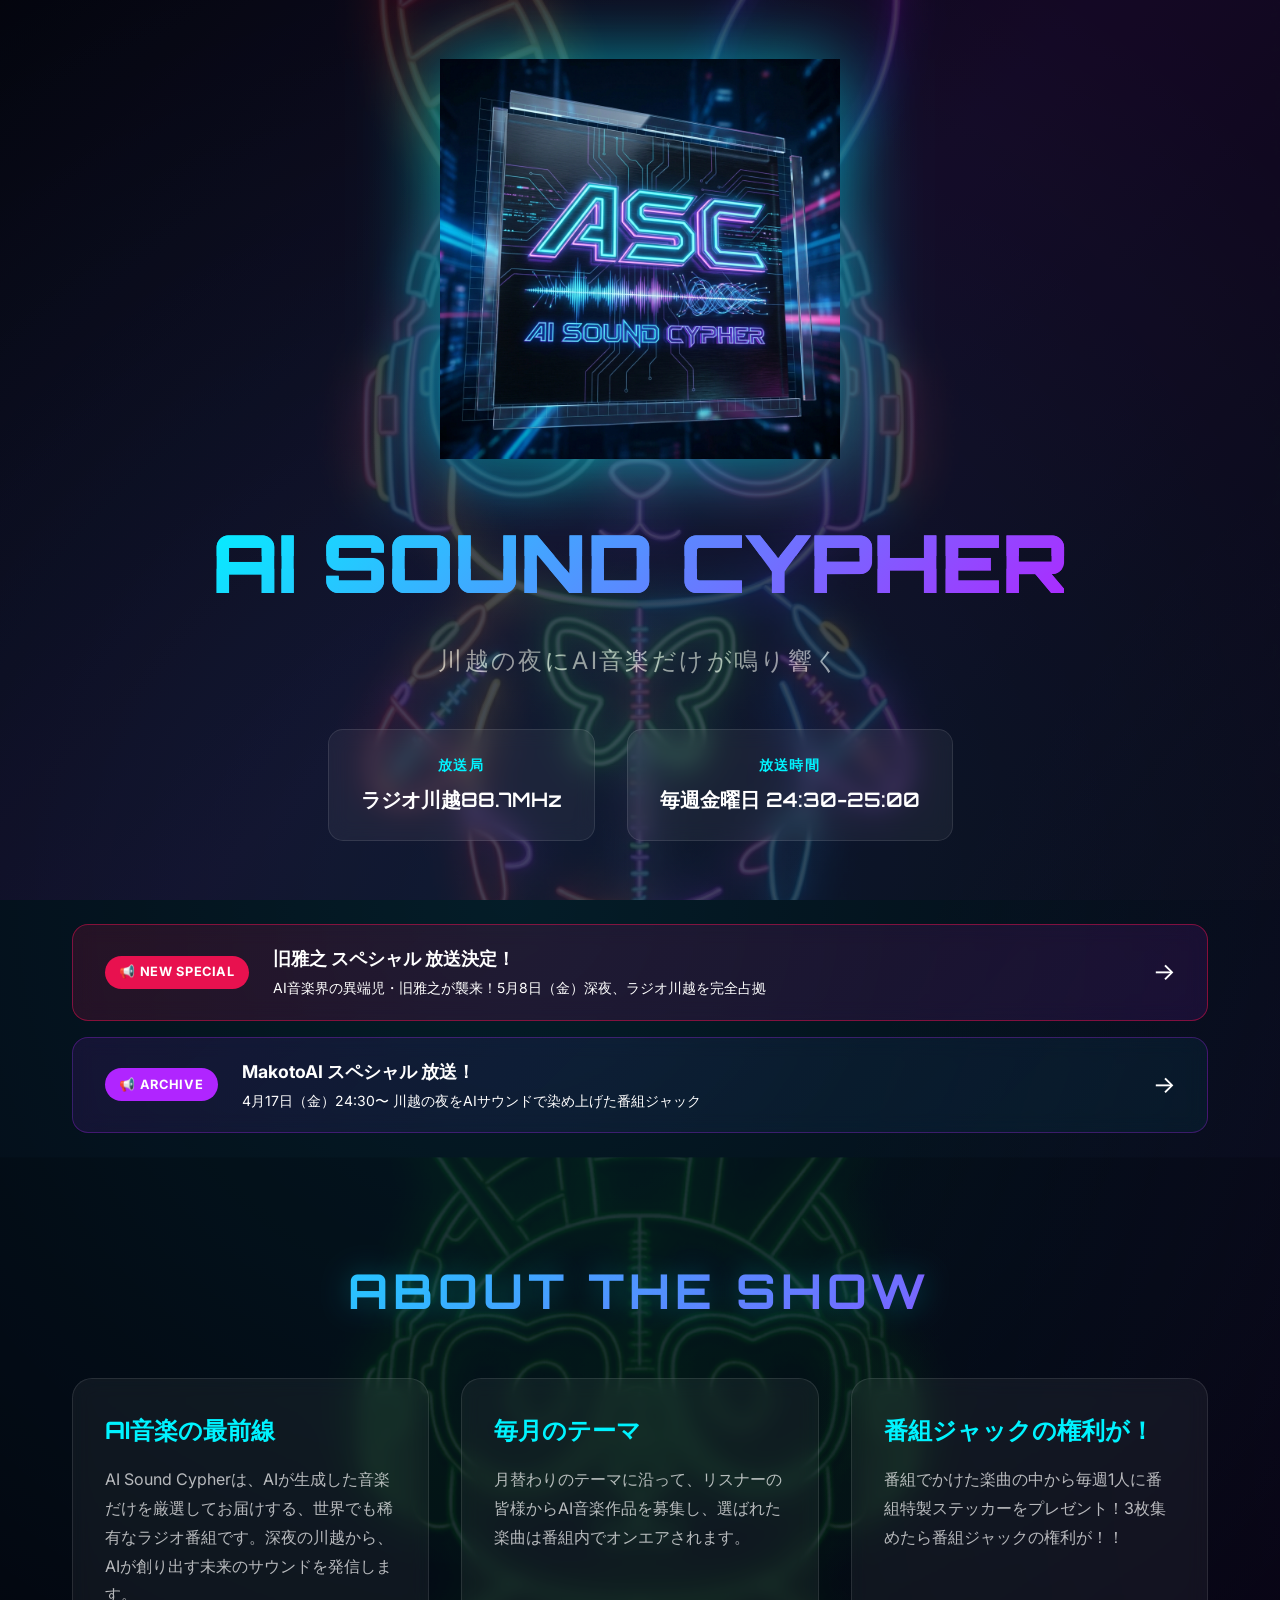
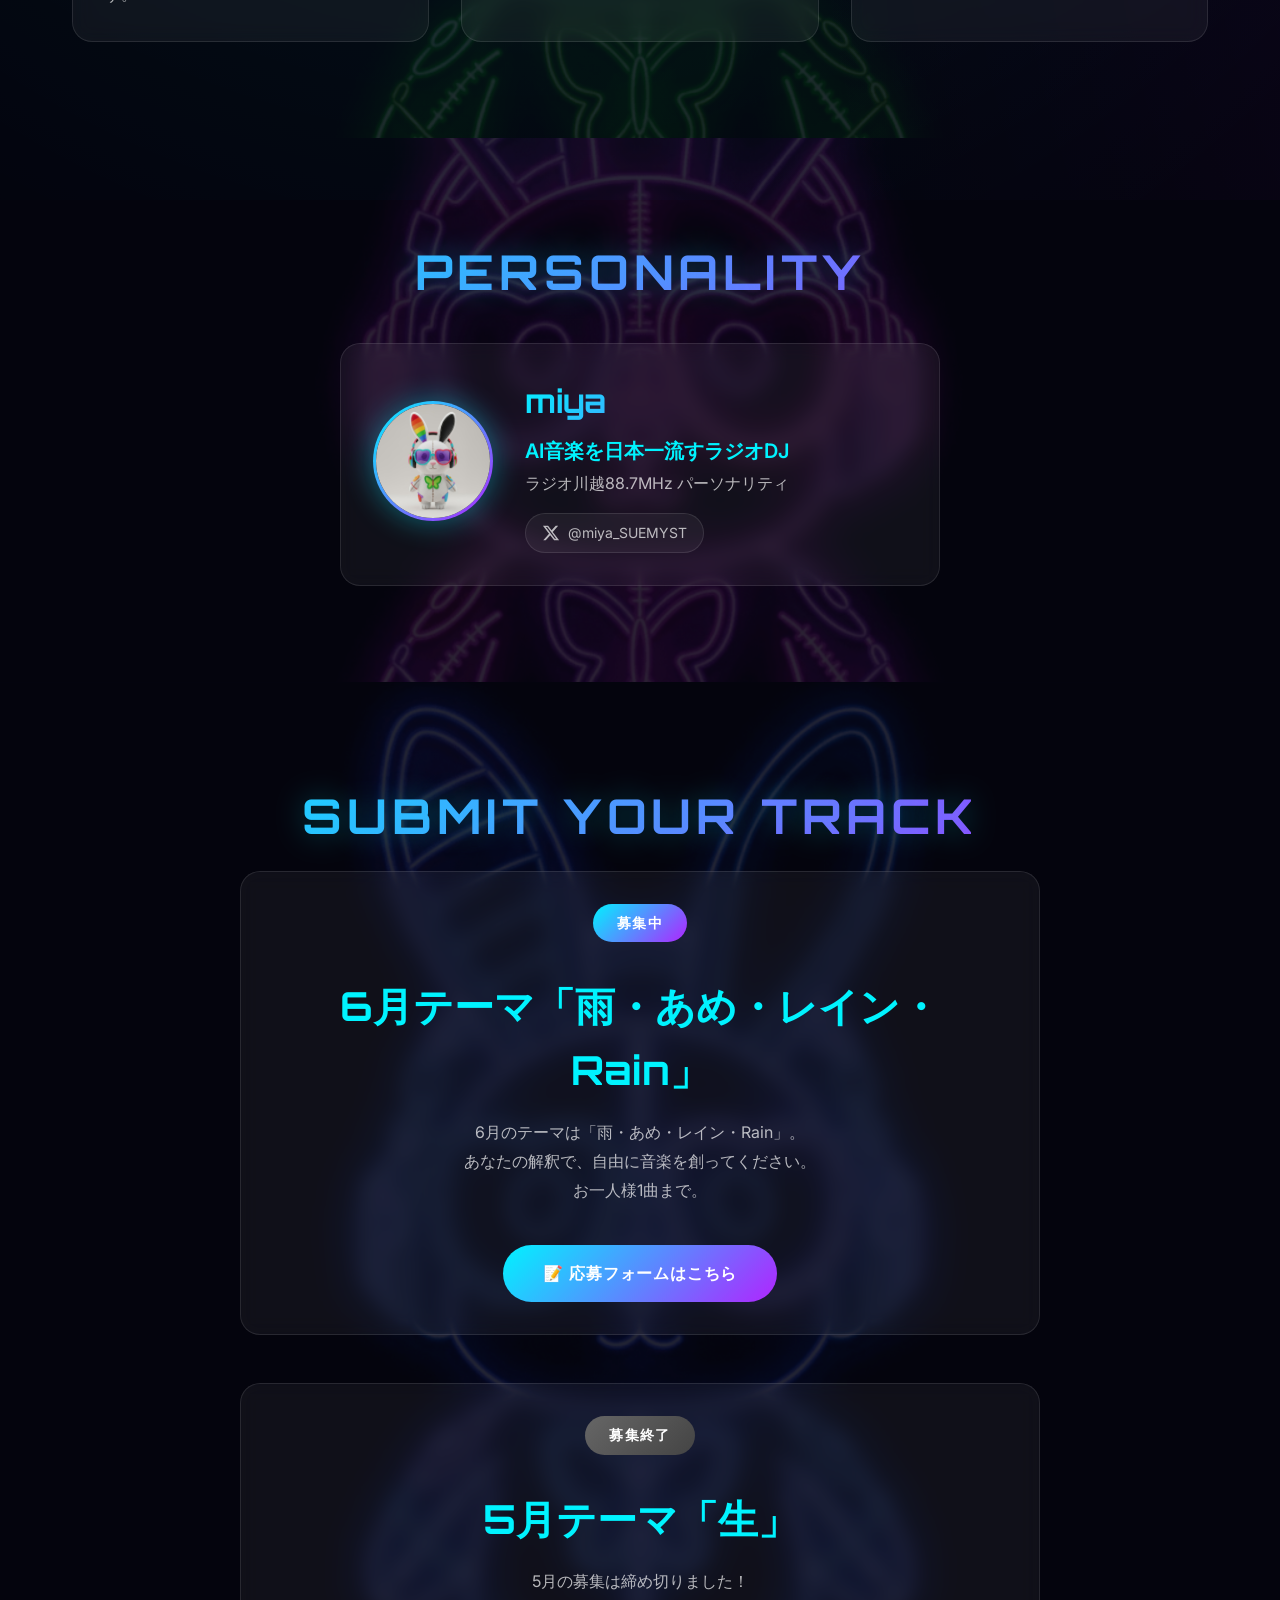
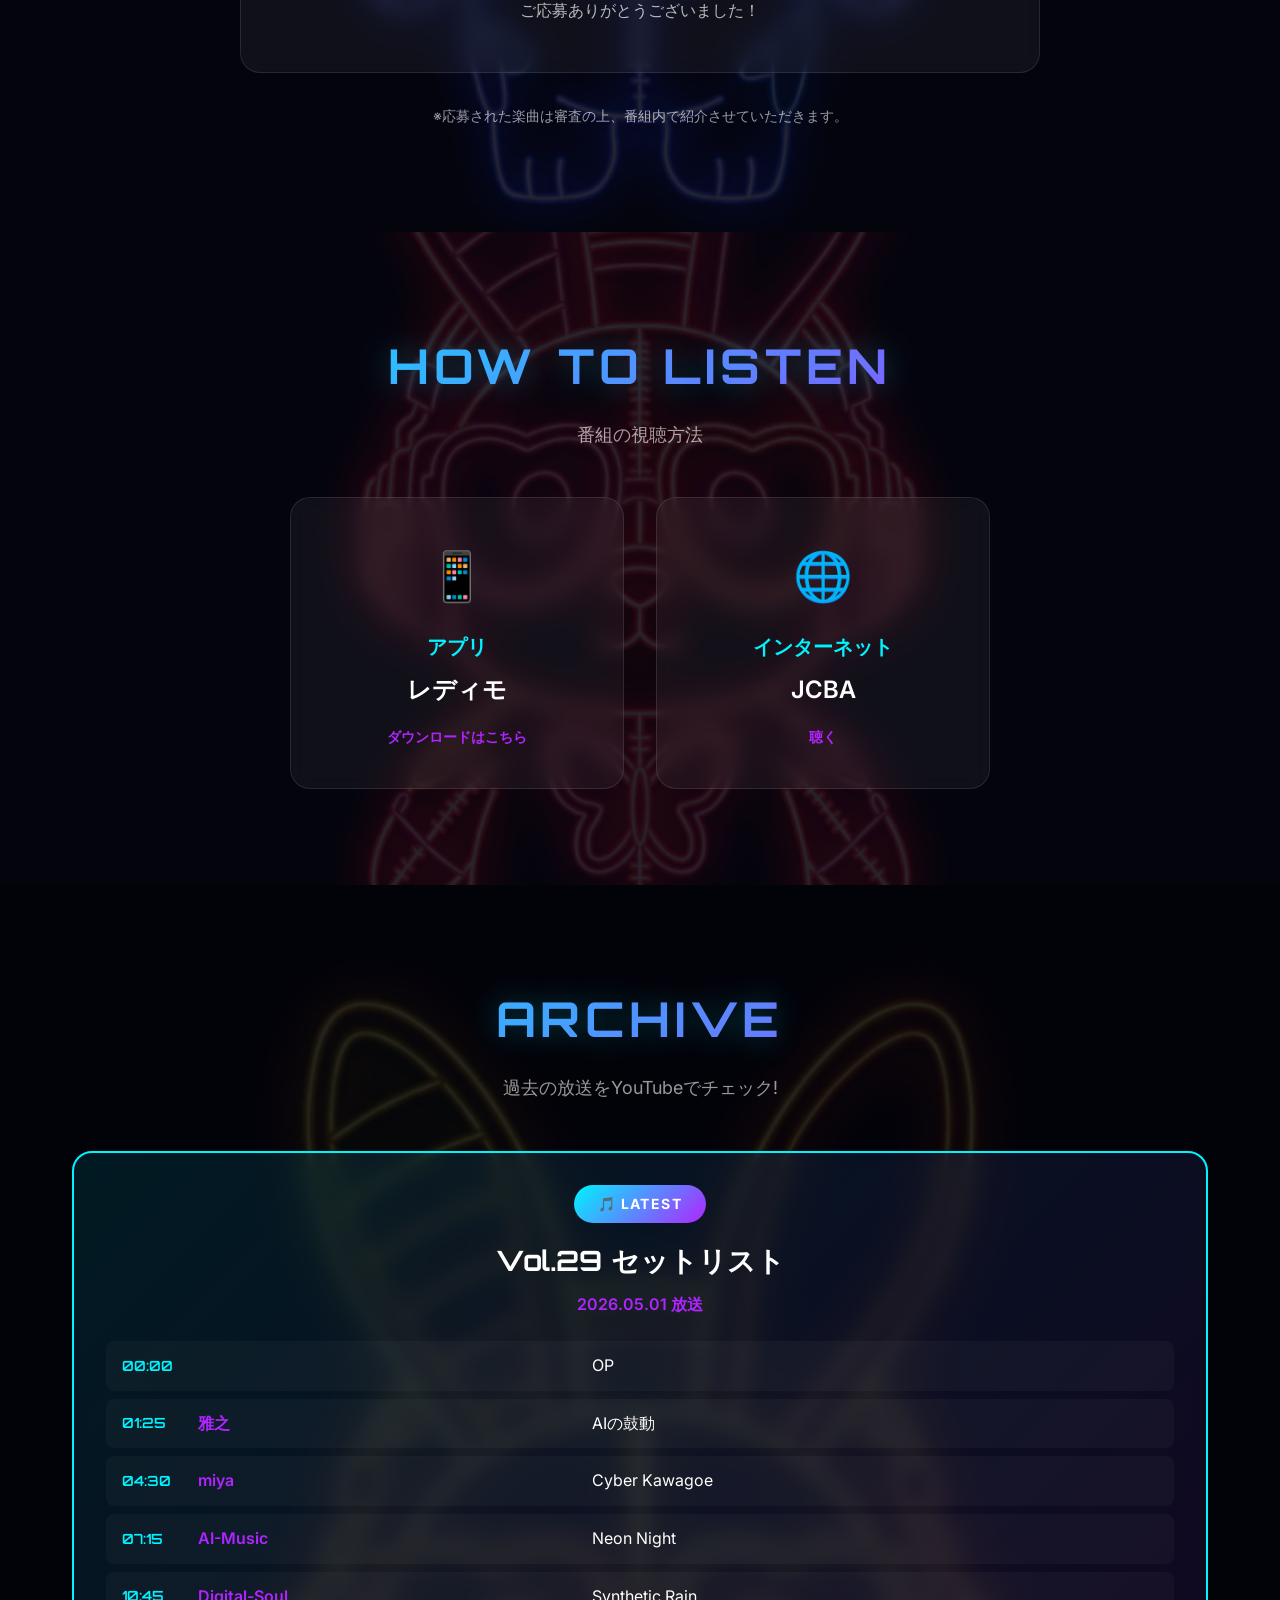
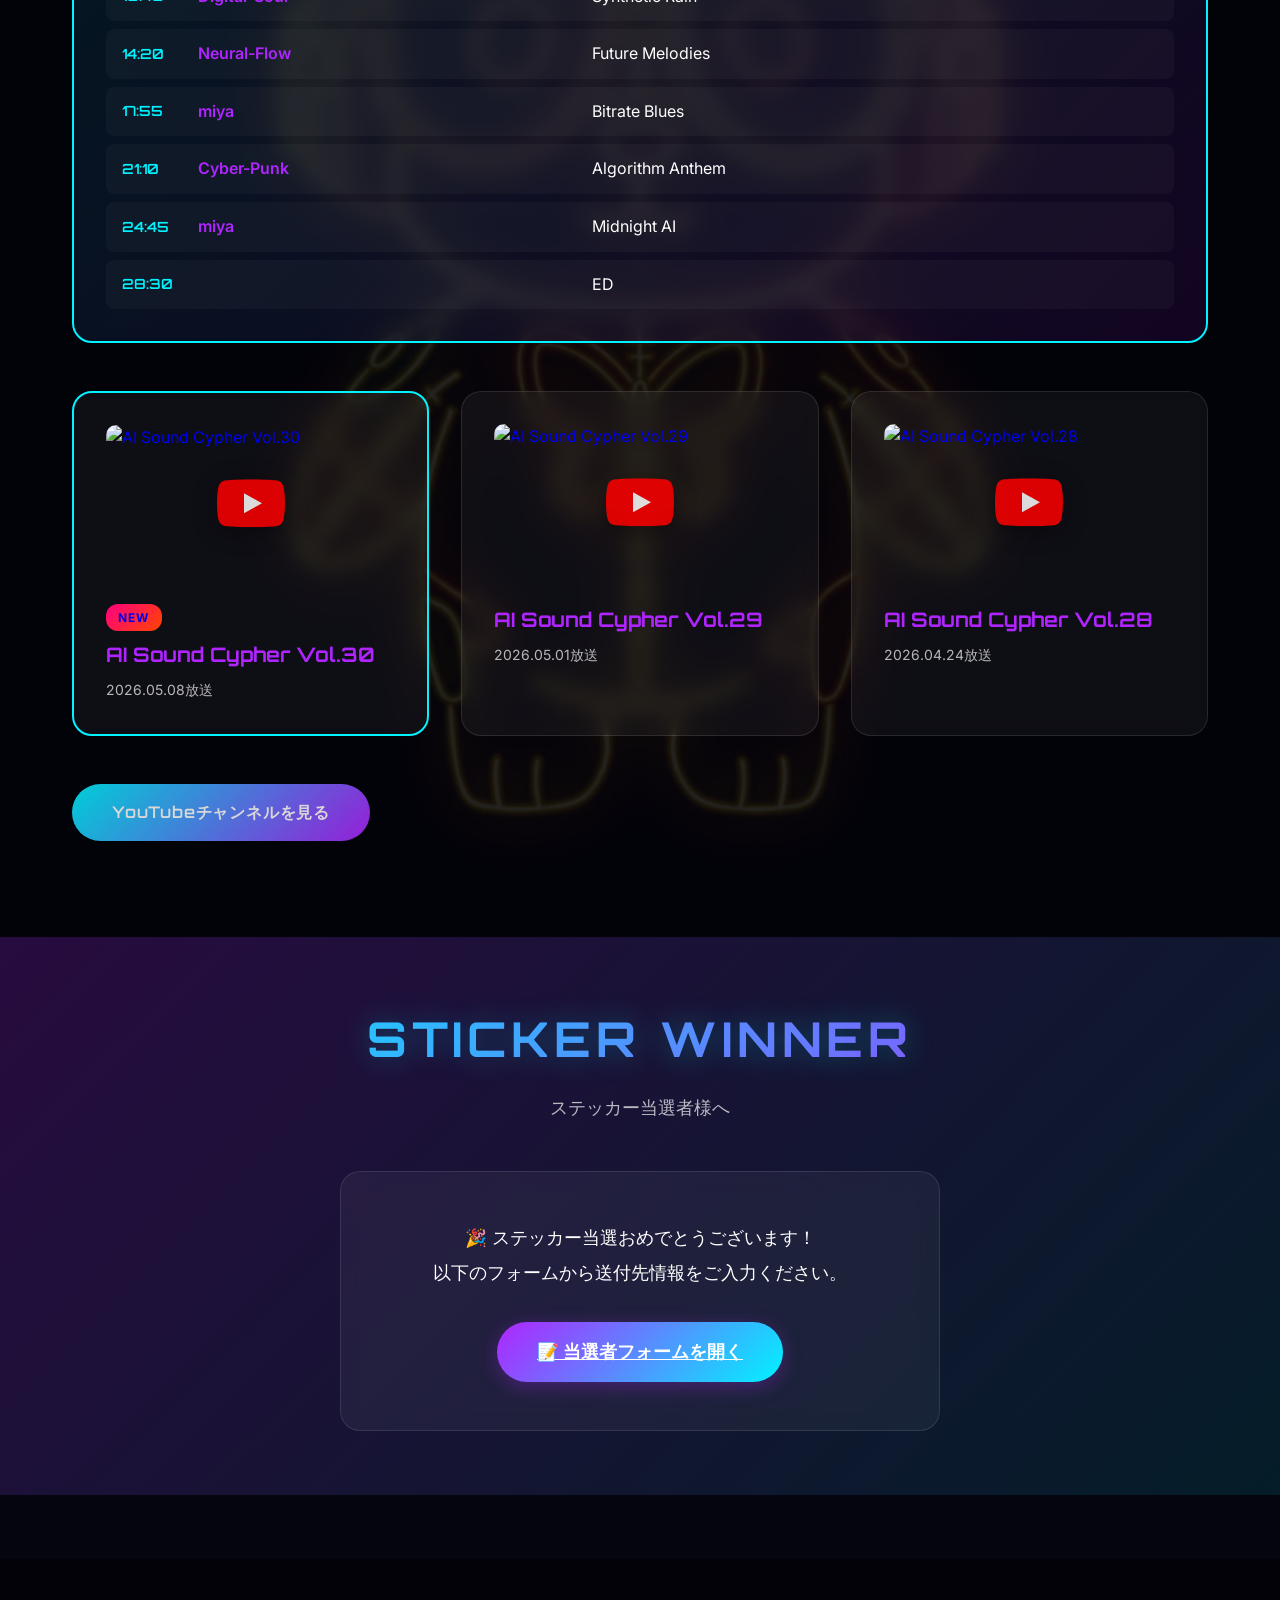
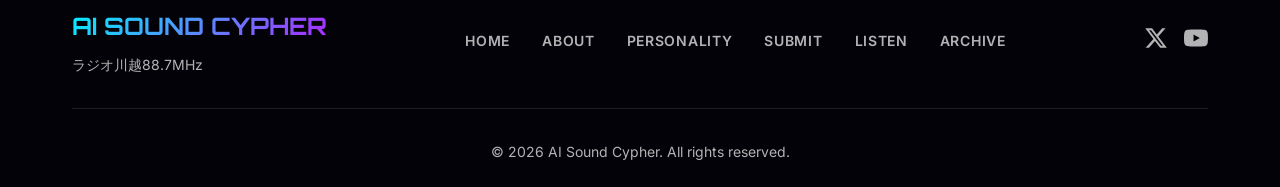
==== index.html @ ff62f912 "Update index.html to Vol.30 (YouTube: tSV4yV5laT0)" ====
<!DOCTYPE html>
<html lang="ja">

<head>
    <meta charset="UTF-8">
    <meta name="viewport" content="width=device-width, initial-scale=1.0">
    <meta name="description" content="AI Sound Cypher - 川越の夜にAI音楽だけが鳴り響く|ラジオ川越88.7MHz 毎週金曜日24:30-25:00">
    <title>AI Sound Cypher | ラジオ川越88.7MHz</title>
    <link rel="icon" type="image/png" href="asc-logo.png">
    <link rel="apple-touch-icon" href="asc-logo.png">
    <link rel="stylesheet" href="style.css">
    <link rel="stylesheet" href="vote.css">
    <link rel="preconnect" href="https://fonts.googleapis.com">
    <link rel="preconnect" href="https://fonts.gstatic.com" crossorigin>
    <link
        href="https://fonts.googleapis.com/css2?family=Orbitron:wght@400;700;900&family=Inter:wght@300;400;600&display=swap"
        rel="stylesheet">
</head>

<body>
    <!-- Animated Background -->
    <div class="bg-animation"></div>

    <!-- Hero Section -->
    <section class="hero" id="home">
        <div class="container">
            <div class="hero-content">
                <img src="asc-logo.png" alt="AI Sound Cypher Logo" class="logo">
                <h1 class="glitch" data-text="AI SOUND CYPHER">AI SOUND CYPHER</h1>
                <p class="tagline">川越の夜にAI音楽だけが鳴り響く</p>
                <div class="broadcast-info">
                    <div class="info-card">
                        <span class="label">放送局</span>
                        <span class="value">ラジオ川越88.7MHz</span>
                    </div>
                    <div class="info-card">
                        <span class="label">放送時間</span>
                        <span class="value">毎週金曜日 24:30-25:00</span>
                    </div>
                </div>
            </div>
        </div>

    </section>

    <!-- Special Announcement Banner -->
    <section class="special-announcement">
        <div class="container">
            <!-- Latest: Kyu Masayuki -->
            <a href="/pr/vol2.html" class="announcement-banner glass latest">
                <div class="announcement-badge">📢 NEW SPECIAL</div>
                <div class="announcement-text">
                    <span class="announcement-title">旧雅之 スペシャル 放送決定！</span>
                    <span class="announcement-sub">AI音楽界の異端児・旧雅之が襲来！5月8日（金）深夜、ラジオ川越を完全占拠</span>
                </div>
                <div class="announcement-arrow">→</div>
            </a>
            
            <!-- Previous: MakotoAI -->
            <a href="/pr/vol1.html" class="announcement-banner glass secondary-announcement">
                <div class="announcement-badge">📢 ARCHIVE</div>
                <div class="announcement-text">
                    <span class="announcement-title">MakotoAI スペシャル 放送！</span>
                    <span class="announcement-sub">4月17日（金）24:30〜 川越の夜をAIサウンドで染め上げた番組ジャック</span>
                </div>
                <div class="announcement-arrow">→</div>
            </a>
        </div>
    </section>

    <!-- About Section -->
    <section class="about" id="about">
        <div class="container">
            <h2 class="section-title">ABOUT THE SHOW</h2>
            <div class="about-content">
                <div class="about-card glass">
                    <h3>AI音楽の最前線</h3>
                    <p>AI Sound Cypherは、AIが生成した音楽だけを厳選してお届けする、世界でも稀有なラジオ番組です。深夜の川越から、AIが創り出す未来のサウンドを発信します。</p>
                </div>
                <div class="about-card glass">
                    <h3>毎月のテーマ</h3>
                    <p>月替わりのテーマに沿って、リスナーの皆様からAI音楽作品を募集し、選ばれた楽曲は番組内でオンエアされます。</p>
                </div>
                <div class="about-card glass">
                    <h3>番組ジャックの権利が！</h3>
                    <p>番組でかけた楽曲の中から毎週1人に番組特製ステッカーをプレゼント！3枚集めたら番組ジャックの権利が！！</p>
                </div>
            </div>
        </div>
    </section>

    <!-- Personality Section -->
    <section class="personality" id="personality">
        <div class="container">
            <h2 class="section-title">PERSONALITY</h2>
            <div class="personality-card glass">
                <div class="personality-avatar">
                    <img src="miya-profile.jpg" alt="miya" class="avatar-image">
                </div>
                <div class="personality-info">
                    <h3 class="personality-name">miya</h3>
                    <p class="personality-title">AI音楽を日本一流すラジオDJ</p>
                    <p class="personality-desc">ラジオ川越88.7MHz パーソナリティ</p>
                    <div class="personality-social">
                        <a href="https://x.com/miya_SUEMYST" target="_blank" class="social-link">
                            <svg width="24" height="24" viewBox="0 0 24 24" fill="currentColor">
                                <path
                                    d="M18.244 2.25h3.308l-7.227 8.26 8.502 11.24H16.17l-5.214-6.817L4.99 21.75H1.68l7.73-8.835L1.254 2.25H8.08l4.713 6.231zm-1.161 17.52h1.833L7.084 4.126H5.117z" />
                            </svg>
                            <span>@miya_SUEMYST</span>
                        </a>
                    </div>
                </div>
            </div>
        </div>
    </section>

    <!-- Submission Section -->
    <section class="submission" id="submit">
        <div class="container">
            <h2 class="section-title">SUBMIT YOUR TRACK</h2>



            <!-- 6月テーマ（募集中） -->
            <div class="theme-announcement glass">
                <span class="theme-label">募集中</span>
                <h3 class="current-theme">6月テーマ「雨・あめ・レイン・Rain」</h3>
                <p class="theme-description">
                    6月のテーマは「雨・あめ・レイン・Rain」。<br>
                    あなたの解釈で、自由に音楽を創ってください。<br>
                    お一人様1曲まで。
                </p>
                <a href="https://forms.gle/AHRucPwvqUr9FjeU6" target="_blank" class="btn-submit-theme">
                    📝 応募フォームはこちら
                </a>
            </div>

            <!-- 5月テーマ（募集終了） -->
            <div class="theme-announcement glass theme-closed">
                <span class="theme-label closed">募集終了</span>
                <h3 class="current-theme">5月テーマ「生」</h3>
                <p class="theme-description">5月の募集は締め切りました！<br>ご応募ありがとうございました！</p>
            </div>

            <div class="submission-note">
                <p>※応募された楽曲は審査の上、番組内で紹介させていただきます。</p>
            </div>
        </div>
    </section>

    <!-- How to Listen Section -->
    <section class="listen" id="listen">
        <div class="container">
            <h2 class="section-title">HOW TO LISTEN</h2>
            <p class="section-subtitle">番組の視聴方法</p>
            <div class="listen-grid">
                <a href="https://musicbird.jp/cfm/radimo/" target="_blank" class="listen-card glass">
                    <div class="listen-icon">📱</div>
                    <h3>アプリ</h3>
                    <p class="listen-name">レディモ</p>
                    <span class="listen-link">ダウンロードはこちら</span>
                </a>
                <a href="https://www.jcbasimul.com/radiokawagoe" target="_blank" class="listen-card glass">
                    <div class="listen-icon">🌐</div>
                    <h3>インターネット</h3>
                    <p class="listen-name">JCBA</p>
                    <span class="listen-link">聴く</span>
                </a>
            </div>
        </div>
    </section>

    <!-- Archive Section -->
    <section class="archive" id="archive">
        <div class="container">
            <h2 class="section-title">ARCHIVE</h2>
            <p class="section-subtitle">過去の放送をYouTubeでチェック!</p>

            <!-- 最新放送セットリスト (Vol.29維持) -->
            <div class="setlist-highlight glass">
                <div class="setlist-header">
                    <span class="setlist-badge">🎵 LATEST</span>
                    <h3>Vol.29 セットリスト</h3>
                    <p class="setlist-date">2026.05.01 放送</p>
                </div>
                <div class="setlist-content">
                    <div class="setlist-item"><span class="time">00:00</span><span class="artist"></span><span class="title">OP</span></div>
                    <div class="setlist-item"><span class="time">01:25</span><span class="artist">雅之</span><span class="title">AIの鼓動</span></div>
                    <div class="setlist-item"><span class="time">04:30</span><span class="artist">miya</span><span class="title">Cyber Kawagoe</span></div>
                    <div class="setlist-item"><span class="time">07:15</span><span class="artist">AI-Music</span><span class="title">Neon Night</span></div>
                    <div class="setlist-item"><span class="time">10:45</span><span class="artist">Digital-Soul</span><span class="title">Synthetic Rain</span></div>
                    <div class="setlist-item"><span class="time">14:20</span><span class="artist">Neural-Flow</span><span class="title">Future Melodies</span></div>
                    <div class="setlist-item"><span class="time">17:55</span><span class="artist">miya</span><span class="title">Bitrate Blues</span></div>
                    <div class="setlist-item"><span class="time">21:10</span><span class="artist">Cyber-Punk</span><span class="title">Algorithm Anthem</span></div>
                    <div class="setlist-item"><span class="time">24:45</span><span class="artist">miya</span><span class="title">Midnight AI</span></div>
                    <div class="setlist-item"><span class="time">28:30</span><span class="artist"></span><span class="title">ED</span></div>
                </div>
            </div>

            <div class="archive-grid">
                <!-- YouTube Video 1 - Vol.30 最新 -->
                <a href="https://youtu.be/tSV4yV5laT0" target="_blank" class="video-card glass featured">
                    <div class="video-wrapper thumbnail-wrapper">
                        <img src="https://img.youtube.com/vi/tSV4yV5laT0/maxresdefault.jpg" alt="AI Sound Cypher Vol.30"
                            class="video-thumbnail">
                        <div class="play-button">
                            <svg viewBox="0 0 68 48" width="68" height="48">
                                <path
                                    d="M66.52,7.74c-0.78-2.93-2.49-5.41-5.42-6.19C55.79,.13,34,0,34,0S12.21,.13,6.9,1.55 C3.97,2.33,2.27,4.81,1.48,7.74C0.06,13.05,0,24,0,24s0.06,10.95,1.48,16.26c0.78,2.93,2.49,5.41,5.42,6.19 C12.21,47.87,34,48,34,48s21.79-0.13,27.1-1.55c2.93-0.78,4.64-3.26,5.42-6.19C67.94,34.95,68,24,68,24S67.94,13.05,66.52,7.74z"
                                    fill="#f00"></path>
                                <path d="M 45,24 27,14 27,34" fill="#fff"></path>
                            </svg>
                        </div>
                    </div>
                    <div class="video-info">
                        <span class="new-badge">NEW</span>
                        <h3>AI Sound Cypher Vol.30</h3>
                        <p>2026.05.08放送</p>
                    </div>
                </a>

                <!-- YouTube Video 2 - Vol.29 -->
                <a href="https://youtu.be/z6FieE5IatY" target="_blank" class="video-card glass">
                    <div class="video-wrapper thumbnail-wrapper">
                        <img src="https://img.youtube.com/vi/z6FieE5IatY/maxresdefault.jpg" alt="AI Sound Cypher Vol.29"
                            class="video-thumbnail">
                        <div class="play-button">
                            <svg viewBox="0 0 68 48" width="68" height="48">
                                <path
                                    d="M66.52,7.74c-0.78-2.93-2.49-5.41-5.42-6.19C55.79,.13,34,0,34,0S12.21,.13,6.9,1.55 C3.97,2.33,2.27,4.81,1.48,7.74C0.06,13.05,0,24,0,24s0.06,10.95,1.48,16.26c0.78,2.93,2.49,5.41,5.42,6.19 C12.21,47.87,34,48,34,48s21.79-0.13,27.1-1.55c2.93-0.78,4.64-3.26,5.42-6.19C67.94,34.95,68,24,68,24S67.94,13.05,66.52,7.74z"
                                    fill="#f00"></path>
                                <path d="M 45,24 27,14 27,34" fill="#fff"></path>
                            </svg>
                        </div>
                    </div>
                    <div class="video-info">
                        <h3>AI Sound Cypher Vol.29</h3>
                        <p>2026.05.01放送</p>
                    </div>
                </a>

                <!-- YouTube Video 3 - Vol.28 -->
                <a href="https://youtu.be/M1-YPLwwwJ4" target="_blank" class="video-card glass">
                    <div class="video-wrapper thumbnail-wrapper">
                        <img src="https://img.youtube.com/vi/M1-YPLwwwJ4/maxresdefault.jpg" alt="AI Sound Cypher Vol.28"
                            class="video-thumbnail">
                        <div class="play-button">
                            <svg viewBox="0 0 68 48" width="68" height="48">
                                <path
                                    d="M66.52,7.74c-0.78-2.93-2.49-5.41-5.42-6.19C55.79,.13,34,0,34,0S12.21,.13,6.9,1.55 C3.97,2.33,2.27,4.81,1.48,7.74C0.06,13.05,0,24,0,24s0.06,10.95,1.48,16.26c0.78,2.93,2.49,5.41,5.42,6.19 C12.21,47.87,34,48,34,48s21.79-0.13,27.1-1.55c2.93-0.78,4.64-3.26,5.42-6.19C67.94,34.95,68,24,68,24S67.94,13.05,66.52,7.74z"
                                    fill="#f00"></path>
                                <path d="M 45,24 27,14 27,34" fill="#fff"></path>
                            </svg>
                        </div>
                    </div>
                    <div class="video-info">
                        <h3>AI Sound Cypher Vol.28</h3>
                        <p>2026.04.24放送</p>
                    </div>
                </a>
            </div>
            <a href="https://www.youtube.com/playlist?list=PLr6rVhgakBEN0j_TOFw_qQPwcyco1kFF_" target="_blank"
                class="btn-primary">
                YouTubeチャンネルを見る
            </a>
        </div>
    </section>

    <!-- Sticker Winner Section -->
    <section class="sticker-winner" id="sticker">
        <div class="container">
            <h2 class="section-title">STICKER WINNER</h2>
            <p class="section-subtitle">ステッカー当選者様へ</p>
            <div class="sticker-content glass">
                <p class="sticker-description">
                    🎉 ステッカー当選おめでとうございます！<br>
                    以下のフォームから送付先情報をご入力ください。
                </p>
                <a href="https://forms.gle/a3FjCd6CEHZaXnNq6" target="_blank" class="btn-sticker">
                    📝 当選者フォームを開く
                </a>
            </div>
        </div>
    </section>

    <!-- Footer -->
    <footer class="footer">
        <div class="container">
            <div class="footer-content">
                <div class="footer-logo">
                    <h3>AI SOUND CYPHER</h3>
                    <p>ラジオ川越88.7MHz</p>
                </div>
                <div class="footer-links">
                    <a href="#home">HOME</a>
                    <a href="#about">ABOUT</a>
                    <a href="#personality">PERSONALITY</a>
                    <a href="#submit">SUBMIT</a>
                    <a href="#listen">LISTEN</a>
                    <a href="#archive">ARCHIVE</a>
                </div>
                <div class="footer-social">
                    <a href="https://x.com/radiokawagoe" target="_blank" aria-label="X (Radio Kawagoe)">
                        <svg width="24" height="24" viewBox="0 0 24 24" fill="currentColor">
                            <path
                                d="M18.244 2.25h3.308l-7.227 8.26 8.502 11.24H16.17l-5.214-6.817L4.99 21.75H1.68l7.73-8.835L1.254 2.25H8.08l4.713 6.231zm-1.161 17.52h1.833L7.084 4.126H5.117z" />
                        </svg>
                    </a>
                    <a href="https://www.youtube.com/channel/UCAyp331z0mP0K4hoxOOrUeQ" target="_blank"
                        aria-label="YouTube (Radio Kawagoe)">
                        <svg width="24" height="24" viewBox="0 0 24 24" fill="currentColor">
                            <path
                                d="M23.498 6.186a3.016 3.016 0 0 0-2.122-2.136C19.505 3.545 12 3.545 12 3.545s-7.505 0-9.377.505A3.017 3.017 0 0 0 .502 6.186C0 8.07 0 12 0 12s0 3.93.502 5.814a3.016 3.016 0 0 0 2.122 2.136c1.871.505 9.376.505 9.376.505s7.505 0 9.377-.505a3.015 3.015 0 0 0 2.122-2.136C24 15.93 24 12 24 12s0-3.93-.502-5.814zM9.545 15.568V8.432L15.818 12l-6.273 3.568z" />
                        </svg>
                    </a>
                </div>
            </div>
            <div class="footer-bottom">
                <p>&copy; 2026 AI Sound Cypher. All rights reserved.</p>
            </div>
        </div>
    </footer>

    <script src="script.js"></script>
</body>

</html>
---- style.css ----
* {
    margin: 0;
    padding: 0;
    box-sizing: border-box;
}

:root {
    --bg-dark: #0a0a1a;
    --bg-darker: #050510;
    --accent-cyan: #00f3ff;
    --accent-purple: #b025ff;
    --accent-pink: #ff00ff;
    --text-primary: #ffffff;
    --text-secondary: rgba(255, 255, 255, 0.7);
    --glass-bg: rgba(255, 255, 255, 0.05);
    --glass-border: rgba(255, 255, 255, 0.1);
}

html {
    scroll-behavior: smooth;
}

body {
    font-family: 'Inter', sans-serif;
    background-color: var(--bg-darker);
    color: var(--text-primary);
    line-height: 1.6;
    overflow-x: hidden;
}

/* Animated Background */
.bg-animation {
    position: fixed;
    top: 0;
    left: 0;
    width: 100%;
    height: 100%;
    z-index: -1;
    background: linear-gradient(135deg, var(--bg-darker) 0%, #1a0a2e 50%, var(--bg-dark) 100%);
    animation: gradientShift 15s ease infinite;
}

.bg-animation::before {
    content: '';
    position: absolute;
    width: 200%;
    height: 200%;
    background-image:
        radial-gradient(circle at 20% 50%, rgba(0, 243, 255, 0.1) 0%, transparent 50%),
        radial-gradient(circle at 80% 80%, rgba(176, 37, 255, 0.1) 0%, transparent 50%);
    animation: float 20s ease-in-out infinite;
}

@keyframes gradientShift {

    0%,
    100% {
        filter: hue-rotate(0deg);
    }

    50% {
        filter: hue-rotate(20deg);
    }
}

@keyframes float {

    0%,
    100% {
        transform: translate(0, 0);
    }

    50% {
        transform: translate(-50px, -50px);
    }
}

/* Container */
.container {
    max-width: 1200px;
    margin: 0 auto;
    padding: 0 2rem;
}

/* Hero Section */
.hero {
    min-height: 100vh;
    display: flex;
    flex-direction: column;
    justify-content: center;
    align-items: center;
    text-align: center;
    position: relative;
    padding: 2rem 0;
    overflow: hidden;
}

.hero::before {
    content: '';
    position: absolute;
    left: 50%;
    top: 50%;
    transform: translate(-50%, -50%);
    width: 100%;
    height: 100%;
    background: url('neon-rainbow.jpg') center center / cover no-repeat;
    opacity: 0.2;
    pointer-events: none;
}

.hero-content {
    animation: fadeInUp 1s ease-out;
}

.logo {
    width: 400px;
    max-width: 90%;
    height: auto;
    margin-bottom: 2rem;
    filter: drop-shadow(0 0 40px rgba(0, 243, 255, 0.6));
    animation: logoPulse 4s ease-in-out infinite;
}

@keyframes logoPulse {

    0%,
    100% {
        transform: scale(1);
        filter: drop-shadow(0 0 40px rgba(0, 243, 255, 0.6));
    }

    50% {
        transform: scale(1.02);
        filter: drop-shadow(0 0 60px rgba(176, 37, 255, 0.8));
    }
}

@keyframes pulse {

    0%,
    100% {
        transform: scale(1);
        filter: drop-shadow(0 0 30px rgba(0, 243, 255, 0.5));
    }

    50% {
        transform: scale(1.05);
        filter: drop-shadow(0 0 50px rgba(176, 37, 255, 0.7));
    }
}

.hero h1 {
    font-family: 'Orbitron', sans-serif;
    font-size: clamp(2.5rem, 8vw, 5rem);
    font-weight: 900;
    margin-bottom: 1rem;
    background: linear-gradient(135deg, var(--accent-cyan), var(--accent-purple));
    -webkit-background-clip: text;
    -webkit-text-fill-color: transparent;
    background-clip: text;
    position: relative;
}

.glitch {
    position: relative;
}

.glitch::before,
.glitch::after {
    content: attr(data-text);
    position: absolute;
    top: 0;
    left: 0;
    width: 100%;
    height: 100%;
    background: linear-gradient(135deg, var(--accent-cyan), var(--accent-purple));
    -webkit-background-clip: text;
    -webkit-text-fill-color: transparent;
    background-clip: text;
}

.glitch::before {
    animation: glitch 3s infinite;
    clip-path: polygon(0 0, 100% 0, 100% 45%, 0 45%);
}

.glitch::after {
    animation: glitch 2s infinite reverse;
    clip-path: polygon(0 55%, 100% 55%, 100% 100%, 0 100%);
}

@keyframes glitch {

    0%,
    100% {
        transform: translate(0);
    }

    20% {
        transform: translate(-2px, 2px);
    }

    40% {
        transform: translate(-2px, -2px);
    }

    60% {
        transform: translate(2px, 2px);
    }

    80% {
        transform: translate(2px, -2px);
    }
}

.tagline {
    font-size: clamp(1rem, 3vw, 1.5rem);
    color: var(--text-secondary);
    margin-bottom: 3rem;
    letter-spacing: 0.1em;
}

.broadcast-info {
    display: flex;
    gap: 2rem;
    justify-content: center;
    flex-wrap: wrap;
}

.info-card {
    background: var(--glass-bg);
    backdrop-filter: blur(10px);
    border: 1px solid var(--glass-border);
    border-radius: 15px;
    padding: 1.5rem 2rem;
    display: flex;
    flex-direction: column;
    gap: 0.5rem;
    transition: all 0.3s ease;
}

.info-card:hover {
    transform: translateY(-5px);
    border-color: var(--accent-cyan);
    box-shadow: 0 10px 30px rgba(0, 243, 255, 0.2);
}

.info-card .label {
    font-size: 0.875rem;
    color: var(--accent-cyan);
    text-transform: uppercase;
    letter-spacing: 0.1em;
    font-weight: 600;
}

.info-card .value {
    font-size: 1.25rem;
    font-weight: 600;
    font-family: 'Orbitron', sans-serif;
}

.scroll-indicator {
    position: absolute;
    bottom: 2rem;
    left: 50%;
    transform: translateX(-50%);
    display: flex;
    flex-direction: column;
    align-items: center;
    gap: 0.5rem;
    color: var(--text-secondary);
    font-size: 0.75rem;
    letter-spacing: 0.2em;
    animation: bounce 2s infinite;
}

.arrow {
    width: 2px;
    height: 30px;
    background: linear-gradient(180deg, var(--accent-cyan), transparent);
}

@keyframes bounce {

    0%,
    100% {
        transform: translateX(-50%) translateY(0);
    }

    50% {
        transform: translateX(-50%) translateY(10px);
    }
}

@keyframes fadeInUp {
    from {
        opacity: 0;
        transform: translateY(30px);
    }

    to {
        opacity: 1;
        transform: translateY(0);
    }
}

.section-title {
    font-family: 'Orbitron', sans-serif;
    font-size: clamp(2rem, 5vw, 3rem);
    text-align: center;
    margin-bottom: 1rem;
    background: linear-gradient(135deg, var(--accent-cyan), var(--accent-purple), var(--accent-cyan));
    background-size: 200% 200%;
    -webkit-background-clip: text;
    -webkit-text-fill-color: transparent;
    background-clip: text;
    letter-spacing: 0.1em;
    text-transform: uppercase;
    position: relative;
    animation: titleGradient 4s ease infinite;
    text-shadow: 0 0 30px rgba(0, 243, 255, 0.3);
}

@keyframes titleGradient {

    0%,
    100% {
        background-position: 0% 50%;
    }

    50% {
        background-position: 100% 50%;
    }
}

.section-title::before {
    content: '';
    position: absolute;
    top: 50%;
    left: 50%;
    transform: translate(-50%, -50%);
    width: 120%;
    height: 2px;
    background: linear-gradient(90deg, transparent, var(--accent-cyan), transparent);
    opacity: 0;
    animation: titleScan 3s ease-in-out infinite;
}

@keyframes titleScan {

    0%,
    100% {
        opacity: 0;
        top: 0%;
    }

    50% {
        opacity: 0.7;
        top: 100%;
    }
}

/* Scroll Animation for Sections */
section {
    padding: 6rem 0;
}

.section-subtitle {
    text-align: center;
    color: var(--text-secondary);
    margin-bottom: 3rem;
    font-size: 1.125rem;
}

/* Glass Effect */
.glass {
    background: var(--glass-bg);
    backdrop-filter: blur(10px);
    border: 1px solid var(--glass-border);
    border-radius: 20px;
    padding: 2rem;
    transition: all 0.3s ease;
}

.glass:hover {
    border-color: rgba(0, 243, 255, 0.3);
    box-shadow: 0 8px 32px rgba(0, 243, 255, 0.1);
    transform: translateY(-5px);
}

/* How to Listen Section */
.listen {
    position: relative;
    overflow: hidden;
}

.listen::before {
    content: '';
    position: absolute;
    left: 50%;
    top: 50%;
    transform: translate(-50%, -50%);
    width: 100%;
    height: 100%;
    background: url('neon-bunny.jpg') center center / cover no-repeat;
    opacity: 0.15;
    pointer-events: none;
    filter: hue-rotate(60deg);
    /* イエロー/ゴールド */
}

.listen-grid {
    display: grid;
    grid-template-columns: repeat(auto-fit, minmax(280px, 1fr));
    gap: 2rem;
    max-width: 700px;
    margin: 0 auto;
}

.listen-card {
    display: flex;
    flex-direction: column;
    align-items: center;
    text-align: center;
    text-decoration: none;
    padding: 2.5rem 2rem;
}

.listen-icon {
    font-size: 3rem;
    margin-bottom: 1rem;
}

.listen-card h3 {
    font-family: 'Orbitron', sans-serif;
    font-size: 1.25rem;
    color: var(--accent-cyan);
    margin-bottom: 0.5rem;
}

.listen-name {
    font-size: 1.5rem;
    font-weight: 600;
    color: var(--text-primary);
    margin-bottom: 1rem;
}

.listen-link {
    color: var(--accent-purple);
    font-size: 0.875rem;
    font-weight: 600;
    transition: color 0.3s ease;
}

.listen-card:hover .listen-link {
    color: var(--accent-cyan);
}

/* Section Backgrounds with Neon Bunny */
.about {
    position: relative;
    overflow: hidden;
}

.about::before {
    content: '';
    position: absolute;
    left: 50%;
    top: 50%;
    transform: translate(-50%, -50%);
    width: 100%;
    height: 100%;
    background: url('neon-bunny.jpg') center center / cover no-repeat;
    opacity: 0.15;
    pointer-events: none;
    filter: hue-rotate(180deg);
    /* シアン */
}

.personality::before {
    content: '';
    position: absolute;
    left: 50%;
    top: 50%;
    transform: translate(-50%, -50%);
    width: 100%;
    height: 100%;
    background: url('neon-bunny.jpg') center center / cover no-repeat;
    opacity: 0.15;
    pointer-events: none;
    filter: hue-rotate(0deg);
    /* パープル（元の色） */
}

.submission {
    position: relative;
    overflow: hidden;
}

.submission::before {
    content: '';
    position: absolute;
    left: 50%;
    top: 50%;
    transform: translate(-50%, -50%);
    width: 100%;
    height: 100%;
    background: url('neon-bunny.jpg') center center / cover no-repeat;
    opacity: 0.15;
    pointer-events: none;
    filter: hue-rotate(-60deg);
    /* オレンジ/ピンク */
}

.archive {
    position: relative;
    overflow: hidden;
}

.archive::before {
    content: '';
    position: absolute;
    left: 50%;
    top: 50%;
    transform: translate(-50%, -50%);
    width: 100%;
    height: 100%;
    background: url('neon-bunny.jpg') center center / cover no-repeat;
    opacity: 0.15;
    pointer-events: none;
    filter: hue-rotate(120deg);
    /* グリーン */
}

/* About Section */
.about-content {
    display: grid;
    grid-template-columns: repeat(auto-fit, minmax(300px, 1fr));
    gap: 2rem;
    margin-top: 3rem;
}

.about-card h3 {
    font-family: 'Orbitron', sans-serif;
    font-size: 1.5rem;
    margin-bottom: 1rem;
    color: var(--accent-cyan);
}

.about-card p {
    color: var(--text-secondary);
    line-height: 1.8;
}

/* Submission Note */
.submission-note .requirement {
    color: var(--accent-yellow);
    font-weight: 600;
    font-size: 1.1rem;
    margin-bottom: 0.5rem;
    padding: 0.75rem;
    background: rgba(255, 204, 0, 0.1);
    border: 1px solid rgba(255, 204, 0, 0.3);
    border-radius: 8px;
}

/* Personality Section */
.personality {
    position: relative;
    overflow: hidden;
}

.personality .section-title {
    margin-bottom: 2rem;
}

.personality-card {
    display: flex;
    align-items: center;
    gap: 2rem;
    max-width: 600px;
    margin: 0 auto;
}

.personality-avatar {
    flex-shrink: 0;
}

.avatar-image {
    width: 120px;
    height: 120px;
    border-radius: 50%;
    object-fit: cover;
    border: 3px solid transparent;
    background: linear-gradient(var(--bg-dark), var(--bg-dark)) padding-box,
        linear-gradient(135deg, var(--accent-cyan), var(--accent-purple)) border-box;
    box-shadow: 0 0 30px rgba(0, 243, 255, 0.4);
    animation: avatarPulse 3s ease-in-out infinite;
}

.avatar-placeholder {
    width: 120px;
    height: 120px;
    border-radius: 50%;
    background: linear-gradient(135deg, var(--accent-cyan), var(--accent-purple));
    display: flex;
    align-items: center;
    justify-content: center;
    font-family: 'Orbitron', sans-serif;
    font-size: 1.5rem;
    font-weight: 700;
    color: var(--text-primary);
    box-shadow: 0 0 30px rgba(0, 243, 255, 0.4);
    animation: avatarPulse 3s ease-in-out infinite;
}

@keyframes avatarPulse {

    0%,
    100% {
        box-shadow: 0 0 30px rgba(0, 243, 255, 0.4);
    }

    50% {
        box-shadow: 0 0 50px rgba(176, 37, 255, 0.6);
    }
}

.personality-info {
    flex: 1;
}

.personality-name {
    font-family: 'Orbitron', sans-serif;
    font-size: 2rem;
    margin-bottom: 0.5rem;
    background: linear-gradient(135deg, var(--accent-cyan), var(--accent-purple));
    -webkit-background-clip: text;
    -webkit-text-fill-color: transparent;
    background-clip: text;
}

.personality-title {
    font-size: 1.25rem;
    color: var(--accent-cyan);
    margin-bottom: 0.25rem;
    font-weight: 600;
}

.personality-desc {
    color: var(--text-secondary);
    margin-bottom: 1rem;
}

.personality-social {
    display: flex;
    gap: 1rem;
}

.social-link {
    display: inline-flex;
    align-items: center;
    gap: 0.5rem;
    padding: 0.5rem 1rem;
    background: rgba(255, 255, 255, 0.05);
    border: 1px solid var(--glass-border);
    border-radius: 25px;
    color: var(--text-secondary);
    text-decoration: none;
    font-size: 0.875rem;
    transition: all 0.3s ease;
}

.social-link:hover {
    border-color: var(--accent-cyan);
    color: var(--accent-cyan);
    background: rgba(0, 243, 255, 0.1);
}

.social-link svg {
    width: 18px;
    height: 18px;
}

/* Archive Section */
.archive {
    background: rgba(0, 0, 0, 0.3);
}

.archive-grid {
    display: grid;
    grid-template-columns: repeat(auto-fit, minmax(350px, 1fr));
    gap: 2rem;
    margin-bottom: 3rem;
}

/* Setlist Highlight Styles */
.setlist-highlight {
    margin-bottom: 3rem;
    padding: 2rem;
    background: linear-gradient(135deg, rgba(0, 243, 255, 0.1), rgba(176, 37, 255, 0.1));
    border: 2px solid var(--accent-cyan);
    animation: setlistGlow 3s ease-in-out infinite;
}

@keyframes setlistGlow {

    0%,
    100% {
        box-shadow: 0 0 20px rgba(0, 243, 255, 0.3);
    }

    50% {
        box-shadow: 0 0 40px rgba(176, 37, 255, 0.5);
    }
}

.setlist-header {
    text-align: center;
    margin-bottom: 1.5rem;
}

.setlist-badge {
    display: inline-block;
    padding: 0.5rem 1.5rem;
    background: linear-gradient(135deg, var(--accent-cyan), var(--accent-purple));
    border-radius: 20px;
    font-size: 0.875rem;
    font-weight: 700;
    letter-spacing: 0.1em;
    margin-bottom: 1rem;
    animation: badgePulse 2s ease-in-out infinite;
}

@keyframes badgePulse {

    0%,
    100% {
        transform: scale(1);
    }

    50% {
        transform: scale(1.05);
    }
}

.setlist-header h3 {
    font-family: 'Orbitron', sans-serif;
    font-size: 1.75rem;
    color: var(--text-primary);
    margin-bottom: 0.5rem;
}

.setlist-date {
    color: var(--accent-purple);
    font-weight: 600;
}

.setlist-content {
    display: flex;
    flex-direction: column;
    gap: 0.5rem;
}

.setlist-item {
    display: grid;
    grid-template-columns: 60px 1fr 1.5fr;
    gap: 1rem;
    padding: 0.75rem 1rem;
    background: rgba(255, 255, 255, 0.03);
    border-radius: 8px;
    transition: all 0.3s ease;
    align-items: center;
}

.setlist-item:hover {
    background: rgba(0, 243, 255, 0.1);
    transform: translateX(5px);
}

.setlist-item .time {
    font-family: 'Orbitron', sans-serif;
    color: var(--accent-cyan);
    font-size: 0.875rem;
    font-weight: 600;
}

.setlist-item .artist {
    color: var(--accent-purple);
    font-weight: 600;
}

.setlist-item .title {
    color: var(--text-primary);
}

.setlist-item.winner {
    background: linear-gradient(90deg, rgba(255, 215, 0, 0.15), rgba(255, 255, 255, 0.03));
    border-left: 3px solid gold;
}

.setlist-item.winner:hover {
    background: linear-gradient(90deg, rgba(255, 215, 0, 0.25), rgba(0, 243, 255, 0.1));
}

.setlist-note {
    text-align: center;
    color: gold;
    font-size: 0.875rem;
    margin-top: 1rem;
    font-weight: 600;
}

/* NEW Badge for Videos */
.new-badge {
    display: inline-block;
    padding: 0.25rem 0.75rem;
    background: linear-gradient(135deg, #ff0080, #ff4500);
    border-radius: 12px;
    font-size: 0.75rem;
    font-weight: 700;
    letter-spacing: 0.1em;
    margin-bottom: 0.5rem;
    animation: newBadgePulse 1.5s ease-in-out infinite;
}

@keyframes newBadgePulse {

    0%,
    100% {
        transform: scale(1);
        box-shadow: 0 0 10px rgba(255, 0, 128, 0.5);
    }

    50% {
        transform: scale(1.05);
        box-shadow: 0 0 20px rgba(255, 69, 0, 0.7);
    }
}

.video-card.featured {
    border: 2px solid var(--accent-cyan);
    animation: featuredGlow 3s ease-in-out infinite;
}

@keyframes featuredGlow {

    0%,
    100% {
        box-shadow: 0 0 15px rgba(0, 243, 255, 0.3);
    }

    50% {
        box-shadow: 0 0 30px rgba(176, 37, 255, 0.5);
    }
}

@media (max-width: 768px) {
    .setlist-item {
        grid-template-columns: 50px 1fr;
        gap: 0.5rem;
    }

    .setlist-item .title {
        grid-column: 1 / -1;
        margin-top: 0.25rem;
    }
}


.video-card {
    overflow: hidden;
    text-decoration: none;
    display: block;
}

.video-wrapper {
    position: relative;
    padding-bottom: 56.25%;
    height: 0;
    overflow: hidden;
    border-radius: 10px;
    margin-bottom: 1rem;
}

.video-wrapper iframe {
    position: absolute;
    top: 0;
    left: 0;
    width: 100%;
    height: 100%;
}

/* Thumbnail Styles */
.thumbnail-wrapper {
    cursor: pointer;
}

.video-thumbnail {
    position: absolute;
    top: 0;
    left: 0;
    width: 100%;
    height: 100%;
    object-fit: cover;
    transition: transform 0.3s ease, filter 0.3s ease;
}

.video-card:hover .video-thumbnail {
    transform: scale(1.05);
    filter: brightness(0.7);
}

.play-button {
    position: absolute;
    top: 50%;
    left: 50%;
    transform: translate(-50%, -50%);
    opacity: 0.85;
    transition: all 0.3s ease;
    z-index: 2;
}

.video-card:hover .play-button {
    opacity: 1;
    transform: translate(-50%, -50%) scale(1.1);
}

.play-button svg {
    filter: drop-shadow(0 4px 12px rgba(0, 0, 0, 0.5));
}

.video-info h3 {
    font-family: 'Orbitron', sans-serif;
    font-size: 1.25rem;
    margin-bottom: 0.5rem;
    color: var(--accent-purple);
}

.video-info p {
    color: var(--text-secondary);
    font-size: 0.875rem;
}

/* Buttons */
.btn-primary {
    display: inline-block;
    padding: 1rem 2.5rem;
    background: linear-gradient(135deg, var(--accent-cyan), var(--accent-purple));
    color: var(--text-primary);
    text-decoration: none;
    border-radius: 50px;
    font-weight: 600;
    font-family: 'Orbitron', sans-serif;
    letter-spacing: 0.05em;
    transition: all 0.3s ease;
    border: none;
    cursor: pointer;
    text-align: center;
}

.btn-primary:hover {
    transform: translateY(-3px);
    box-shadow: 0 10px 30px rgba(0, 243, 255, 0.4);
}

/* Submission Section */
.theme-announcement {
    text-align: center;
    margin-bottom: 3rem;
    max-width: 800px;
    margin-left: auto;
    margin-right: auto;
}

.theme-label {
    display: inline-block;
    padding: 0.5rem 1.5rem;
    background: linear-gradient(135deg, var(--accent-cyan), var(--accent-purple));
    border-radius: 20px;
    font-size: 0.875rem;
    font-weight: 600;
    letter-spacing: 0.1em;
    margin-bottom: 1rem;
}

.current-theme {
    font-family: 'Orbitron', sans-serif;
    font-size: 2.5rem;
    margin: 1rem 0;
    color: var(--accent-cyan);
}

.theme-description {
    color: var(--text-secondary);
    line-height: 1.8;
    margin-bottom: 1rem;
}

.deadline {
    color: var(--accent-purple);
    font-weight: 600;
    font-size: 1.125rem;
}

/* Theme Grid for Multiple Themes */
.theme-grid {
    display: grid;
    grid-template-columns: repeat(auto-fit, minmax(350px, 1fr));
    gap: 2rem;
    margin-bottom: 2rem;
}

.theme-grid .theme-announcement {
    margin-bottom: 0;
}

/* Theme Closed State */
.theme-closed {
    opacity: 0.6;
    margin-bottom: 2rem;
}

.theme-label.closed {
    background: linear-gradient(135deg, #666, #444);
}

/* Submit Theme Button */
.btn-submit-theme {
    display: inline-block;
    margin-top: 1.5rem;
    padding: 1rem 2.5rem;
    background: linear-gradient(135deg, var(--accent-cyan), var(--accent-purple));
    color: var(--text-primary);
    text-decoration: none;
    border-radius: 50px;
    font-weight: 600;
    font-family: 'Orbitron', sans-serif;
    letter-spacing: 0.05em;
    transition: all 0.3s ease;
    cursor: pointer;
}

.btn-submit-theme:hover {
    transform: translateY(-3px);
    box-shadow: 0 10px 30px rgba(0, 243, 255, 0.4);
}

/* Form */
.form-wrapper {
    max-width: 600px;
    margin: 0 auto 2rem;
}

.form-group {
    margin-bottom: 1.5rem;
}

.form-group label {
    display: block;
    margin-bottom: 0.5rem;
    color: var(--accent-cyan);
    font-weight: 600;
    font-size: 0.875rem;
    letter-spacing: 0.05em;
}

.form-group input,
.form-group textarea {
    width: 100%;
    padding: 0.875rem 1.25rem;
    background: rgba(0, 0, 0, 0.3);
    border: 1px solid var(--glass-border);
    border-radius: 10px;
    color: var(--text-primary);
    font-family: 'Inter', sans-serif;
    font-size: 1rem;
    transition: all 0.3s ease;
}

.form-group input:focus,
.form-group textarea:focus {
    outline: none;
    border-color: var(--accent-cyan);
    box-shadow: 0 0 20px rgba(0, 243, 255, 0.2);
}

.form-group textarea {
    resize: vertical;
}

.btn-submit {
    width: 100%;
    padding: 1.25rem;
    background: linear-gradient(135deg, var(--accent-cyan), var(--accent-purple));
    color: var(--text-primary);
    border: none;
    border-radius: 50px;
    font-size: 1.125rem;
    font-weight: 600;
    font-family: 'Orbitron', sans-serif;
    letter-spacing: 0.05em;
    cursor: pointer;
    transition: all 0.3s ease;
}

.btn-submit:hover {
    transform: translateY(-3px);
    box-shadow: 0 10px 30px rgba(0, 243, 255, 0.4);
}

.form-message {
    margin-top: 1rem;
    padding: 1rem;
    border-radius: 10px;
    text-align: center;
    font-weight: 600;
    display: none;
}

.form-message.success {
    background: rgba(0, 255, 0, 0.1);
    border: 1px solid rgba(0, 255, 0, 0.3);
    color: #00ff00;
    display: block;
}

.form-message.error {
    background: rgba(255, 0, 0, 0.1);
    border: 1px solid rgba(255, 0, 0, 0.3);
    color: #ff0000;
    display: block;
}

/* Sticker Winner Section */
.sticker-winner {
    background: linear-gradient(135deg, rgba(176, 37, 255, 0.2) 0%, rgba(0, 243, 255, 0.1) 100%);
    padding: 4rem 0;
}

.sticker-content {
    max-width: 600px;
    margin: 2rem auto 0;
    text-align: center;
    padding: 3rem;
}

.sticker-description {
    font-size: 1.1rem;
    color: var(--text-primary);
    line-height: 2;
    margin-bottom: 2rem;
}

.btn-sticker {
    display: inline-block;
    background: linear-gradient(135deg, var(--accent-purple), var(--accent-cyan));
    color: var(--text-primary);
    font-weight: 700;
    font-size: 1.1rem;
    padding: 1rem 2.5rem;
    border-radius: 50px;
    transition: all 0.3s ease;
    box-shadow: 0 5px 20px rgba(176, 37, 255, 0.3);
}

.btn-sticker:hover {
    transform: translateY(-3px);
    box-shadow: 0 8px 30px rgba(176, 37, 255, 0.5);
}

.submission-note {
    text-align: center;
    color: var(--text-secondary);
    font-size: 0.875rem;
    max-width: 600px;
    margin: 0 auto;
}

.submission-note p {
    margin-bottom: 0.5rem;
}

.link-accent {
    color: var(--accent-cyan);
    text-decoration: none;
    transition: color 0.3s ease;
}

.link-accent:hover {
    color: var(--accent-purple);
}

/* Footer */
.footer {
    background: rgba(0, 0, 0, 0.5);
    padding: 3rem 0 1.5rem;
    margin-top: 4rem;
}

.footer-content {
    display: flex;
    justify-content: space-between;
    align-items: center;
    flex-wrap: wrap;
    gap: 2rem;
    margin-bottom: 2rem;
}

.footer-logo h3 {
    font-family: 'Orbitron', sans-serif;
    font-size: 1.5rem;
    margin-bottom: 0.5rem;
    background: linear-gradient(135deg, var(--accent-cyan), var(--accent-purple));
    -webkit-background-clip: text;
    -webkit-text-fill-color: transparent;
    background-clip: text;
}

.footer-logo p {
    color: var(--text-secondary);
    font-size: 0.875rem;
}

.footer-links {
    display: flex;
    gap: 2rem;
}

.footer-links a {
    color: var(--text-secondary);
    text-decoration: none;
    font-weight: 600;
    transition: color 0.3s ease;
    font-size: 0.875rem;
    letter-spacing: 0.05em;
}

.footer-links a:hover {
    color: var(--accent-cyan);
}

.footer-social {
    display: flex;
    gap: 1rem;
}

.footer-social a {
    color: var(--text-secondary);
    transition: all 0.3s ease;
}

.footer-social a:hover {
    color: var(--accent-cyan);
    transform: translateY(-3px);
}

.footer-bottom {
    text-align: center;
    padding-top: 2rem;
    border-top: 1px solid var(--glass-border);
    color: var(--text-secondary);
    font-size: 0.875rem;
}

/* Responsive Design */
@media (max-width: 768px) {
    section {
        padding: 4rem 0;
    }

    .broadcast-info {
        flex-direction: column;
        gap: 1rem;
    }

    .info-card {
        width: 100%;
    }

    .archive-grid {
        grid-template-columns: 1fr;
    }

    .theme-grid {
        grid-template-columns: 1fr;
    }

    .footer-content {
        flex-direction: column;
        text-align: center;
    }

    .footer-links {
        flex-direction: column;
        gap: 1rem;
    }

    .about-content {
        grid-template-columns: 1fr;
    }

    .personality-card {
        flex-direction: column;
        text-align: center;
    }

    .personality-social {
        justify-content: center;
    }
}

@media (max-width: 480px) {
    .container {
        padding: 0 1rem;
    }

    .logo {
        width: 250px;
    }

    .glass {
        padding: 1.5rem;
    }
}

/* Special Announcement Banner */
.special-announcement {
    padding: 1.5rem 0;
}

.special-announcement .container {
    display: flex;
    flex-direction: column;
    gap: 1rem;
}

.announcement-banner {
    display: flex;
    align-items: center;
    gap: 1.5rem;
    text-decoration: none !important;
    color: #ffffff !important;
    border: 1px solid rgba(232, 17, 79, 0.5);
    background: linear-gradient(135deg, rgba(232, 17, 79, 0.15), rgba(176, 37, 255, 0.1));
    border-radius: 16px;
    padding: 1.25rem 2rem;
    transition: all 0.3s ease;
    animation: announcementGlow 3s ease-in-out infinite;
}

.announcement-banner * {
    color: inherit !important;
    text-decoration: none !important;
}

.announcement-banner:hover {
    border-color: rgba(232, 17, 79, 0.9);
    transform: translateY(-3px);
    box-shadow: 0 10px 40px rgba(232, 17, 79, 0.3);
}

@keyframes announcementGlow {
    0%, 100% { box-shadow: 0 0 15px rgba(232, 17, 79, 0.2); }
    50% { box-shadow: 0 0 30px rgba(232, 17, 79, 0.4); }
}

.announcement-badge {
    background: #e8114f;
    color: #fff;
    font-weight: 700;
    font-size: 0.8rem;
    padding: 0.4rem 0.9rem;
    border-radius: 20px;
    letter-spacing: 0.05em;
    white-space: nowrap;
    flex-shrink: 0;
}

.announcement-text {
    display: flex;
    flex-direction: column;
    gap: 0.25rem;
    flex: 1;
}

.announcement-title {
    font-weight: 700;
    font-size: 1.1rem;
    color: #fff;
}

.announcement-sub {
    font-size: 0.875rem;
    color: var(--text-secondary);
}

.announcement-arrow {
    font-size: 1.5rem;
    color: #e8114f;
    flex-shrink: 0;
    transition: transform 0.3s ease;
}

.announcement-banner:hover .announcement-arrow {
    transform: translateX(5px);
}

.secondary-announcement {
    border-color: rgba(176, 37, 255, 0.3);
    background: linear-gradient(135deg, rgba(176, 37, 255, 0.1), rgba(0, 243, 255, 0.05));
    animation: announcementGlowPurple 4s ease-in-out infinite;
}

.secondary-announcement .announcement-badge {
    background: #b025ff;
}

.secondary-announcement .announcement-arrow {
    color: #b025ff;
}

@keyframes announcementGlowPurple {
    0%, 100% { box-shadow: 0 0 10px rgba(176, 37, 255, 0.1); }
    50% { box-shadow: 0 0 20px rgba(176, 37, 255, 0.2); }
}

@media (max-width: 600px) {
    .announcement-banner {
        flex-wrap: wrap;
        gap: 1rem;
        padding: 1rem 1.25rem;
    }

    .announcement-title {
        font-size: 1rem;
    }
}
---- vote.css ----
/* Listener Vote Section */
.listener-vote-area {
    margin-top: 2.5rem;
    padding: 2rem;
    background: rgba(255, 255, 255, 0.03);
    border: 2px solid var(--accent-cyan);
    border-radius: 20px;
    text-align: center;
    position: relative;
    overflow: hidden;
    animation: votePulse 4s ease-in-out infinite;
    margin-bottom: 2rem;
}

@keyframes votePulse {
    0%, 100% { border-color: var(--accent-cyan); box-shadow: 0 0 15px rgba(0, 243, 255, 0.2); }
    50% { border-color: var(--accent-purple); box-shadow: 0 0 30px rgba(176, 37, 255, 0.4); }
}

.vote-deadline {
    font-family: 'Orbitron', sans-serif;
    font-weight: 700;
    color: var(--text-primary);
    margin-bottom: 1.5rem;
    font-size: 1.25rem;
    letter-spacing: 0.05em;
    text-shadow: 0 0 10px rgba(255, 255, 255, 0.3);
}

.btn-vote {
    display: inline-block;
    padding: 1rem 2.5rem;
    background: linear-gradient(135deg, var(--accent-cyan), var(--accent-purple));
    color: white;
    text-decoration: none;
    border-radius: 50px;
    font-weight: 700;
    font-family: 'Orbitron', sans-serif;
    transition: all 0.3s cubic-bezier(0.4, 0, 0.2, 1);
    text-transform: uppercase;
    letter-spacing: 0.1em;
    border: none;
    cursor: pointer;
}

.btn-vote:hover {
    transform: translateY(-3px) scale(1.05);
    box-shadow: 0 0 40px rgba(0, 243, 255, 0.7);
    filter: brightness(1.1);
}
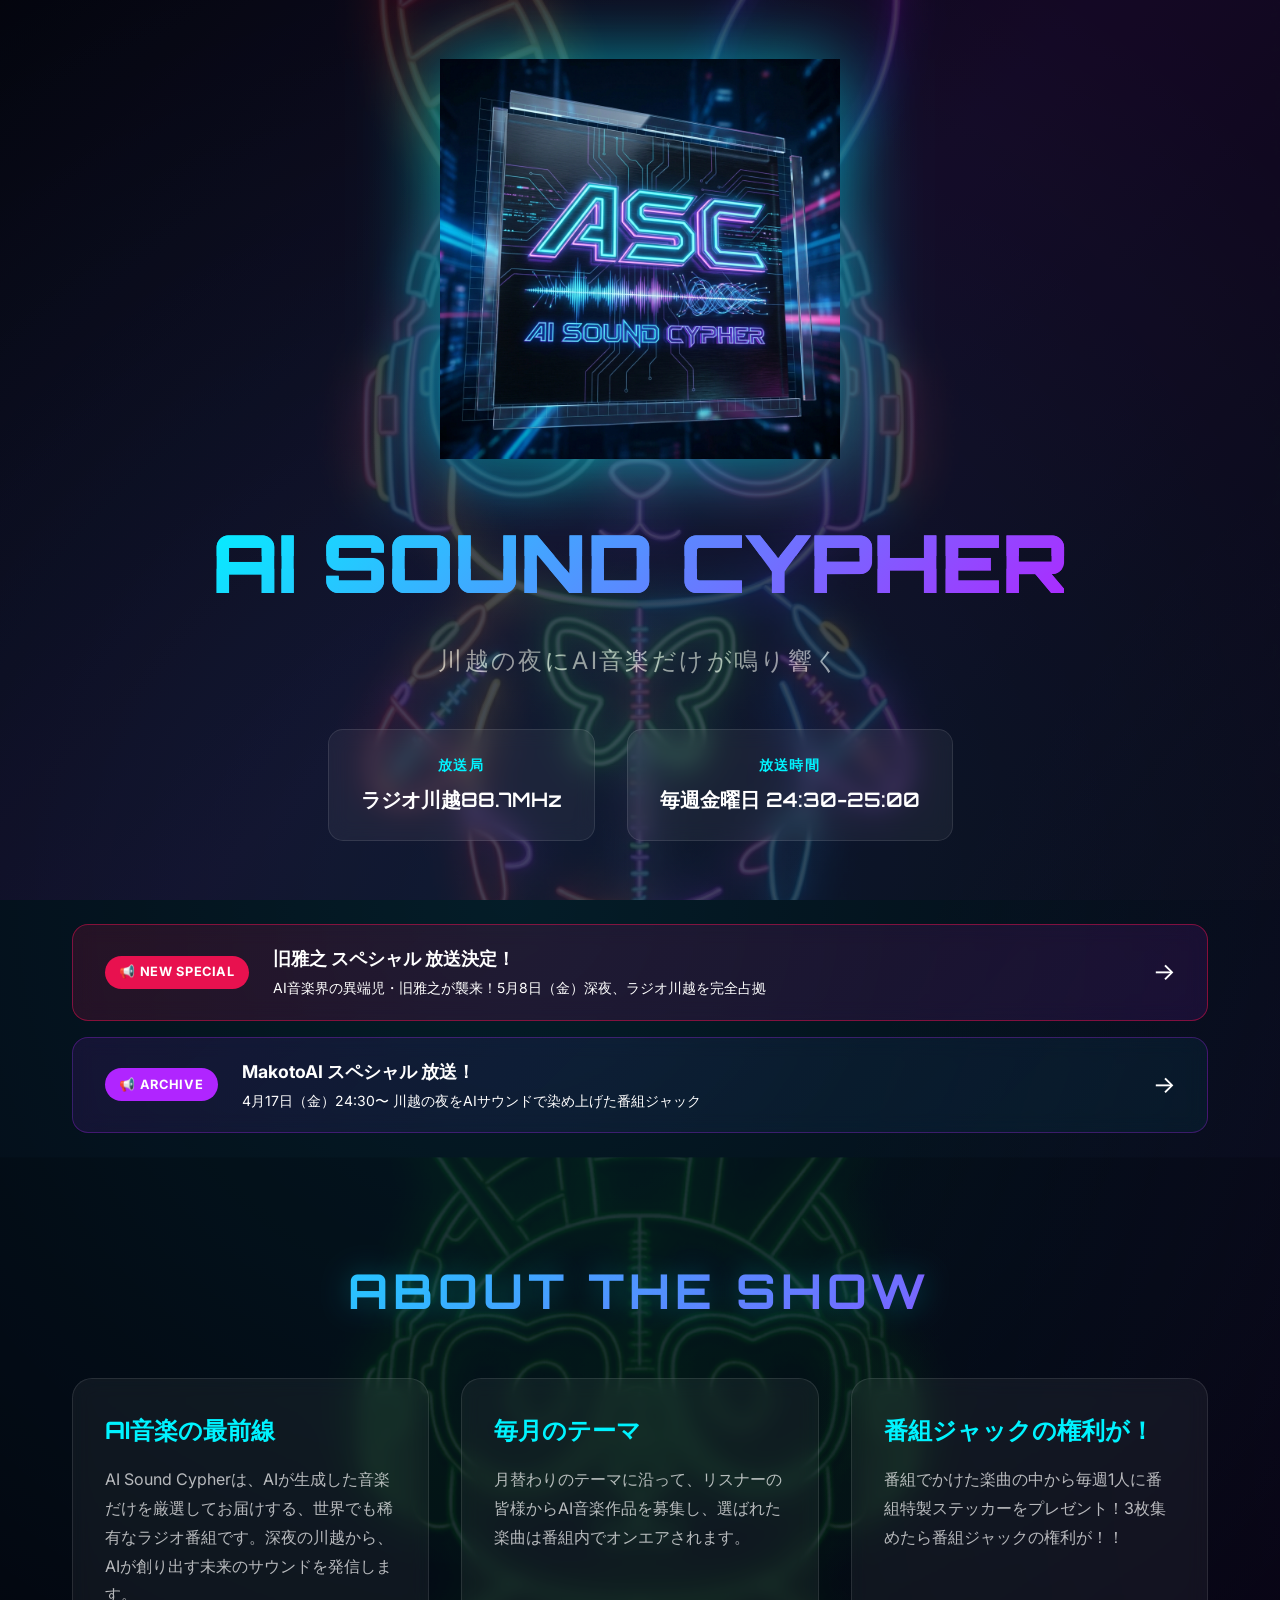
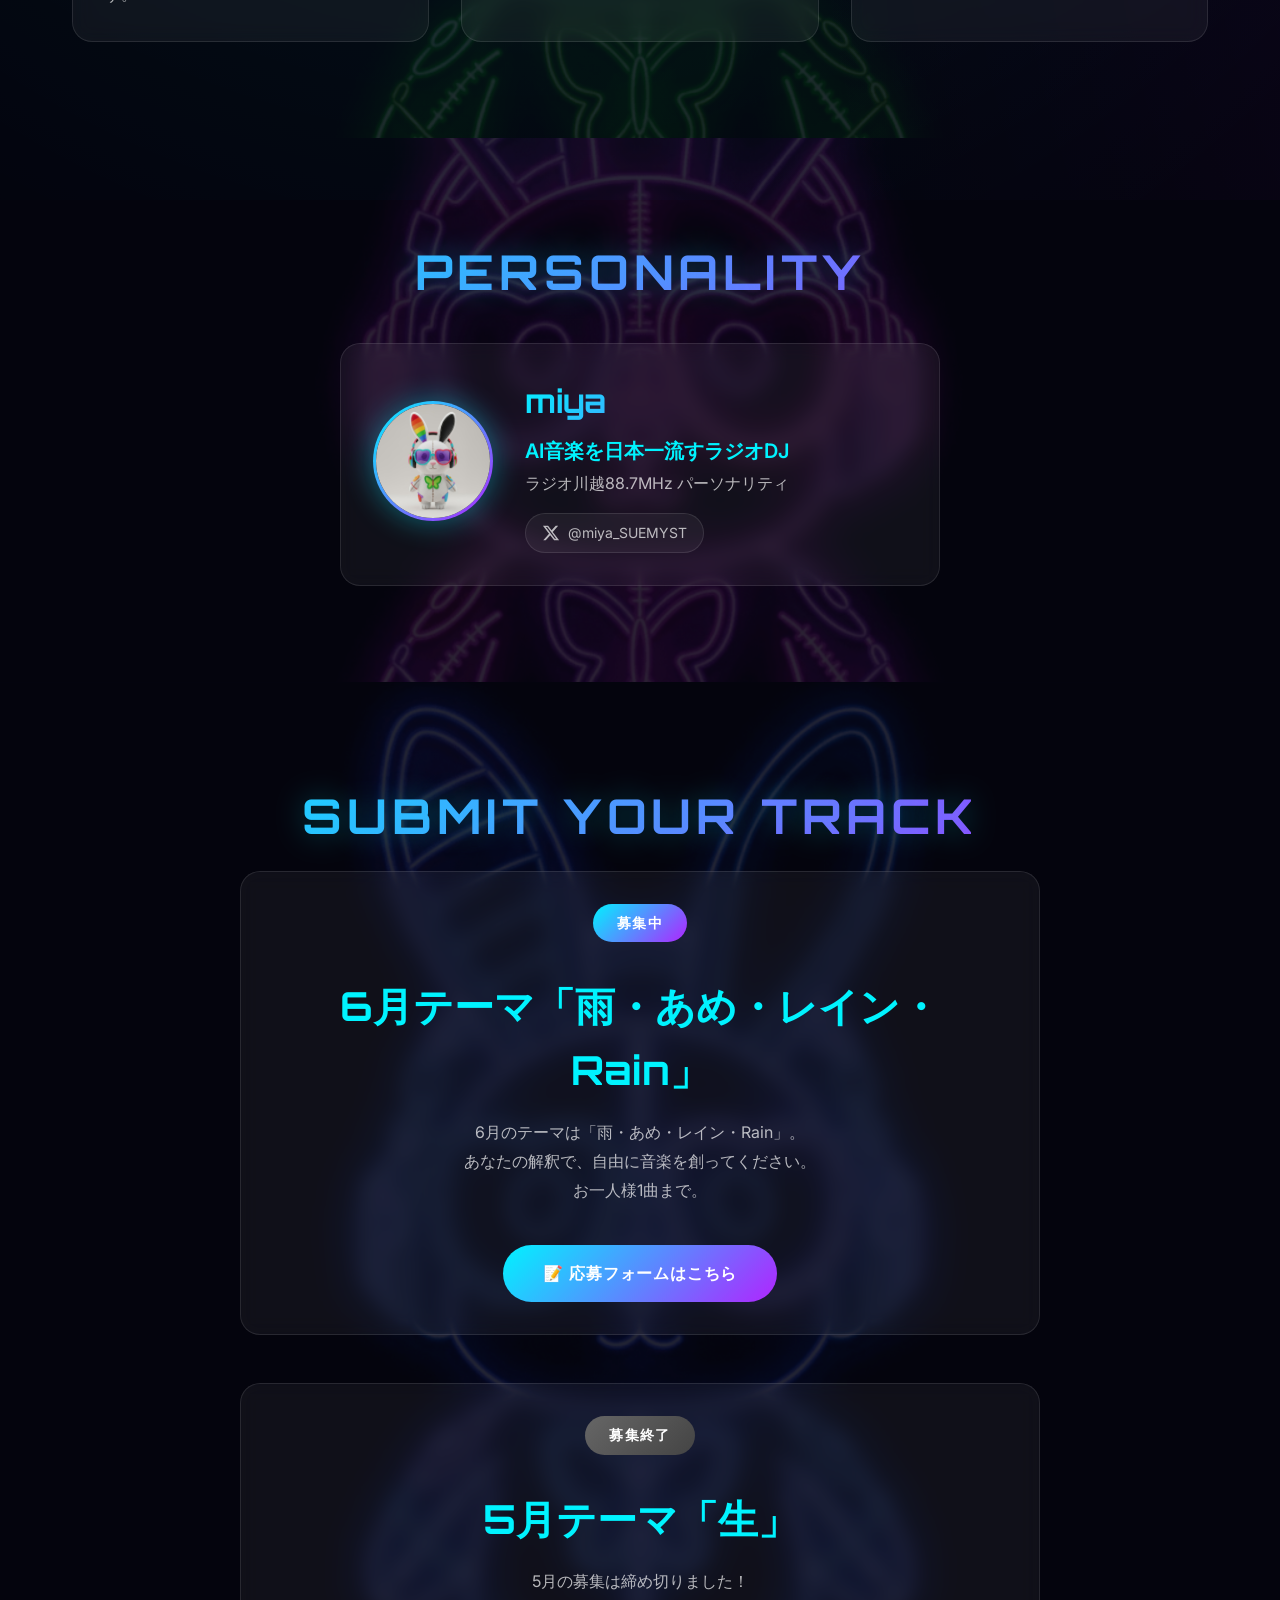
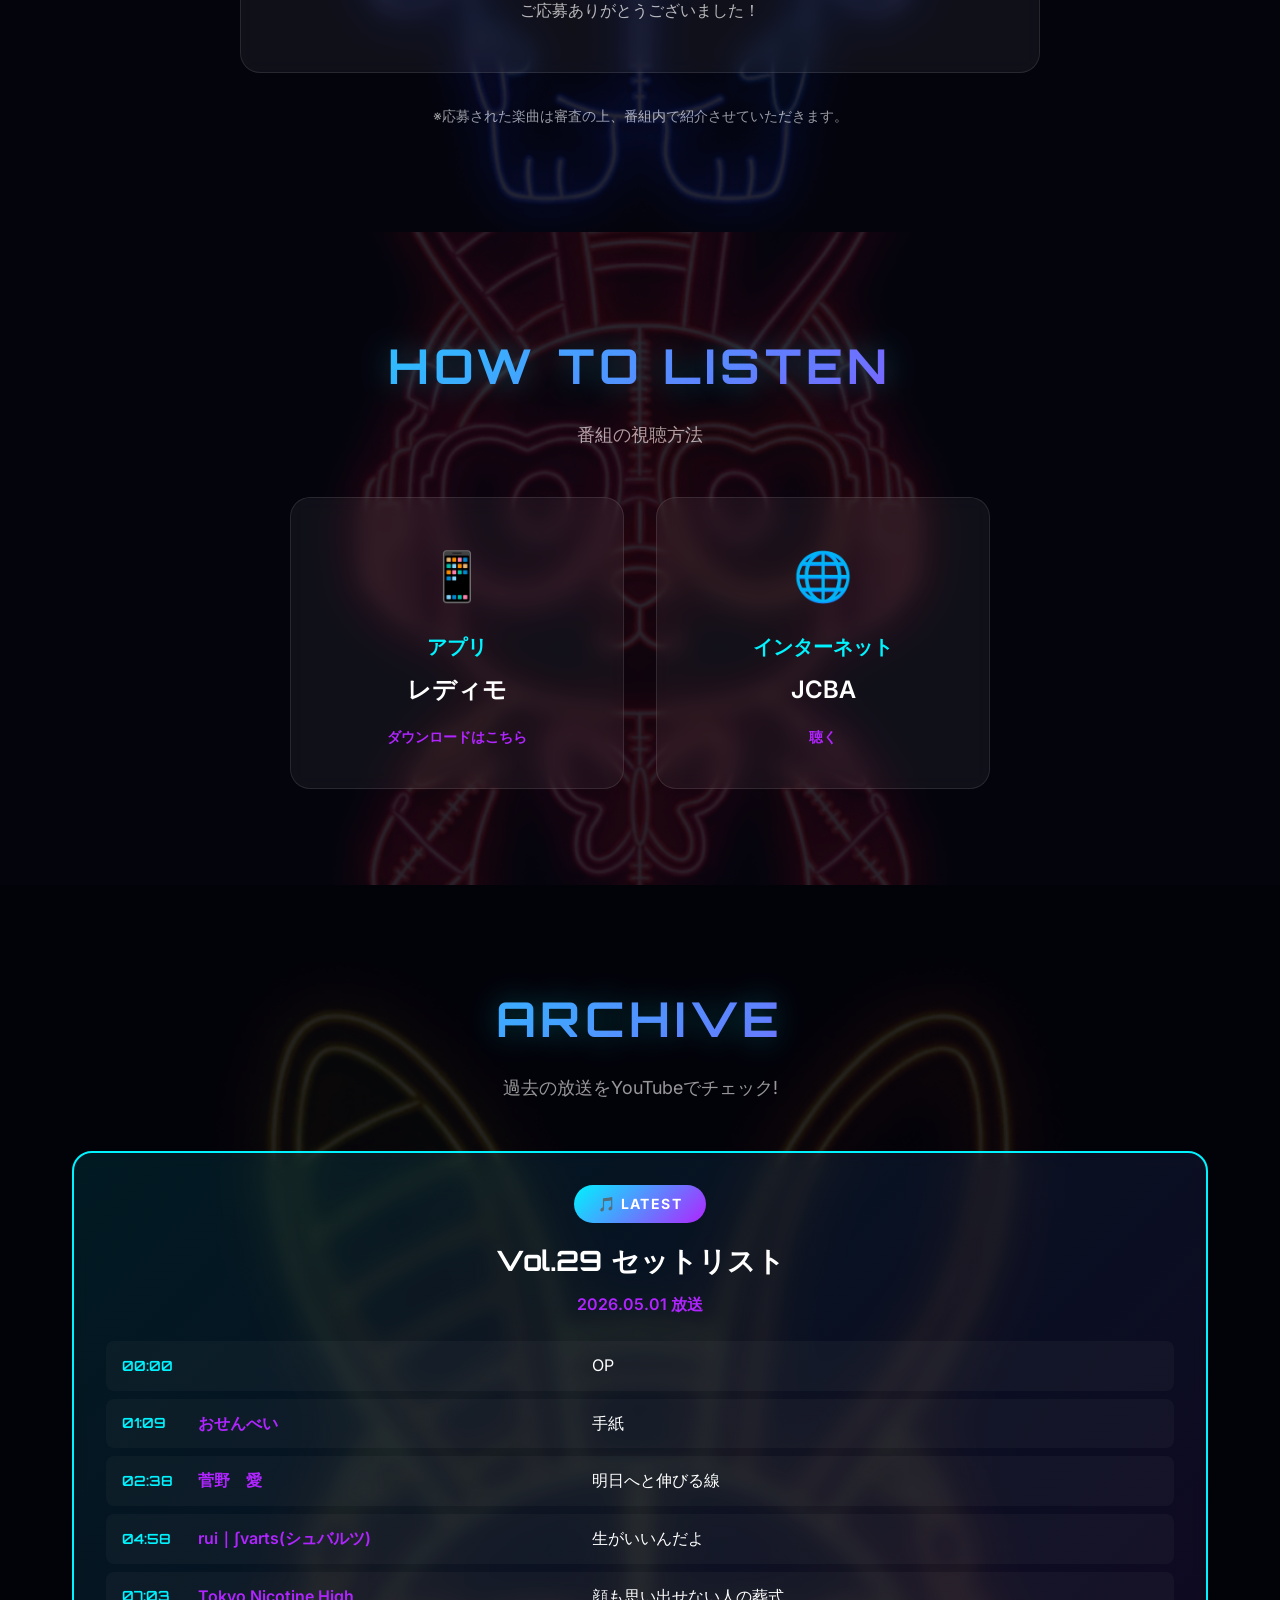
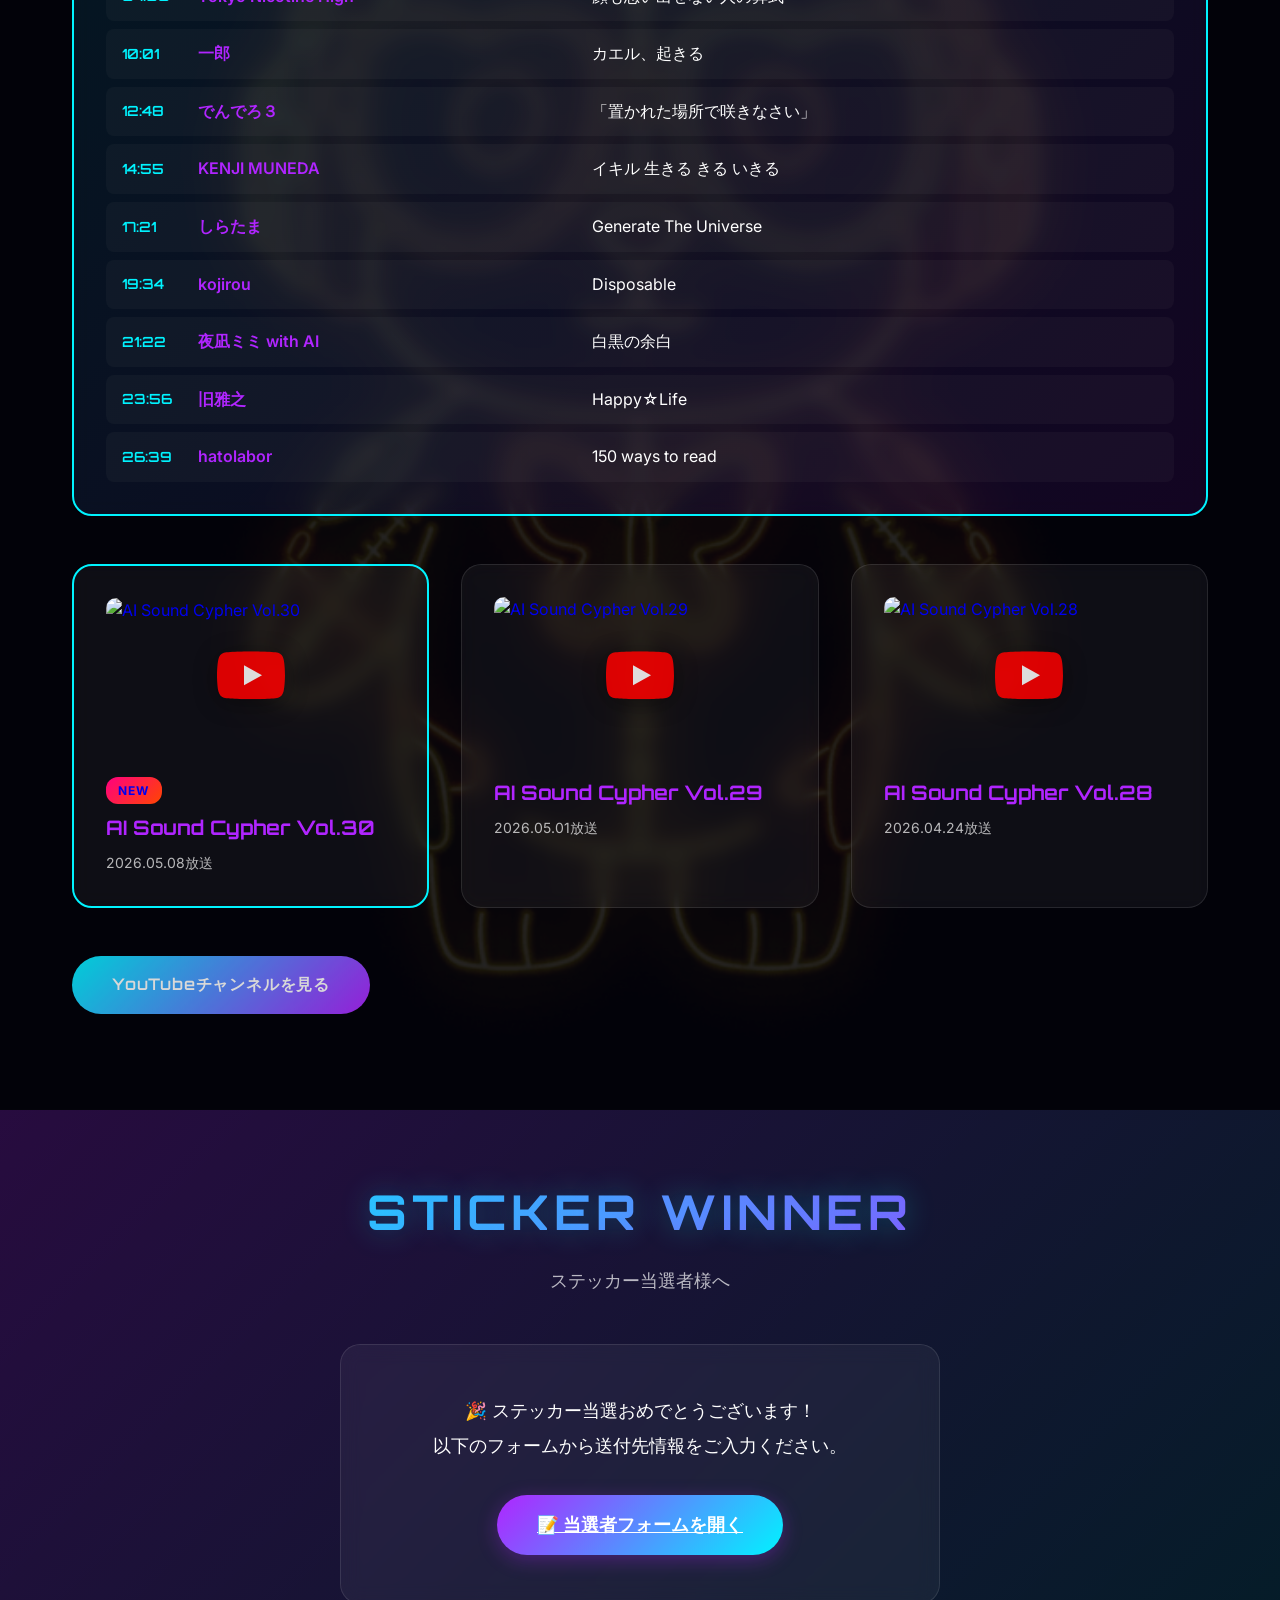
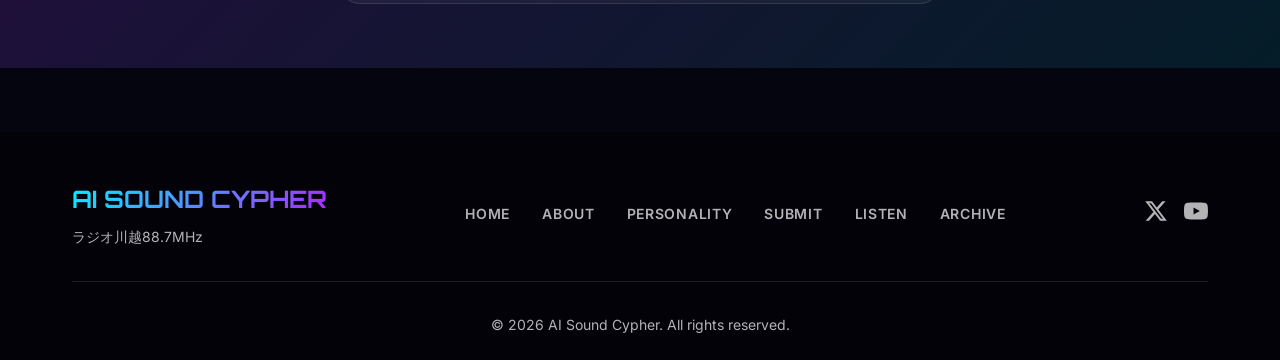
==== commit 36cd6f0e: "Update index.html to Vol.30 (YouTube: tSV4yV5laT0)" ====
--- a/index.html
+++ b/index.html
@@ -12,9 +12,7 @@
     <link rel="stylesheet" href="vote.css">
     <link rel="preconnect" href="https://fonts.googleapis.com">
     <link rel="preconnect" href="https://fonts.gstatic.com" crossorigin>
-    <link
-        href="https://fonts.googleapis.com/css2?family=Orbitron:wght@400;700;900&family=Inter:wght@300;400;600&display=swap"
-        rel="stylesheet">
+    <link href="https://fonts.googleapis.com/css2?family=Orbitron:wght@400;700;900&family=Inter:wght@300;400;600&display=swap" rel="stylesheet">
 </head>
 
 <body>
@@ -40,7 +38,6 @@
                 </div>
             </div>
         </div>
-
     </section>
 
     <!-- Special Announcement Banner -->
@@ -104,8 +101,7 @@
                     <div class="personality-social">
                         <a href="https://x.com/miya_SUEMYST" target="_blank" class="social-link">
                             <svg width="24" height="24" viewBox="0 0 24 24" fill="currentColor">
-                                <path
-                                    d="M18.244 2.25h3.308l-7.227 8.26 8.502 11.24H16.17l-5.214-6.817L4.99 21.75H1.68l7.73-8.835L1.254 2.25H8.08l4.713 6.231zm-1.161 17.52h1.833L7.084 4.126H5.117z" />
+                                <path d="M18.244 2.25h3.308l-7.227 8.26 8.502 11.24H16.17l-5.214-6.817L4.99 21.75H1.68l7.73-8.835L1.254 2.25H8.08l4.713 6.231zm-1.161 17.52h1.833L7.084 4.126H5.117z" />
                             </svg>
                             <span>@miya_SUEMYST</span>
                         </a>
@@ -119,9 +115,6 @@
     <section class="submission" id="submit">
         <div class="container">
             <h2 class="section-title">SUBMIT YOUR TRACK</h2>
-
-
-
             <!-- 6月テーマ（募集中） -->
             <div class="theme-announcement glass">
                 <span class="theme-label">募集中</span>
@@ -135,14 +128,12 @@
                     📝 応募フォームはこちら
                 </a>
             </div>
-
             <!-- 5月テーマ（募集終了） -->
             <div class="theme-announcement glass theme-closed">
                 <span class="theme-label closed">募集終了</span>
                 <h3 class="current-theme">5月テーマ「生」</h3>
                 <p class="theme-description">5月の募集は締め切りました！<br>ご応募ありがとうございました！</p>
             </div>
-
             <div class="submission-note">
                 <p>※応募された楽曲は審査の上、番組内で紹介させていただきます。</p>
             </div>
@@ -186,15 +177,18 @@
                 </div>
                 <div class="setlist-content">
                     <div class="setlist-item"><span class="time">00:00</span><span class="artist"></span><span class="title">OP</span></div>
-                    <div class="setlist-item"><span class="time">01:25</span><span class="artist">雅之</span><span class="title">AIの鼓動</span></div>
-                    <div class="setlist-item"><span class="time">04:30</span><span class="artist">miya</span><span class="title">Cyber Kawagoe</span></div>
-                    <div class="setlist-item"><span class="time">07:15</span><span class="artist">AI-Music</span><span class="title">Neon Night</span></div>
-                    <div class="setlist-item"><span class="time">10:45</span><span class="artist">Digital-Soul</span><span class="title">Synthetic Rain</span></div>
-                    <div class="setlist-item"><span class="time">14:20</span><span class="artist">Neural-Flow</span><span class="title">Future Melodies</span></div>
-                    <div class="setlist-item"><span class="time">17:55</span><span class="artist">miya</span><span class="title">Bitrate Blues</span></div>
-                    <div class="setlist-item"><span class="time">21:10</span><span class="artist">Cyber-Punk</span><span class="title">Algorithm Anthem</span></div>
-                    <div class="setlist-item"><span class="time">24:45</span><span class="artist">miya</span><span class="title">Midnight AI</span></div>
-                    <div class="setlist-item"><span class="time">28:30</span><span class="artist"></span><span class="title">ED</span></div>
+                    <div class="setlist-item"><span class="time">01:09</span><span class="artist">おせんべい</span><span class="title">手紙</span></div>
+                    <div class="setlist-item"><span class="time">02:38</span><span class="artist">菅野　愛</span><span class="title">明日へと伸びる線</span></div>
+                    <div class="setlist-item"><span class="time">04:58</span><span class="artist">rui｜∫varts(シュバルツ)</span><span class="title">生がいいんだよ</span></div>
+                    <div class="setlist-item"><span class="time">07:03</span><span class="artist">Tokyo Nicotine High</span><span class="title">顔も思い出せない人の葬式</span></div>
+                    <div class="setlist-item"><span class="time">10:01</span><span class="artist">一郎</span><span class="title">カエル、起きる</span></div>
+                    <div class="setlist-item"><span class="time">12:48</span><span class="artist">でんでろ３</span><span class="title">「置かれた場所で咲きなさい」</span></div>
+                    <div class="setlist-item"><span class="time">14:55</span><span class="artist">KENJI MUNEDA</span><span class="title">イキル 生きる きる いきる</span></div>
+                    <div class="setlist-item"><span class="time">17:21</span><span class="artist">しらたま</span><span class="title">Generate The Universe</span></div>
+                    <div class="setlist-item"><span class="time">19:34</span><span class="artist">kojirou</span><span class="title">Disposable</span></div>
+                    <div class="setlist-item"><span class="time">21:22</span><span class="artist">夜凪ミミ with AI</span><span class="title">白黒の余白</span></div>
+                    <div class="setlist-item"><span class="time">23:56</span><span class="artist">旧雅之</span><span class="title">Happy☆Life</span></div>
+                    <div class="setlist-item"><span class="time">26:39</span><span class="artist">hatolabor</span><span class="title">150 ways to read</span></div>
                 </div>
             </div>
 
@@ -202,13 +196,10 @@
                 <!-- YouTube Video 1 - Vol.30 最新 -->
                 <a href="https://youtu.be/tSV4yV5laT0" target="_blank" class="video-card glass featured">
                     <div class="video-wrapper thumbnail-wrapper">
-                        <img src="https://img.youtube.com/vi/tSV4yV5laT0/maxresdefault.jpg" alt="AI Sound Cypher Vol.30"
-                            class="video-thumbnail">
+                        <img src="https://img.youtube.com/vi/tSV4yV5laT0/maxresdefault.jpg" alt="AI Sound Cypher Vol.30" class="video-thumbnail">
                         <div class="play-button">
                             <svg viewBox="0 0 68 48" width="68" height="48">
-                                <path
-                                    d="M66.52,7.74c-0.78-2.93-2.49-5.41-5.42-6.19C55.79,.13,34,0,34,0S12.21,.13,6.9,1.55 C3.97,2.33,2.27,4.81,1.48,7.74C0.06,13.05,0,24,0,24s0.06,10.95,1.48,16.26c0.78,2.93,2.49,5.41,5.42,6.19 C12.21,47.87,34,48,34,48s21.79-0.13,27.1-1.55c2.93-0.78,4.64-3.26,5.42-6.19C67.94,34.95,68,24,68,24S67.94,13.05,66.52,7.74z"
-                                    fill="#f00"></path>
+                                <path d="M66.52,7.74c-0.78-2.93-2.49-5.41-5.42-6.19C55.79,.13,34,0,34,0S12.21,.13,6.9,1.55 C3.97,2.33,2.27,4.81,1.48,7.74C0.06,13.05,0,24,0,24s0.06,10.95,1.48,16.26c0.78,2.93,2.49,5.41,5.42,6.19 C12.21,47.87,34,48,34,48s21.79-0.13,27.1-1.55c2.93-0.78,4.64-3.26,5.42-6.19C67.94,34.95,68,24,68,24S67.94,13.05,66.52,7.74z" fill="#f00"></path>
                                 <path d="M 45,24 27,14 27,34" fill="#fff"></path>
                             </svg>
                         </div>
@@ -223,13 +214,10 @@
                 <!-- YouTube Video 2 - Vol.29 -->
                 <a href="https://youtu.be/z6FieE5IatY" target="_blank" class="video-card glass">
                     <div class="video-wrapper thumbnail-wrapper">
-                        <img src="https://img.youtube.com/vi/z6FieE5IatY/maxresdefault.jpg" alt="AI Sound Cypher Vol.29"
-                            class="video-thumbnail">
+                        <img src="https://img.youtube.com/vi/z6FieE5IatY/maxresdefault.jpg" alt="AI Sound Cypher Vol.29" class="video-thumbnail">
                         <div class="play-button">
                             <svg viewBox="0 0 68 48" width="68" height="48">
-                                <path
-                                    d="M66.52,7.74c-0.78-2.93-2.49-5.41-5.42-6.19C55.79,.13,34,0,34,0S12.21,.13,6.9,1.55 C3.97,2.33,2.27,4.81,1.48,7.74C0.06,13.05,0,24,0,24s0.06,10.95,1.48,16.26c0.78,2.93,2.49,5.41,5.42,6.19 C12.21,47.87,34,48,34,48s21.79-0.13,27.1-1.55c2.93-0.78,4.64-3.26,5.42-6.19C67.94,34.95,68,24,68,24S67.94,13.05,66.52,7.74z"
-                                    fill="#f00"></path>
+                                <path d="M66.52,7.74c-0.78-2.93-2.49-5.41-5.42-6.19C55.79,.13,34,0,34,0S12.21,.13,6.9,1.55 C3.97,2.33,2.27,4.81,1.48,7.74C0.06,13.05,0,24,0,24s0.06,10.95,1.48,16.26c0.78,2.93,2.49,5.41,5.42,6.19 C12.21,47.87,34,48,34,48s21.79-0.13,27.1-1.55c2.93-0.78,4.64-3.26,5.42-6.19C67.94,34.95,68,24,68,24S67.94,13.05,66.52,7.74z" fill="#f00"></path>
                                 <path d="M 45,24 27,14 27,34" fill="#fff"></path>
                             </svg>
                         </div>
@@ -243,13 +231,10 @@
                 <!-- YouTube Video 3 - Vol.28 -->
                 <a href="https://youtu.be/M1-YPLwwwJ4" target="_blank" class="video-card glass">
                     <div class="video-wrapper thumbnail-wrapper">
-                        <img src="https://img.youtube.com/vi/M1-YPLwwwJ4/maxresdefault.jpg" alt="AI Sound Cypher Vol.28"
-                            class="video-thumbnail">
+                        <img src="https://img.youtube.com/vi/M1-YPLwwwJ4/maxresdefault.jpg" alt="AI Sound Cypher Vol.28" class="video-thumbnail">
                         <div class="play-button">
                             <svg viewBox="0 0 68 48" width="68" height="48">
-                                <path
-                                    d="M66.52,7.74c-0.78-2.93-2.49-5.41-5.42-6.19C55.79,.13,34,0,34,0S12.21,.13,6.9,1.55 C3.97,2.33,2.27,4.81,1.48,7.74C0.06,13.05,0,24,0,24s0.06,10.95,1.48,16.26c0.78,2.93,2.49,5.41,5.42,6.19 C12.21,47.87,34,48,34,48s21.79-0.13,27.1-1.55c2.93-0.78,4.64-3.26,5.42-6.19C67.94,34.95,68,24,68,24S67.94,13.05,66.52,7.74z"
-                                    fill="#f00"></path>
+                                <path d="M66.52,7.74c-0.78-2.93-2.49-5.41-5.42-6.19C55.79,.13,34,0,34,0S12.21,.13,6.9,1.55 C3.97,2.33,2.27,4.81,1.48,7.74C0.06,13.05,0,24,0,24s0.06,10.95,1.48,16.26c0.78,2.93,2.49,5.41,5.42,6.19 C12.21,47.87,34,48,34,48s21.79-0.13,27.1-1.55c2.93-0.78,4.64-3.26,5.42-6.19C67.94,34.95,68,24,68,24S67.94,13.05,66.52,7.74z" fill="#f00"></path>
                                 <path d="M 45,24 27,14 27,34" fill="#fff"></path>
                             </svg>
                         </div>
@@ -260,8 +245,7 @@
                     </div>
                 </a>
             </div>
-            <a href="https://www.youtube.com/playlist?list=PLr6rVhgakBEN0j_TOFw_qQPwcyco1kFF_" target="_blank"
-                class="btn-primary">
+            <a href="https://www.youtube.com/playlist?list=PLr6rVhgakBEN0j_TOFw_qQPwcyco1kFF_" target="_blank" class="btn-primary">
                 YouTubeチャンネルを見る
             </a>
         </div>
@@ -303,15 +287,12 @@
                 <div class="footer-social">
                     <a href="https://x.com/radiokawagoe" target="_blank" aria-label="X (Radio Kawagoe)">
                         <svg width="24" height="24" viewBox="0 0 24 24" fill="currentColor">
-                            <path
-                                d="M18.244 2.25h3.308l-7.227 8.26 8.502 11.24H16.17l-5.214-6.817L4.99 21.75H1.68l7.73-8.835L1.254 2.25H8.08l4.713 6.231zm-1.161 17.52h1.833L7.084 4.126H5.117z" />
+                            <path d="M18.244 2.25h3.308l-7.227 8.26 8.502 11.24H16.17l-5.214-6.817L4.99 21.75H1.68l7.73-8.835L1.254 2.25H8.08l4.713 6.231zm-1.161 17.52h1.833L7.084 4.126H5.117z" />
                         </svg>
                     </a>
-                    <a href="https://www.youtube.com/channel/UCAyp331z0mP0K4hoxOOrUeQ" target="_blank"
-                        aria-label="YouTube (Radio Kawagoe)">
+                    <a href="https://www.youtube.com/channel/UCAyp331z0mP0K4hoxOOrUeQ" target="_blank" aria-label="YouTube (Radio Kawagoe)">
                         <svg width="24" height="24" viewBox="0 0 24 24" fill="currentColor">
-                            <path
-                                d="M23.498 6.186a3.016 3.016 0 0 0-2.122-2.136C19.505 3.545 12 3.545 12 3.545s-7.505 0-9.377.505A3.017 3.017 0 0 0 .502 6.186C0 8.07 0 12 0 12s0 3.93.502 5.814a3.016 3.016 0 0 0 2.122 2.136c1.871.505 9.376.505 9.376.505s7.505 0 9.377-.505a3.015 3.015 0 0 0 2.122-2.136C24 15.93 24 12 24 12s0-3.93-.502-5.814zM9.545 15.568V8.432L15.818 12l-6.273 3.568z" />
+                            <path d="M23.498 6.186a3.016 3.016 0 0 0-2.122-2.136C19.505 3.545 12 3.545 12 3.545s-7.505 0-9.377.505A3.017 3.017 0 0 0 .502 6.186C0 8.07 0 12 0 12s0 3.93.502 5.814a3.016 3.016 0 0 0 2.122 2.136c1.871.505 9.376.505 9.376.505s7.505 0 9.377-.505a3.015 3.015 0 0 0 2.122-2.136C24 15.93 24 12 24 12s0-3.93-.502-5.814zM9.545 15.568V8.432L15.818 12l-6.273 3.568z" />
                         </svg>
                     </a>
                 </div>
@@ -321,7 +302,6 @@
             </div>
         </div>
     </footer>
-
     <script src="script.js"></script>
 </body>
 
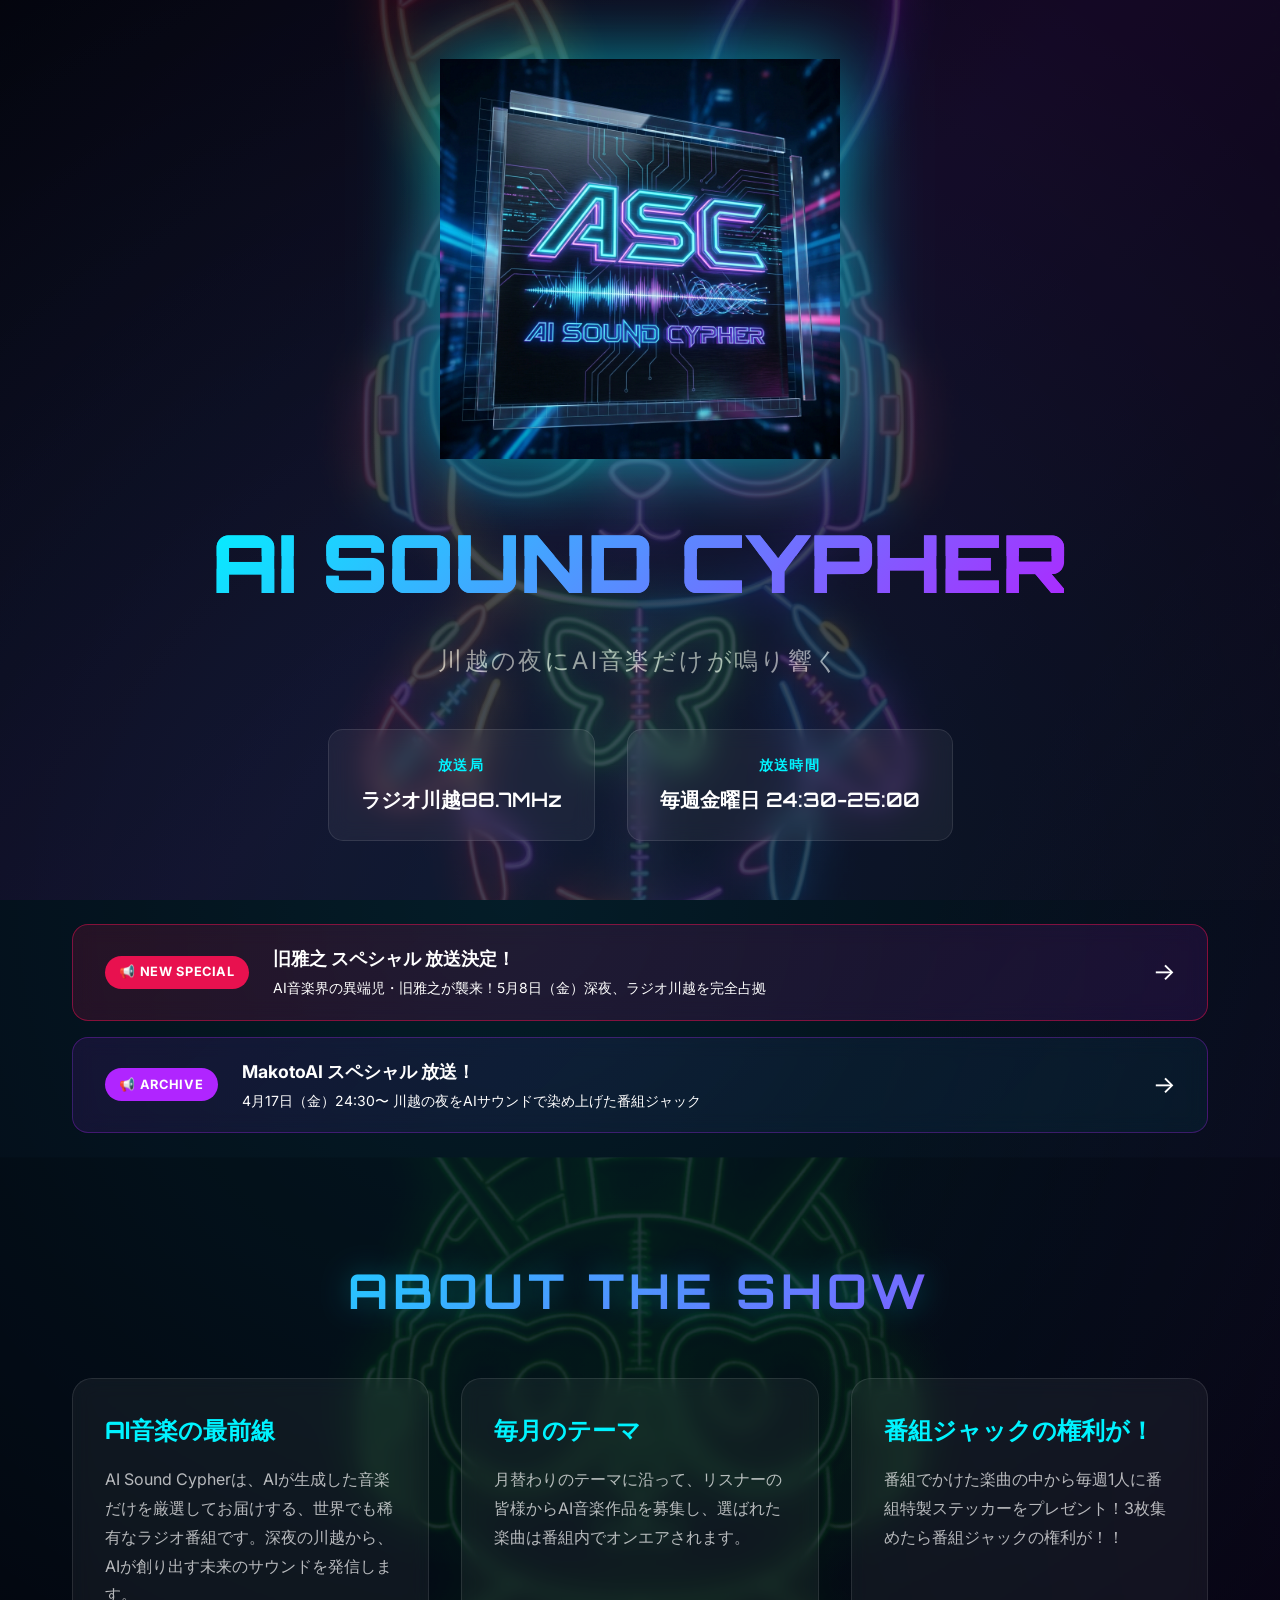
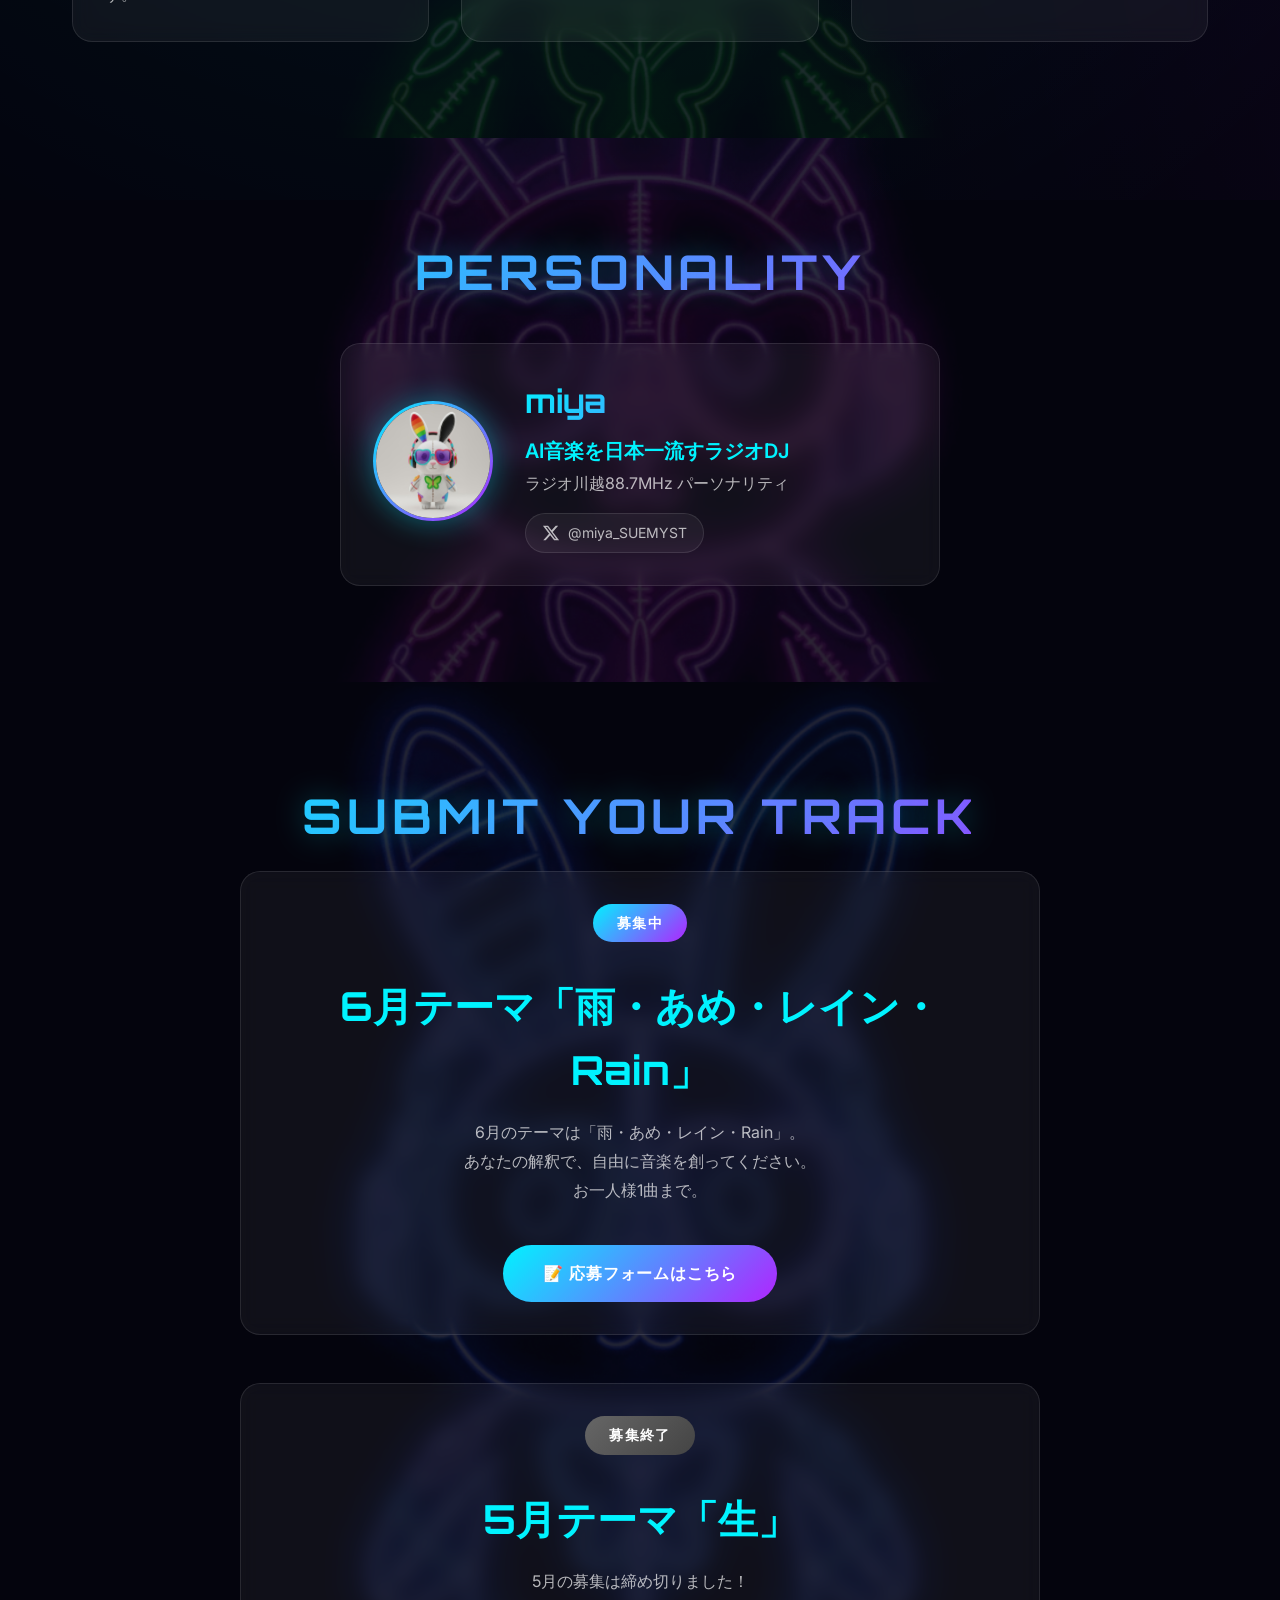
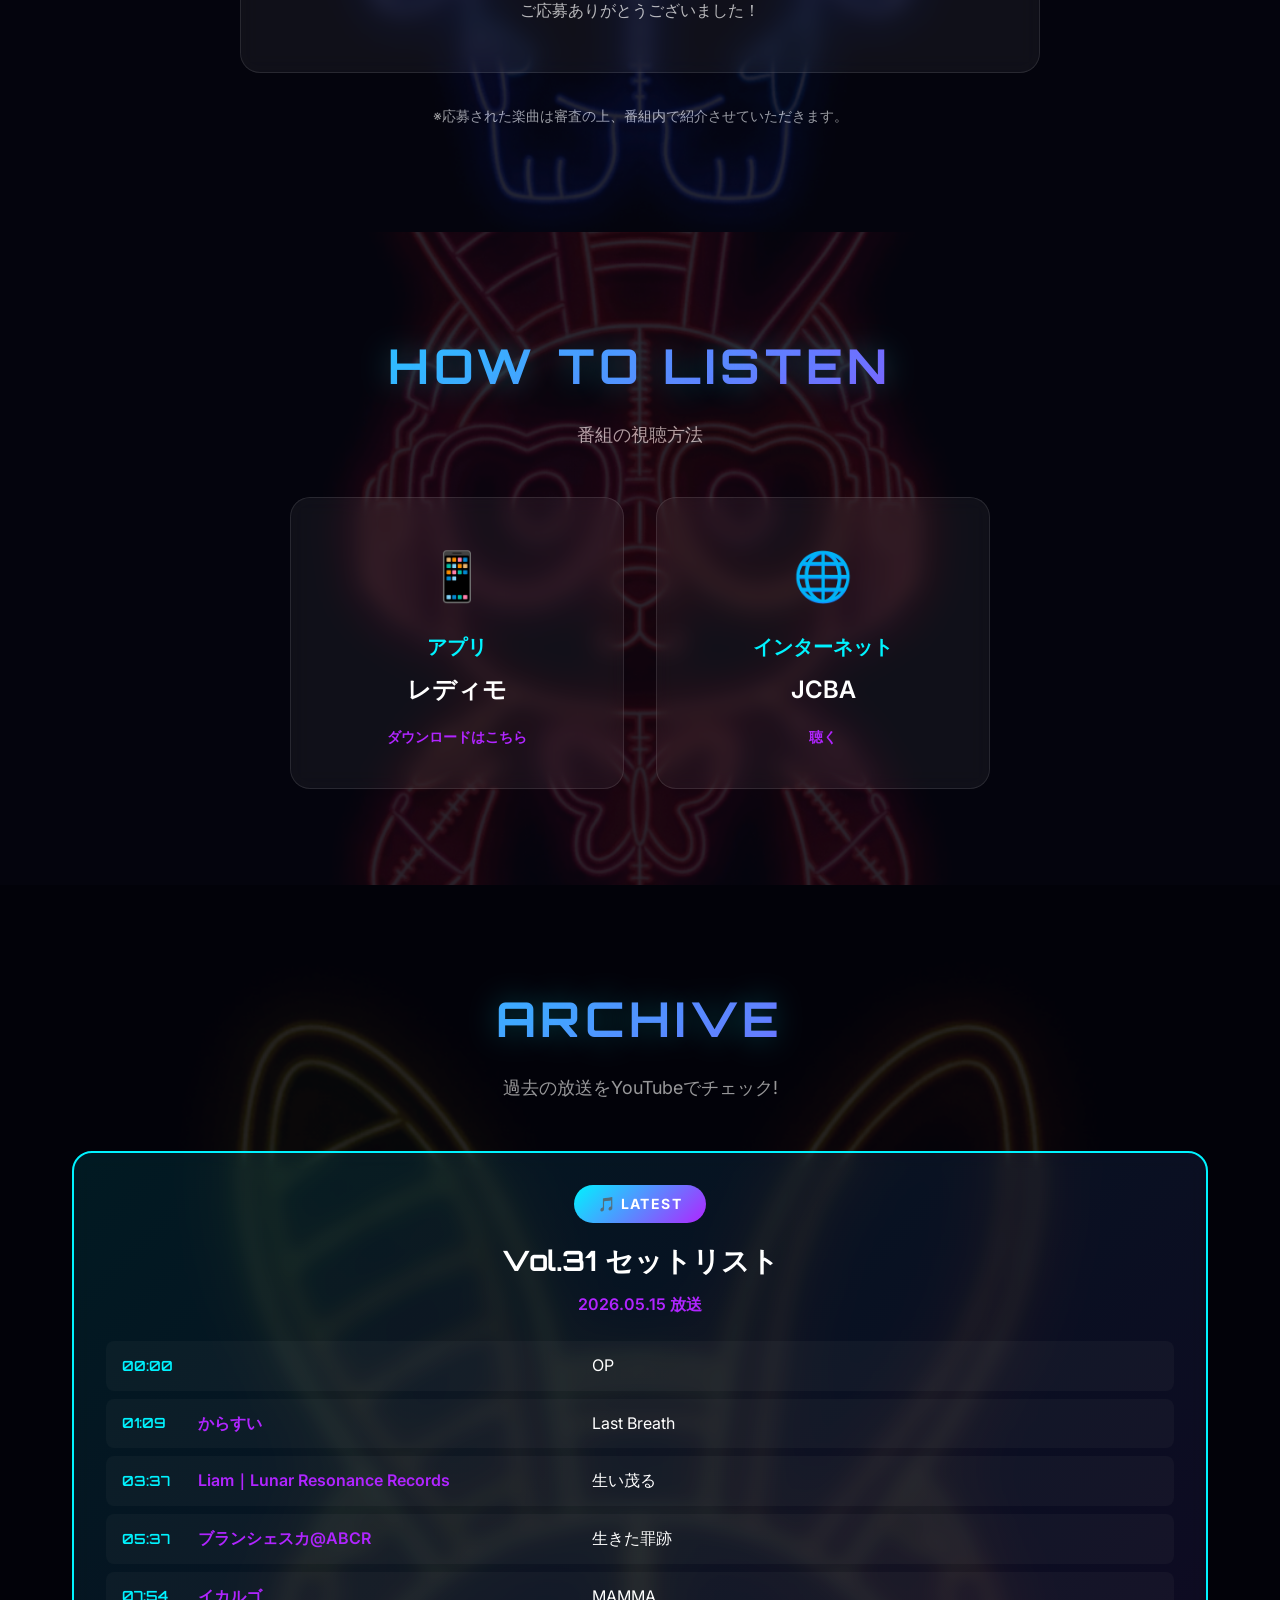
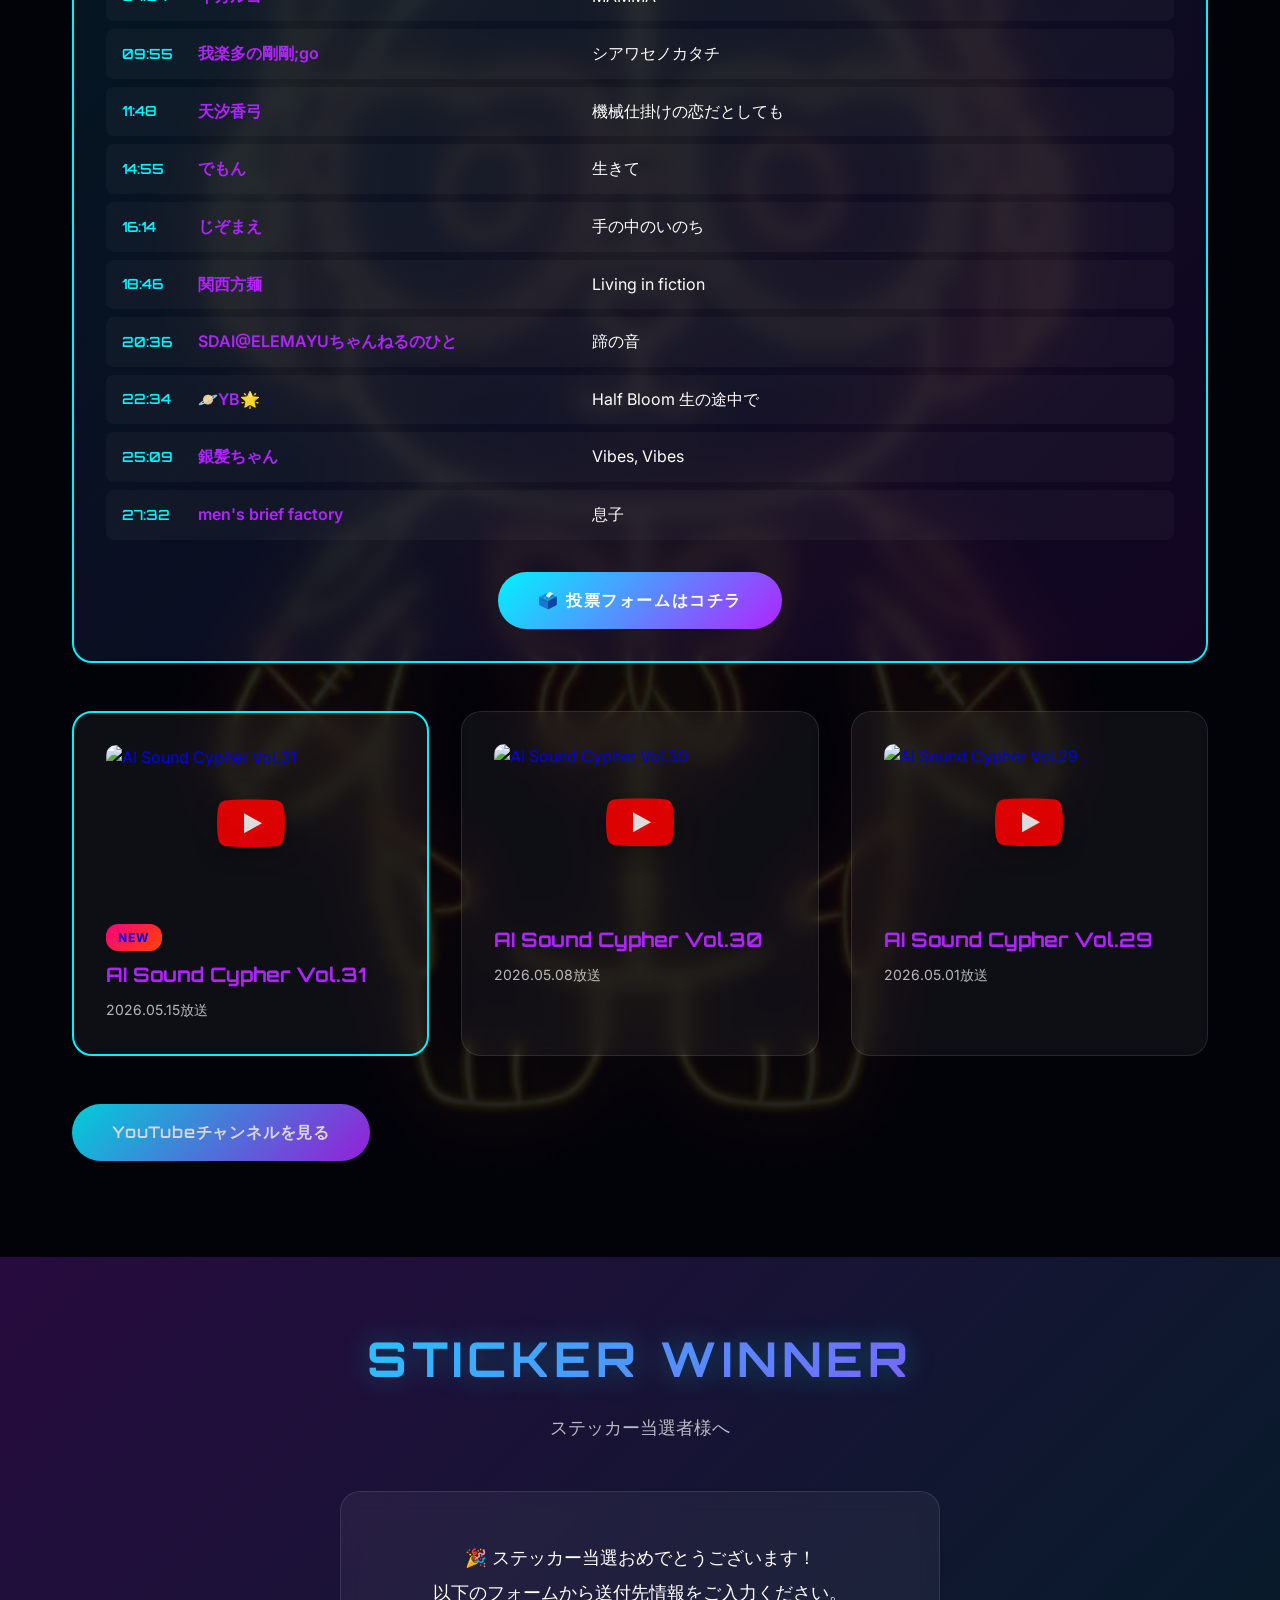
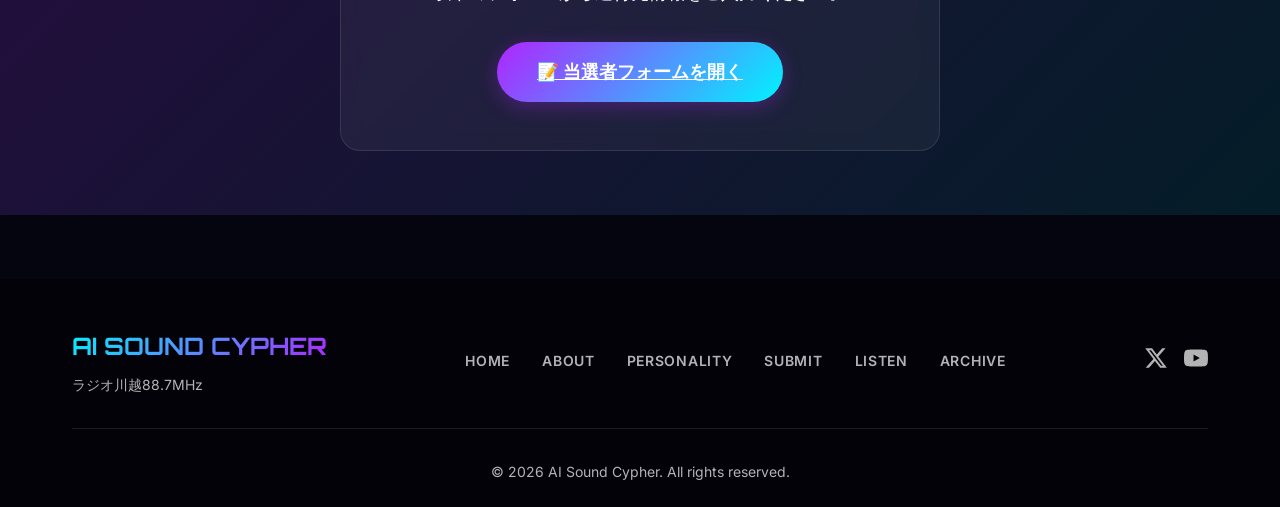
==== commit b6fee5fc: "Update index.htmlfix: Vol.31 setlist update" ====
--- a/index.html
+++ b/index.html
@@ -1,6 +1,5 @@
 <!DOCTYPE html>
 <html lang="ja">
-
 <head>
     <meta charset="UTF-8">
     <meta name="viewport" content="width=device-width, initial-scale=1.0">
@@ -14,12 +13,8 @@
     <link rel="preconnect" href="https://fonts.gstatic.com" crossorigin>
     <link href="https://fonts.googleapis.com/css2?family=Orbitron:wght@400;700;900&family=Inter:wght@300;400;600&display=swap" rel="stylesheet">
 </head>
-
 <body>
-    <!-- Animated Background -->
     <div class="bg-animation"></div>
-
-    <!-- Hero Section -->
     <section class="hero" id="home">
         <div class="container">
             <div class="hero-content">
@@ -39,11 +34,8 @@
             </div>
         </div>
     </section>
-
-    <!-- Special Announcement Banner -->
     <section class="special-announcement">
         <div class="container">
-            <!-- Latest: Kyu Masayuki -->
             <a href="/pr/vol2.html" class="announcement-banner glass latest">
                 <div class="announcement-badge">📢 NEW SPECIAL</div>
                 <div class="announcement-text">
@@ -52,8 +44,6 @@
                 </div>
                 <div class="announcement-arrow">→</div>
             </a>
-            
-            <!-- Previous: MakotoAI -->
             <a href="/pr/vol1.html" class="announcement-banner glass secondary-announcement">
                 <div class="announcement-badge">📢 ARCHIVE</div>
                 <div class="announcement-text">
@@ -64,8 +54,6 @@
             </a>
         </div>
     </section>
-
-    <!-- About Section -->
     <section class="about" id="about">
         <div class="container">
             <h2 class="section-title">ABOUT THE SHOW</h2>
@@ -85,8 +73,6 @@
             </div>
         </div>
     </section>
-
-    <!-- Personality Section -->
     <section class="personality" id="personality">
         <div class="container">
             <h2 class="section-title">PERSONALITY</h2>
@@ -110,12 +96,9 @@
             </div>
         </div>
     </section>
-
-    <!-- Submission Section -->
     <section class="submission" id="submit">
         <div class="container">
             <h2 class="section-title">SUBMIT YOUR TRACK</h2>
-            <!-- 6月テーマ（募集中） -->
             <div class="theme-announcement glass">
                 <span class="theme-label">募集中</span>
                 <h3 class="current-theme">6月テーマ「雨・あめ・レイン・Rain」</h3>
@@ -128,7 +111,6 @@
                     📝 応募フォームはこちら
                 </a>
             </div>
-            <!-- 5月テーマ（募集終了） -->
             <div class="theme-announcement glass theme-closed">
                 <span class="theme-label closed">募集終了</span>
                 <h3 class="current-theme">5月テーマ「生」</h3>
@@ -139,8 +121,6 @@
             </div>
         </div>
     </section>
-
-    <!-- How to Listen Section -->
     <section class="listen" id="listen">
         <div class="container">
             <h2 class="section-title">HOW TO LISTEN</h2>
@@ -161,40 +141,56 @@
             </div>
         </div>
     </section>
-
-    <!-- Archive Section -->
     <section class="archive" id="archive">
         <div class="container">
             <h2 class="section-title">ARCHIVE</h2>
             <p class="section-subtitle">過去の放送をYouTubeでチェック!</p>
-
-            <!-- 最新放送セットリスト (Vol.29維持) -->
             <div class="setlist-highlight glass">
                 <div class="setlist-header">
                     <span class="setlist-badge">🎵 LATEST</span>
-                    <h3>Vol.29 セットリスト</h3>
-                    <p class="setlist-date">2026.05.01 放送</p>
+                    <h3>Vol.31 セットリスト</h3>
+                    <p class="setlist-date">2026.05.15 放送</p>
                 </div>
                 <div class="setlist-content">
                     <div class="setlist-item"><span class="time">00:00</span><span class="artist"></span><span class="title">OP</span></div>
-                    <div class="setlist-item"><span class="time">01:09</span><span class="artist">おせんべい</span><span class="title">手紙</span></div>
-                    <div class="setlist-item"><span class="time">02:38</span><span class="artist">菅野　愛</span><span class="title">明日へと伸びる線</span></div>
-                    <div class="setlist-item"><span class="time">04:58</span><span class="artist">rui｜∫varts(シュバルツ)</span><span class="title">生がいいんだよ</span></div>
-                    <div class="setlist-item"><span class="time">07:03</span><span class="artist">Tokyo Nicotine High</span><span class="title">顔も思い出せない人の葬式</span></div>
-                    <div class="setlist-item"><span class="time">10:01</span><span class="artist">一郎</span><span class="title">カエル、起きる</span></div>
-                    <div class="setlist-item"><span class="time">12:48</span><span class="artist">でんでろ３</span><span class="title">「置かれた場所で咲きなさい」</span></div>
-                    <div class="setlist-item"><span class="time">14:55</span><span class="artist">KENJI MUNEDA</span><span class="title">イキル 生きる きる いきる</span></div>
-                    <div class="setlist-item"><span class="time">17:21</span><span class="artist">しらたま</span><span class="title">Generate The Universe</span></div>
-                    <div class="setlist-item"><span class="time">19:34</span><span class="artist">kojirou</span><span class="title">Disposable</span></div>
-                    <div class="setlist-item"><span class="time">21:22</span><span class="artist">夜凪ミミ with AI</span><span class="title">白黒の余白</span></div>
-                    <div class="setlist-item"><span class="time">23:56</span><span class="artist">旧雅之</span><span class="title">Happy☆Life</span></div>
-                    <div class="setlist-item"><span class="time">26:39</span><span class="artist">hatolabor</span><span class="title">150 ways to read</span></div>
-                </div>
-            </div>
-
+                    <div class="setlist-item"><span class="time">01:09</span><span class="artist">からすい</span><span class="title">Last Breath</span></div>
+                    <div class="setlist-item"><span class="time">03:37</span><span class="artist">Liam｜Lunar Resonance Records</span><span class="title">生い茂る</span></div>
+                    <div class="setlist-item"><span class="time">05:37</span><span class="artist">ブランシェスカ@ABCR</span><span class="title">生きた罪跡</span></div>
+                    <div class="setlist-item"><span class="time">07:54</span><span class="artist">イカルゴ</span><span class="title">MAMMA</span></div>
+                    <div class="setlist-item"><span class="time">09:55</span><span class="artist">我楽多の剛剛;go</span><span class="title">シアワセノカタチ</span></div>
+                    <div class="setlist-item"><span class="time">11:48</span><span class="artist">天汐香弓</span><span class="title">機械仕掛けの恋だとしても</span></div>
+                    <div class="setlist-item"><span class="time">14:55</span><span class="artist">でもん</span><span class="title">生きて</span></div>
+                    <div class="setlist-item"><span class="time">16:14</span><span class="artist">じぞまえ</span><span class="title">手の中のいのち</span></div>
+                    <div class="setlist-item"><span class="time">18:46</span><span class="artist">関西方麺</span><span class="title">Living in fiction</span></div>
+                    <div class="setlist-item"><span class="time">20:36</span><span class="artist">SDAI@ELEMAYUちゃんねるのひと</span><span class="title">蹄の音</span></div>
+                    <div class="setlist-item"><span class="time">22:34</span><span class="artist">🪐YB🌟</span><span class="title">Half Bloom 生の途中で</span></div>
+                    <div class="setlist-item"><span class="time">25:09</span><span class="artist">銀髪ちゃん</span><span class="title">Vibes, Vibes</span></div>
+                    <div class="setlist-item"><span class="time">27:32</span><span class="artist">men's brief factory</span><span class="title">息子</span></div>
+                </div>
+                <div class="vote-link-container" style="margin-top: 2rem; text-align: center;">
+                    <a href="https://forms.gle/MKF296DAoMtRK9Hv5" target="_blank" class="btn-vote">
+                        🗳️ 投票フォームはコチラ
+                    </a>
+                </div>
+            </div>
             <div class="archive-grid">
-                <!-- YouTube Video 1 - Vol.30 最新 -->
-                <a href="https://youtu.be/tSV4yV5laT0" target="_blank" class="video-card glass featured">
+                <a href="https://youtu.be/wHO2r47xLOA" target="_blank" class="video-card glass featured">
+                    <div class="video-wrapper thumbnail-wrapper">
+                        <img src="https://img.youtube.com/vi/wHO2r47xLOA/maxresdefault.jpg" alt="AI Sound Cypher Vol.31" class="video-thumbnail">
+                        <div class="play-button">
+                            <svg viewBox="0 0 68 48" width="68" height="48">
+                                <path d="M66.52,7.74c-0.78-2.93-2.49-5.41-5.42-6.19C55.79,.13,34,0,34,0S12.21,.13,6.9,1.55 C3.97,2.33,2.27,4.81,1.48,7.74C0.06,13.05,0,24,0,24s0.06,10.95,1.48,16.26c0.78,2.93,2.49,5.41,5.42,6.19 C12.21,47.87,34,48,34,48s21.79-0.13,27.1-1.55c2.93-0.78,4.64-3.26,5.42-6.19C67.94,34.95,68,24,68,24S67.94,13.05,66.52,7.74z" fill="#f00"></path>
+                                <path d="M 45,24 27,14 27,34" fill="#fff"></path>
+                            </svg>
+                        </div>
+                    </div>
+                    <div class="video-info">
+                        <span class="new-badge">NEW</span>
+                        <h3>AI Sound Cypher Vol.31</h3>
+                        <p>2026.05.15放送</p>
+                    </div>
+                </a>
+                <a href="https://youtu.be/tSV4yV5laT0" target="_blank" class="video-card glass">
                     <div class="video-wrapper thumbnail-wrapper">
                         <img src="https://img.youtube.com/vi/tSV4yV5laT0/maxresdefault.jpg" alt="AI Sound Cypher Vol.30" class="video-thumbnail">
                         <div class="play-button">
@@ -205,13 +201,10 @@
                         </div>
                     </div>
                     <div class="video-info">
-                        <span class="new-badge">NEW</span>
                         <h3>AI Sound Cypher Vol.30</h3>
                         <p>2026.05.08放送</p>
                     </div>
                 </a>
-
-                <!-- YouTube Video 2 - Vol.29 -->
                 <a href="https://youtu.be/z6FieE5IatY" target="_blank" class="video-card glass">
                     <div class="video-wrapper thumbnail-wrapper">
                         <img src="https://img.youtube.com/vi/z6FieE5IatY/maxresdefault.jpg" alt="AI Sound Cypher Vol.29" class="video-thumbnail">
@@ -227,48 +220,20 @@
                         <p>2026.05.01放送</p>
                     </div>
                 </a>
-
-                <!-- YouTube Video 3 - Vol.28 -->
-                <a href="https://youtu.be/M1-YPLwwwJ4" target="_blank" class="video-card glass">
-                    <div class="video-wrapper thumbnail-wrapper">
-                        <img src="https://img.youtube.com/vi/M1-YPLwwwJ4/maxresdefault.jpg" alt="AI Sound Cypher Vol.28" class="video-thumbnail">
-                        <div class="play-button">
-                            <svg viewBox="0 0 68 48" width="68" height="48">
-                                <path d="M66.52,7.74c-0.78-2.93-2.49-5.41-5.42-6.19C55.79,.13,34,0,34,0S12.21,.13,6.9,1.55 C3.97,2.33,2.27,4.81,1.48,7.74C0.06,13.05,0,24,0,24s0.06,10.95,1.48,16.26c0.78,2.93,2.49,5.41,5.42,6.19 C12.21,47.87,34,48,34,48s21.79-0.13,27.1-1.55c2.93-0.78,4.64-3.26,5.42-6.19C67.94,34.95,68,24,68,24S67.94,13.05,66.52,7.74z" fill="#f00"></path>
-                                <path d="M 45,24 27,14 27,34" fill="#fff"></path>
-                            </svg>
-                        </div>
-                    </div>
-                    <div class="video-info">
-                        <h3>AI Sound Cypher Vol.28</h3>
-                        <p>2026.04.24放送</p>
-                    </div>
-                </a>
-            </div>
-            <a href="https://www.youtube.com/playlist?list=PLr6rVhgakBEN0j_TOFw_qQPwcyco1kFF_" target="_blank" class="btn-primary">
-                YouTubeチャンネルを見る
-            </a>
-        </div>
-    </section>
-
-    <!-- Sticker Winner Section -->
+            </div>
+            <a href="https://www.youtube.com/playlist?list=PLr6rVhgakBEN0j_TOFw_qQPwcyco1kFF_" target="_blank" class="btn-primary">YouTubeチャンネルを見る</a>
+        </div>
+    </section>
     <section class="sticker-winner" id="sticker">
         <div class="container">
             <h2 class="section-title">STICKER WINNER</h2>
             <p class="section-subtitle">ステッカー当選者様へ</p>
             <div class="sticker-content glass">
-                <p class="sticker-description">
-                    🎉 ステッカー当選おめでとうございます！<br>
-                    以下のフォームから送付先情報をご入力ください。
-                </p>
-                <a href="https://forms.gle/a3FjCd6CEHZaXnNq6" target="_blank" class="btn-sticker">
-                    📝 当選者フォームを開く
-                </a>
-            </div>
-        </div>
-    </section>
-
-    <!-- Footer -->
+                <p class="sticker-description"> 🎉 ステッカー当選おめでとうございます！<br> 以下のフォームから送付先情報をご入力ください。 </p>
+                <a href="https://forms.gle/a3FjCd6CEHZaXnNq6" target="_blank" class="btn-sticker">📝 当選者フォームを開く</a>
+            </div>
+        </div>
+    </section>
     <footer class="footer">
         <div class="container">
             <div class="footer-content">
@@ -304,5 +269,4 @@
     </footer>
     <script src="script.js"></script>
 </body>
-
-</html>+</html>
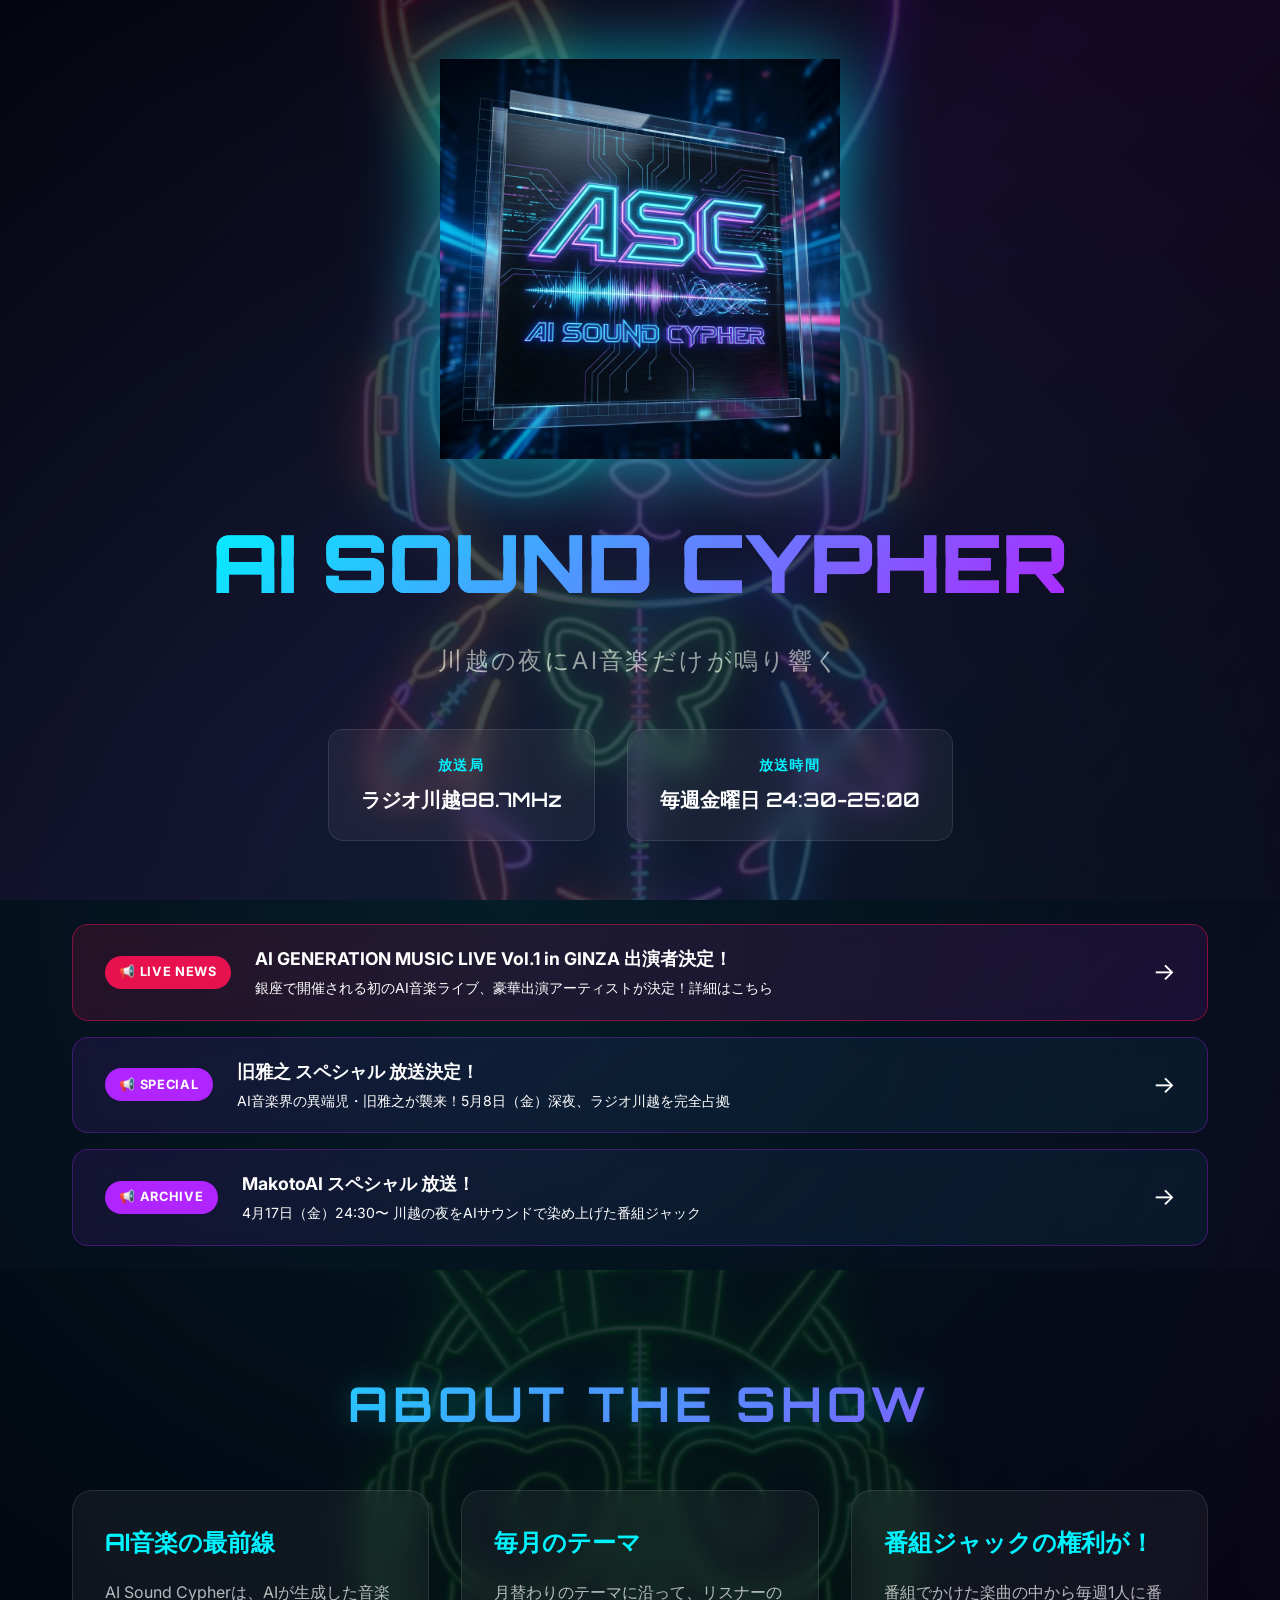
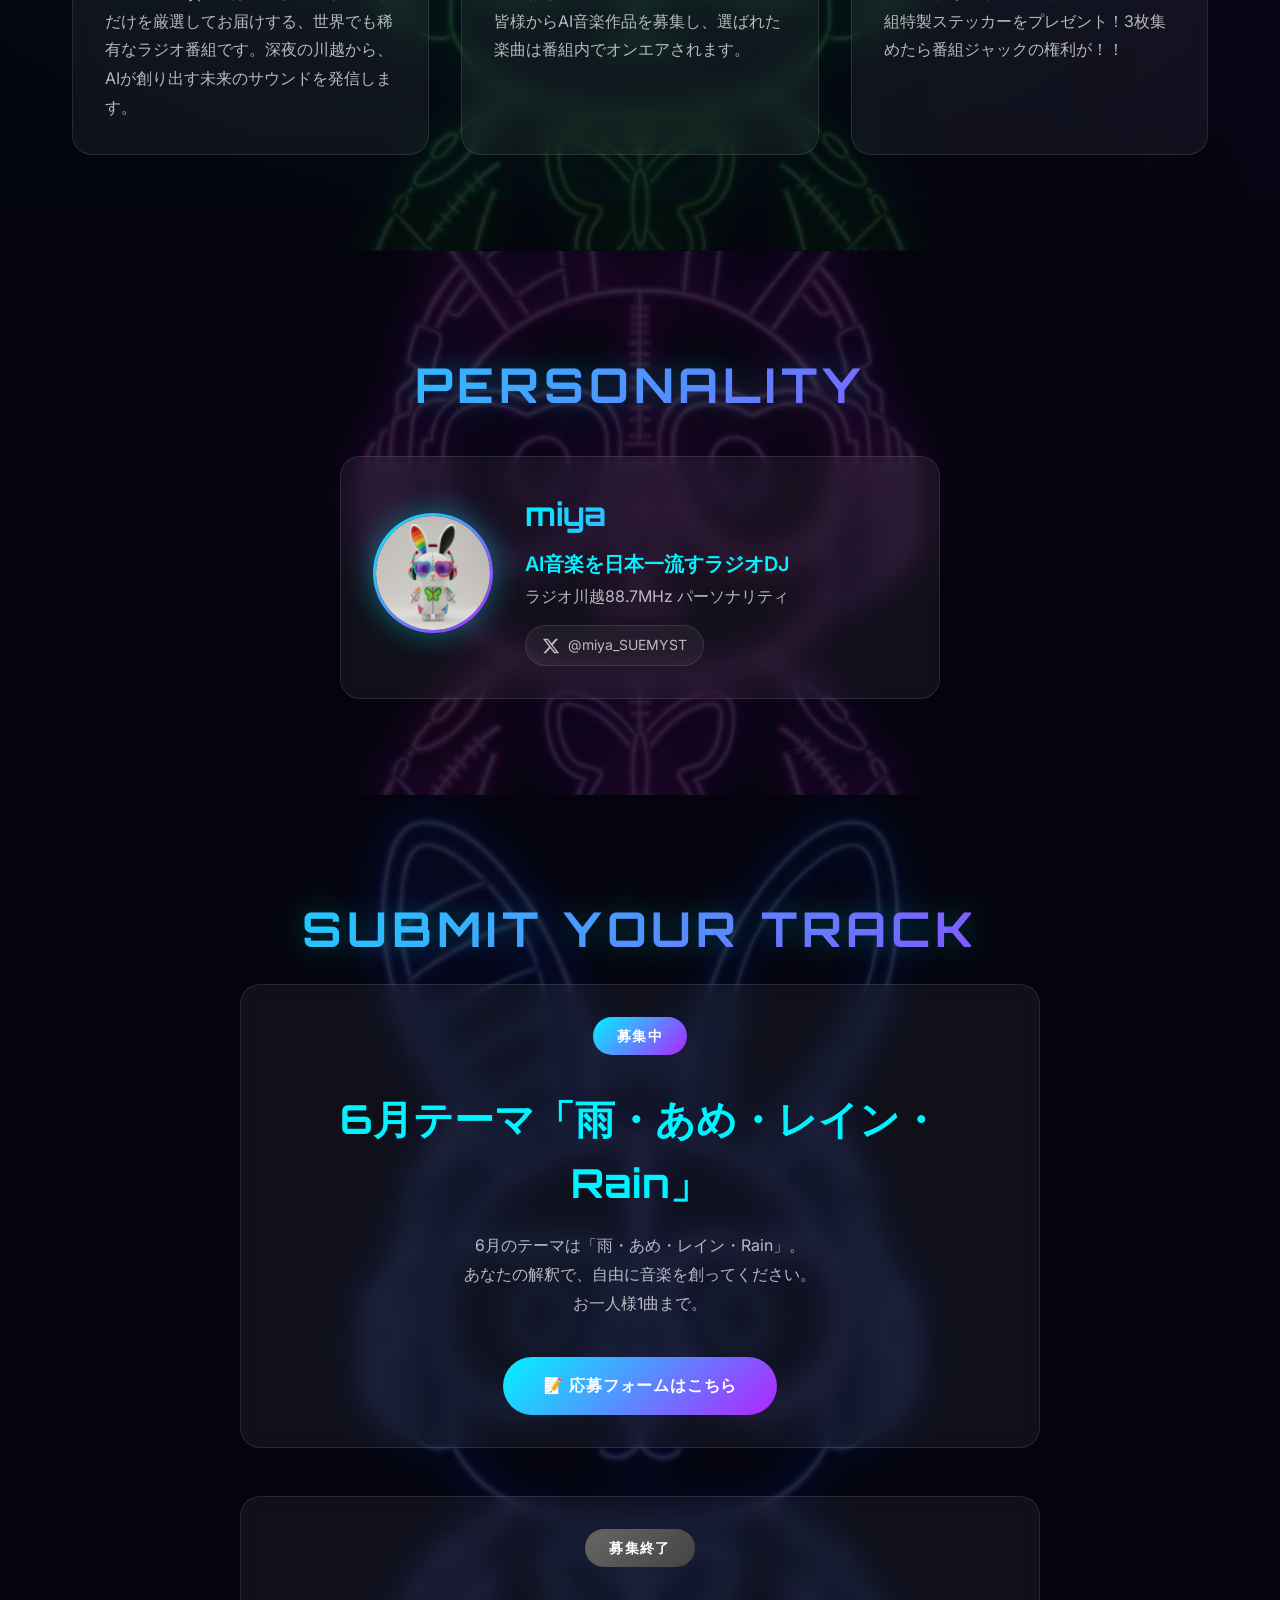
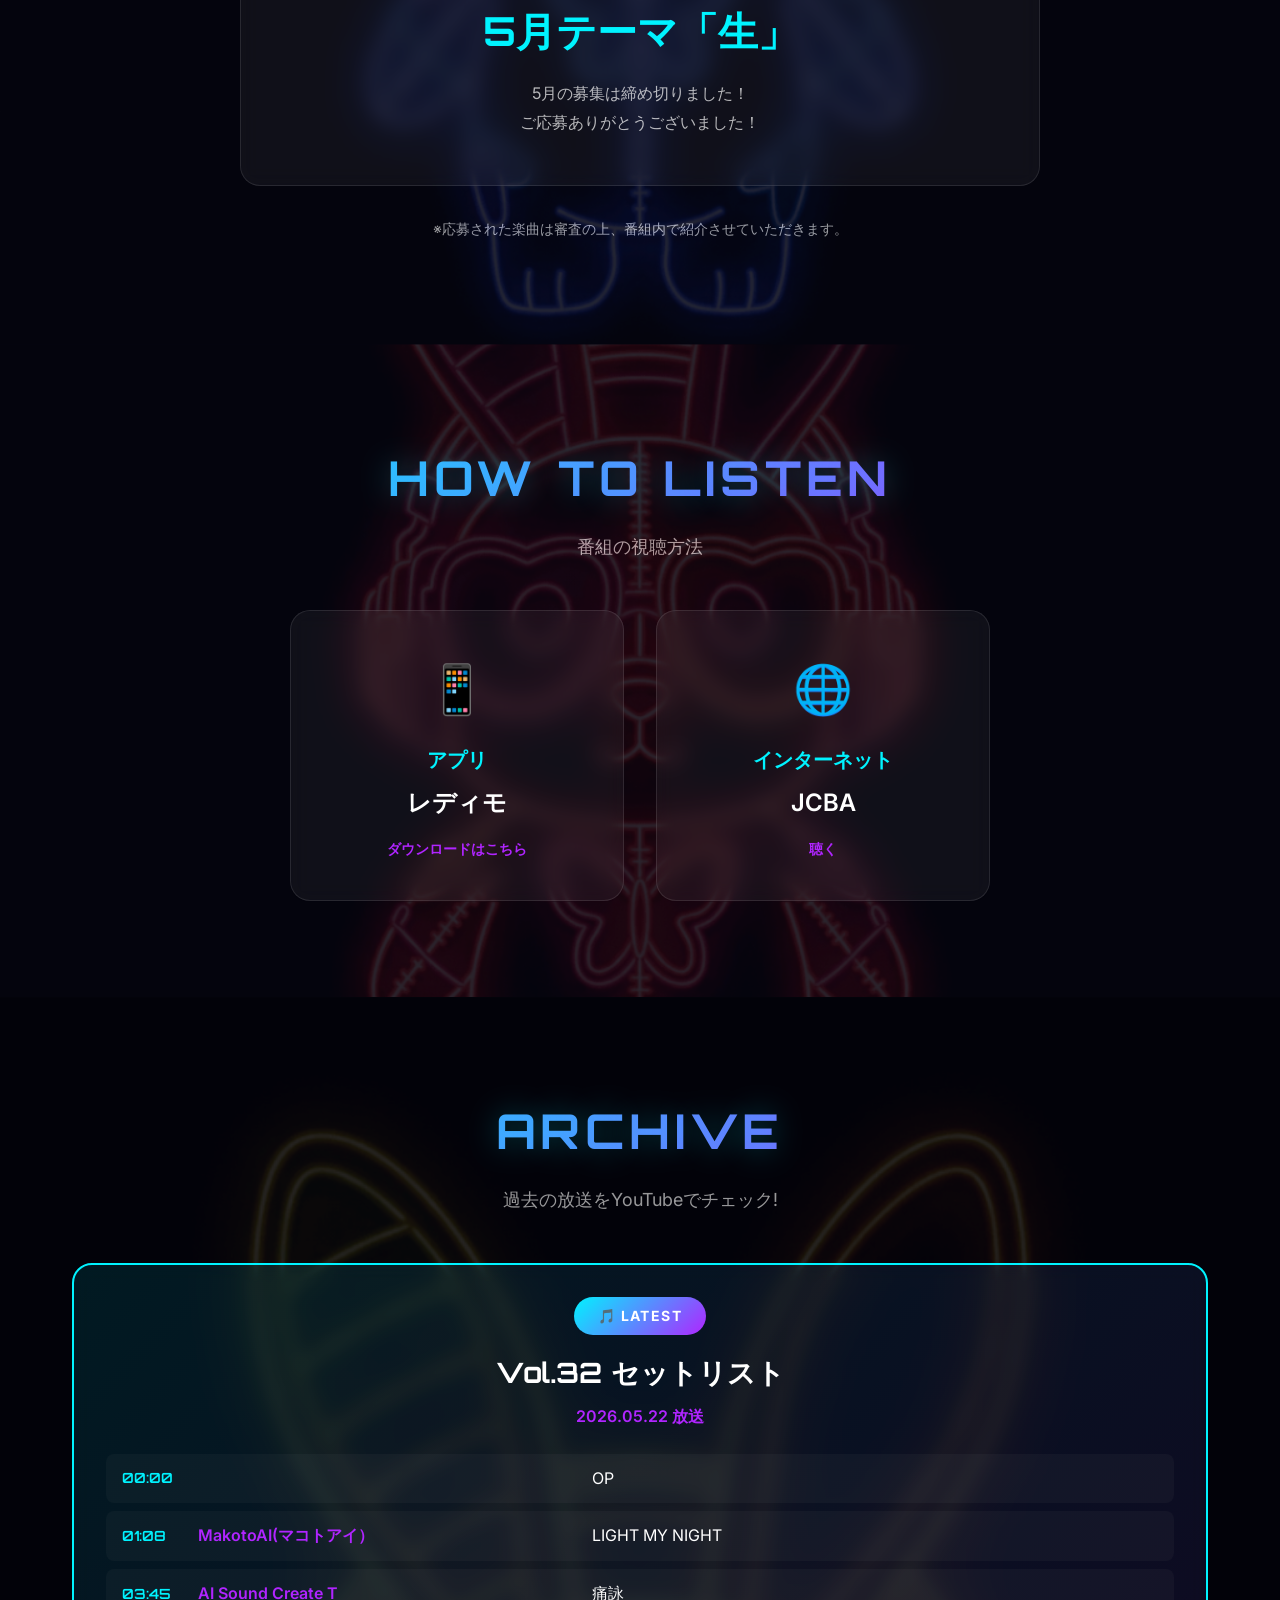
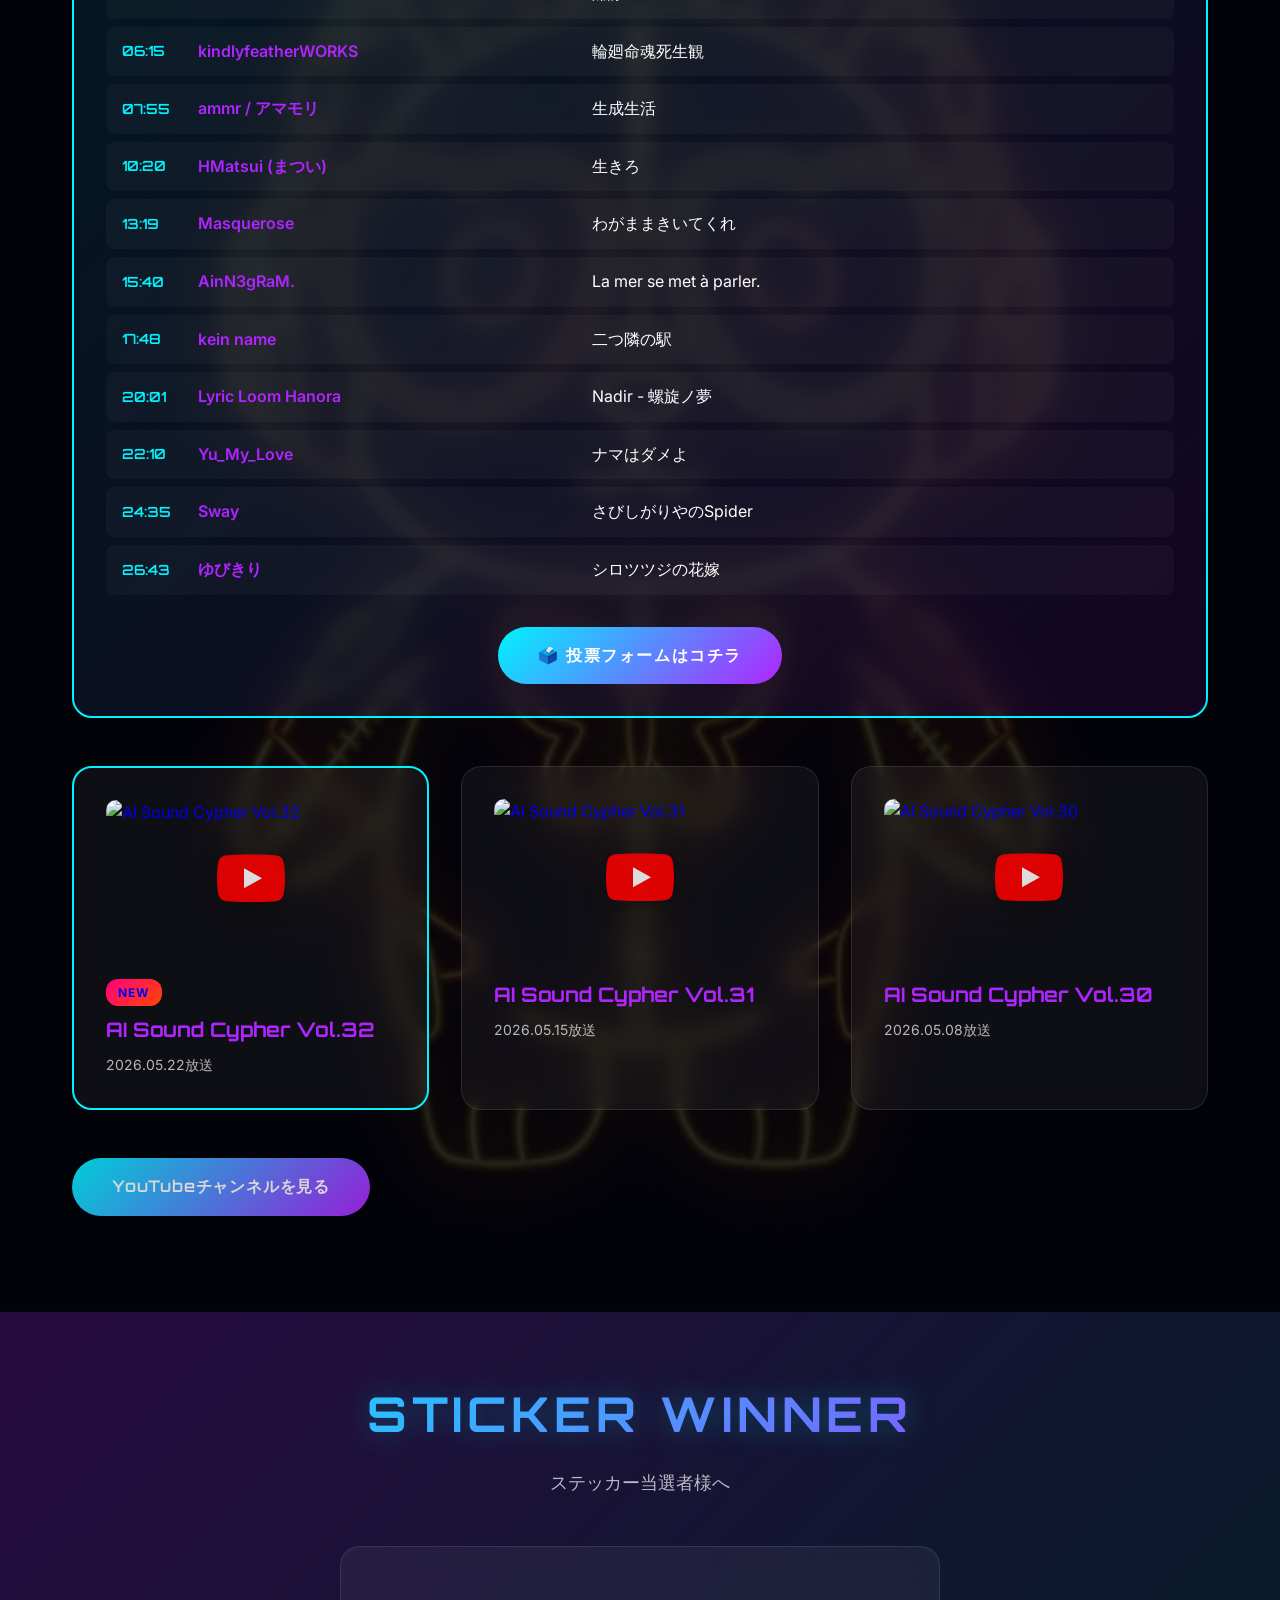
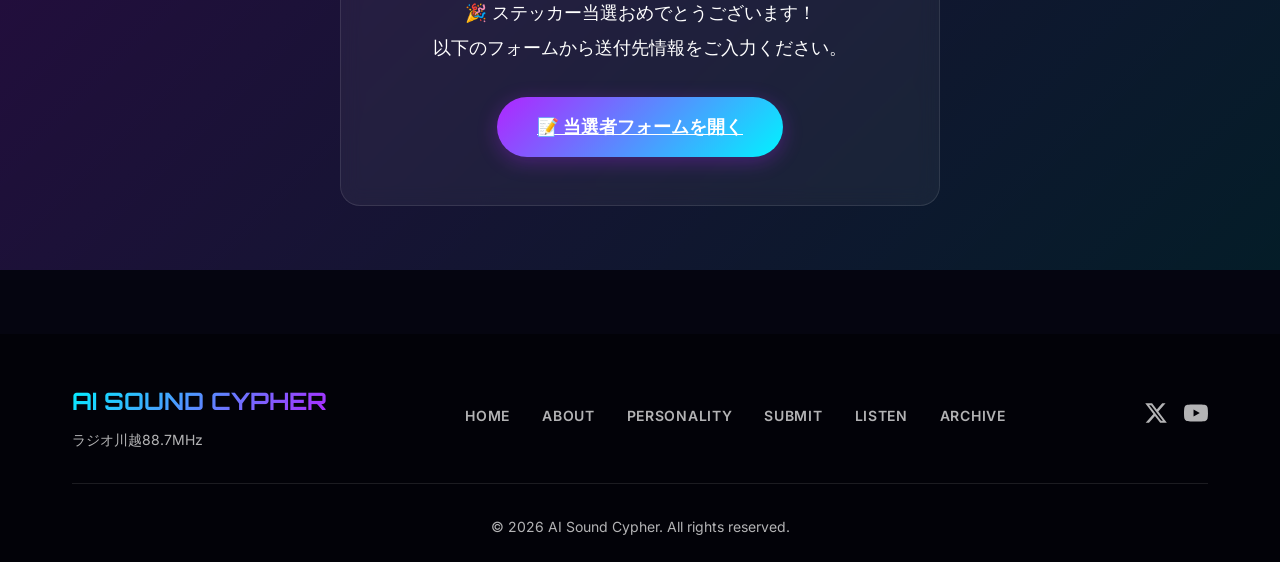
==== commit 298e5981: "Update index.html to Vol.32 (YouTube: Iut9zArR6nc)" ====
--- a/index.html
+++ b/index.html
@@ -36,8 +36,16 @@
     </section>
     <section class="special-announcement">
         <div class="container">
-            <a href="/pr/vol2.html" class="announcement-banner glass latest">
-                <div class="announcement-badge">📢 NEW SPECIAL</div>
+            <a href="https://ai-generation-music-live.coedo-music.jp/" target="_blank" class="announcement-banner glass">
+                <div class="announcement-badge">📢 LIVE NEWS</div>
+                <div class="announcement-text">
+                    <span class="announcement-title">AI GENERATION MUSIC LIVE Vol.1 in GINZA 出演者決定！</span>
+                    <span class="announcement-sub">銀座で開催される初のAI音楽ライブ、豪華出演アーティストが決定！詳細はこちら</span>
+                </div>
+                <div class="announcement-arrow">→</div>
+            </a>
+            <a href="/pr/vol2.html" class="announcement-banner glass secondary-announcement">
+                <div class="announcement-badge">📢 SPECIAL</div>
                 <div class="announcement-text">
                     <span class="announcement-title">旧雅之 スペシャル 放送決定！</span>
                     <span class="announcement-sub">AI音楽界の異端児・旧雅之が襲来！5月8日（金）深夜、ラジオ川越を完全占拠</span>
@@ -148,33 +156,48 @@
             <div class="setlist-highlight glass">
                 <div class="setlist-header">
                     <span class="setlist-badge">🎵 LATEST</span>
-                    <h3>Vol.31 セットリスト</h3>
-                    <p class="setlist-date">2026.05.15 放送</p>
+                    <h3>Vol.32 セットリスト</h3>
+                    <p class="setlist-date">2026.05.22 放送</p>
                 </div>
                 <div class="setlist-content">
                     <div class="setlist-item"><span class="time">00:00</span><span class="artist"></span><span class="title">OP</span></div>
-                    <div class="setlist-item"><span class="time">01:09</span><span class="artist">からすい</span><span class="title">Last Breath</span></div>
-                    <div class="setlist-item"><span class="time">03:37</span><span class="artist">Liam｜Lunar Resonance Records</span><span class="title">生い茂る</span></div>
-                    <div class="setlist-item"><span class="time">05:37</span><span class="artist">ブランシェスカ@ABCR</span><span class="title">生きた罪跡</span></div>
-                    <div class="setlist-item"><span class="time">07:54</span><span class="artist">イカルゴ</span><span class="title">MAMMA</span></div>
-                    <div class="setlist-item"><span class="time">09:55</span><span class="artist">我楽多の剛剛;go</span><span class="title">シアワセノカタチ</span></div>
-                    <div class="setlist-item"><span class="time">11:48</span><span class="artist">天汐香弓</span><span class="title">機械仕掛けの恋だとしても</span></div>
-                    <div class="setlist-item"><span class="time">14:55</span><span class="artist">でもん</span><span class="title">生きて</span></div>
-                    <div class="setlist-item"><span class="time">16:14</span><span class="artist">じぞまえ</span><span class="title">手の中のいのち</span></div>
-                    <div class="setlist-item"><span class="time">18:46</span><span class="artist">関西方麺</span><span class="title">Living in fiction</span></div>
-                    <div class="setlist-item"><span class="time">20:36</span><span class="artist">SDAI@ELEMAYUちゃんねるのひと</span><span class="title">蹄の音</span></div>
-                    <div class="setlist-item"><span class="time">22:34</span><span class="artist">🪐YB🌟</span><span class="title">Half Bloom 生の途中で</span></div>
-                    <div class="setlist-item"><span class="time">25:09</span><span class="artist">銀髪ちゃん</span><span class="title">Vibes, Vibes</span></div>
-                    <div class="setlist-item"><span class="time">27:32</span><span class="artist">men's brief factory</span><span class="title">息子</span></div>
+                    <div class="setlist-item"><span class="time">01:08</span><span class="artist">MakotoAI(マコトアイ）</span><span class="title">LIGHT MY NIGHT</span></div>
+                    <div class="setlist-item"><span class="time">03:45</span><span class="artist">AI Sound Create T </span><span class="title">痛詠</span></div>
+                    <div class="setlist-item"><span class="time">06:15</span><span class="artist">kindlyfeatherWORKS </span><span class="title">輪廻命魂死生観</span></div>
+                    <div class="setlist-item"><span class="time">07:55</span><span class="artist">ammr / アマモリ</span><span class="title">生成生活</span></div>
+                    <div class="setlist-item"><span class="time">10:20</span><span class="artist">HMatsui (まつい)</span><span class="title">生きろ</span></div>
+                    <div class="setlist-item"><span class="time">13:19</span><span class="artist">Masquerose</span><span class="title">わがままきいてくれ</span></div>
+                    <div class="setlist-item"><span class="time">15:40</span><span class="artist">AinN3gRaM.</span><span class="title">La mer se met à parler.</span></div>
+                    <div class="setlist-item"><span class="time">17:48</span><span class="artist">kein name</span><span class="title">二つ隣の駅</span></div>
+                    <div class="setlist-item"><span class="time">20:01</span><span class="artist">Lyric Loom Hanora</span><span class="title">Nadir - 螺旋ノ夢</span></div>
+                    <div class="setlist-item"><span class="time">22:10</span><span class="artist">Yu_My_Love</span><span class="title">ナマはダメよ</span></div>
+                    <div class="setlist-item"><span class="time">24:35</span><span class="artist">Sway</span><span class="title">さびしがりやのSpider</span></div>
+                    <div class="setlist-item"><span class="time">26:43</span><span class="artist">ゆびきり</span><span class="title">シロツツジの花嫁</span></div>
                 </div>
                 <div class="vote-link-container" style="margin-top: 2rem; text-align: center;">
-                    <a href="https://forms.gle/MKF296DAoMtRK9Hv5" target="_blank" class="btn-vote">
+                    <a href="https://forms.gle/eVwXzvw85vcRFWBG6" target="_blank" class="btn-vote">
                         🗳️ 投票フォームはコチラ
                     </a>
                 </div>
             </div>
             <div class="archive-grid">
-                <a href="https://youtu.be/wHO2r47xLOA" target="_blank" class="video-card glass featured">
+                <a href="https://youtu.be/Iut9zArR6nc" target="_blank" class="video-card glass featured">
+                    <div class="video-wrapper thumbnail-wrapper">
+                        <img src="https://img.youtube.com/vi/Iut9zArR6nc/maxresdefault.jpg" alt="AI Sound Cypher Vol.32" class="video-thumbnail">
+                        <div class="play-button">
+                            <svg viewBox="0 0 68 48" width="68" height="48">
+                                <path d="M66.52,7.74c-0.78-2.93-2.49-5.41-5.42-6.19C55.79,.13,34,0,34,0S12.21,.13,6.9,1.55 C3.97,2.33,2.27,4.81,1.48,7.74C0.06,13.05,0,24,0,24s0.06,10.95,1.48,16.26c0.78,2.93,2.49,5.41,5.42,6.19 C12.21,47.87,34,48,34,48s21.79-0.13,27.1-1.55c2.93-0.78,4.64-3.26,5.42-6.19C67.94,34.95,68,24,68,24S67.94,13.05,66.52,7.74z" fill="#f00"></path>
+                                <path d="M 45,24 27,14 27,34" fill="#fff"></path>
+                            </svg>
+                        </div>
+                    </div>
+                    <div class="video-info">
+                        <span class="new-badge">NEW</span>
+                        <h3>AI Sound Cypher Vol.32</h3>
+                        <p>2026.05.22放送</p>
+                    </div>
+                </a>
+                <a href="https://youtu.be/wHO2r47xLOA" target="_blank" class="video-card glass">
                     <div class="video-wrapper thumbnail-wrapper">
                         <img src="https://img.youtube.com/vi/wHO2r47xLOA/maxresdefault.jpg" alt="AI Sound Cypher Vol.31" class="video-thumbnail">
                         <div class="play-button">
@@ -185,7 +208,6 @@
                         </div>
                     </div>
                     <div class="video-info">
-                        <span class="new-badge">NEW</span>
                         <h3>AI Sound Cypher Vol.31</h3>
                         <p>2026.05.15放送</p>
                     </div>
@@ -203,21 +225,6 @@
                     <div class="video-info">
                         <h3>AI Sound Cypher Vol.30</h3>
                         <p>2026.05.08放送</p>
-                    </div>
-                </a>
-                <a href="https://youtu.be/z6FieE5IatY" target="_blank" class="video-card glass">
-                    <div class="video-wrapper thumbnail-wrapper">
-                        <img src="https://img.youtube.com/vi/z6FieE5IatY/maxresdefault.jpg" alt="AI Sound Cypher Vol.29" class="video-thumbnail">
-                        <div class="play-button">
-                            <svg viewBox="0 0 68 48" width="68" height="48">
-                                <path d="M66.52,7.74c-0.78-2.93-2.49-5.41-5.42-6.19C55.79,.13,34,0,34,0S12.21,.13,6.9,1.55 C3.97,2.33,2.27,4.81,1.48,7.74C0.06,13.05,0,24,0,24s0.06,10.95,1.48,16.26c0.78,2.93,2.49,5.41,5.42,6.19 C12.21,47.87,34,48,34,48s21.79-0.13,27.1-1.55c2.93-0.78,4.64-3.26,5.42-6.19C67.94,34.95,68,24,68,24S67.94,13.05,66.52,7.74z" fill="#f00"></path>
-                                <path d="M 45,24 27,14 27,34" fill="#fff"></path>
-                            </svg>
-                        </div>
-                    </div>
-                    <div class="video-info">
-                        <h3>AI Sound Cypher Vol.29</h3>
-                        <p>2026.05.01放送</p>
                     </div>
                 </a>
             </div>
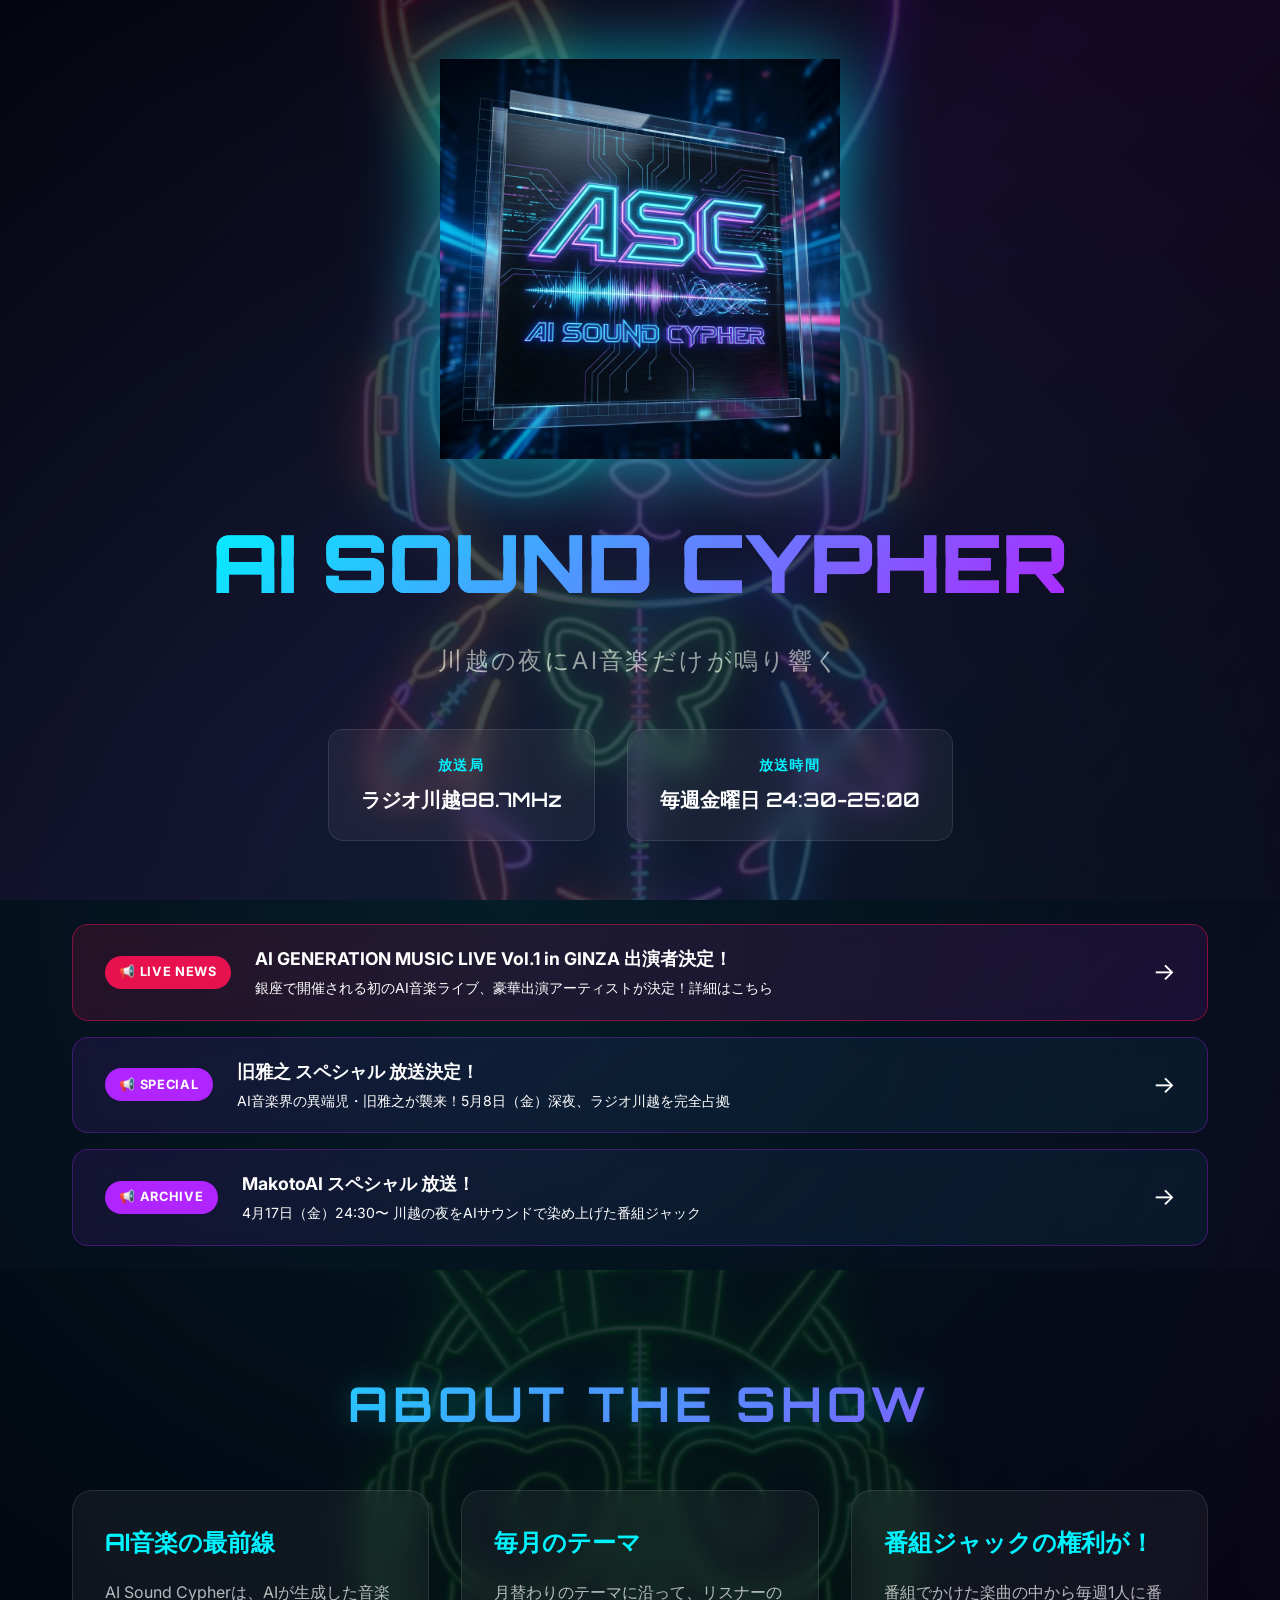
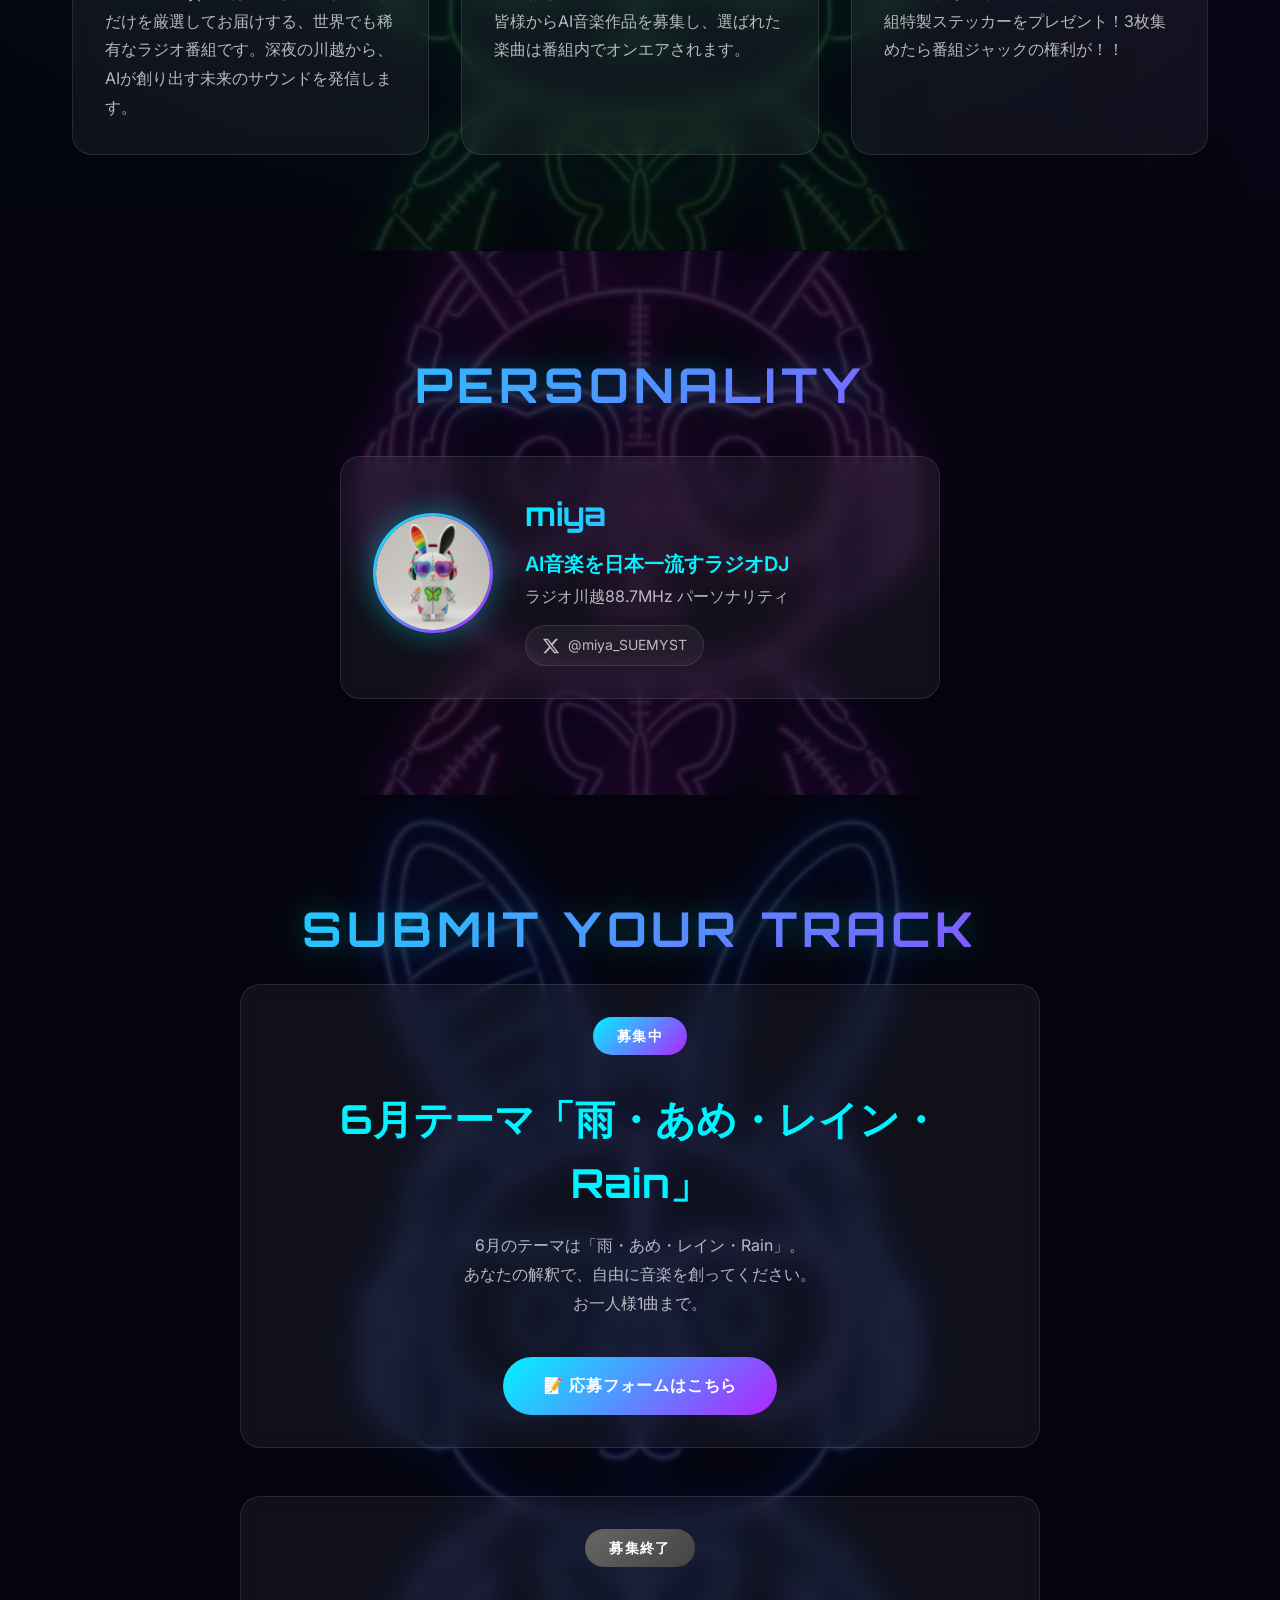
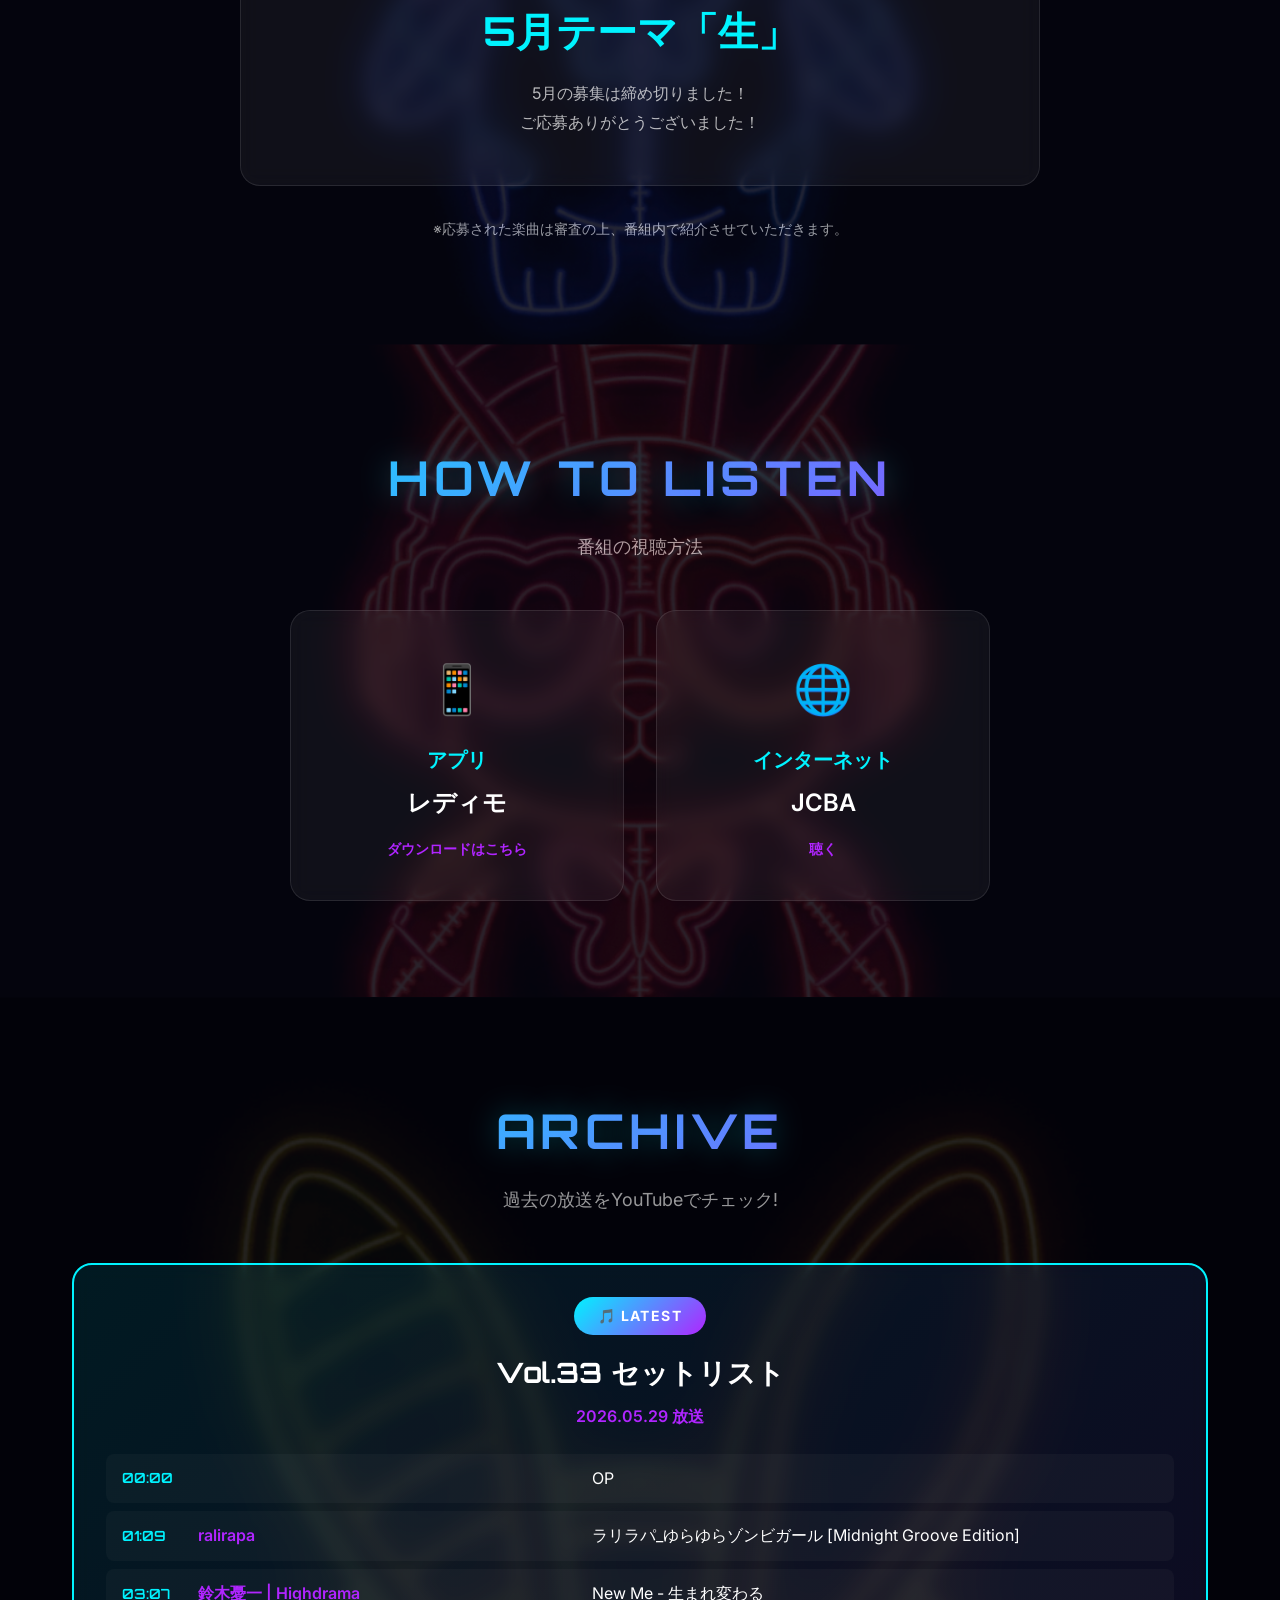
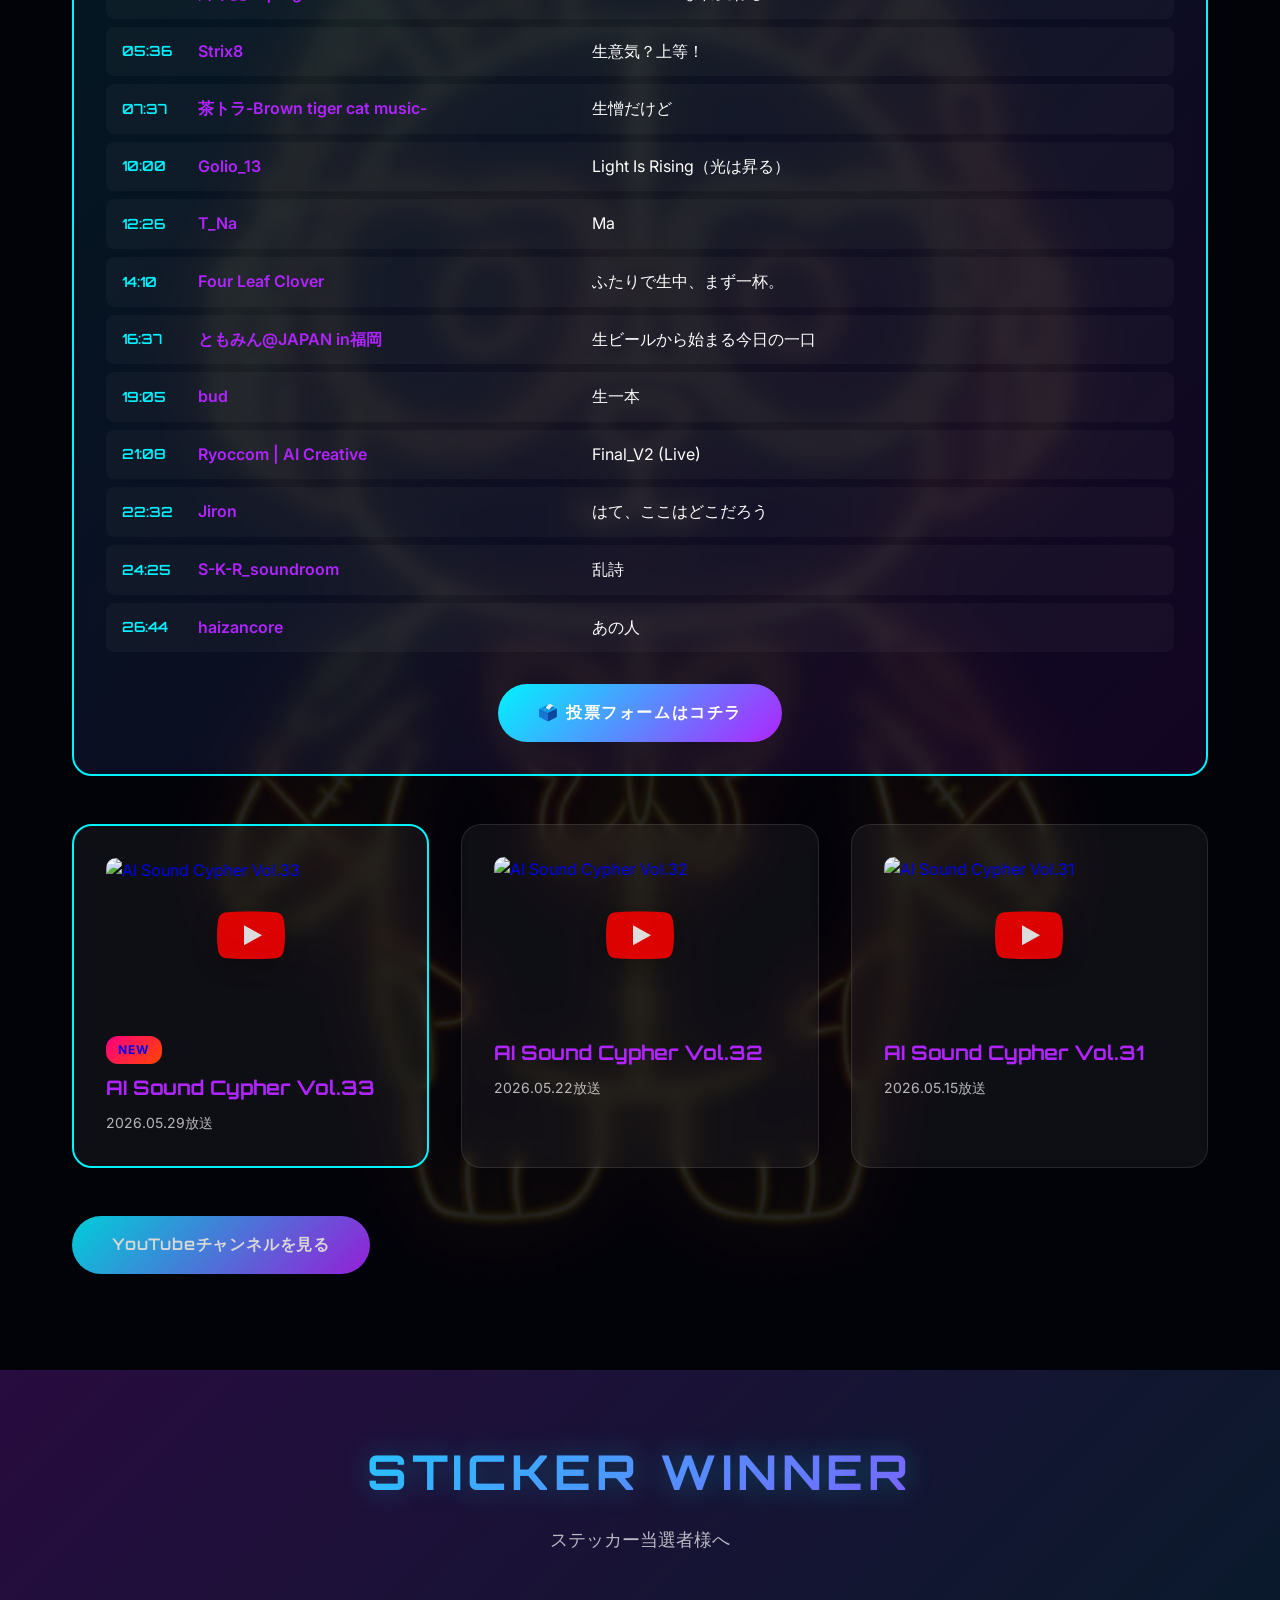
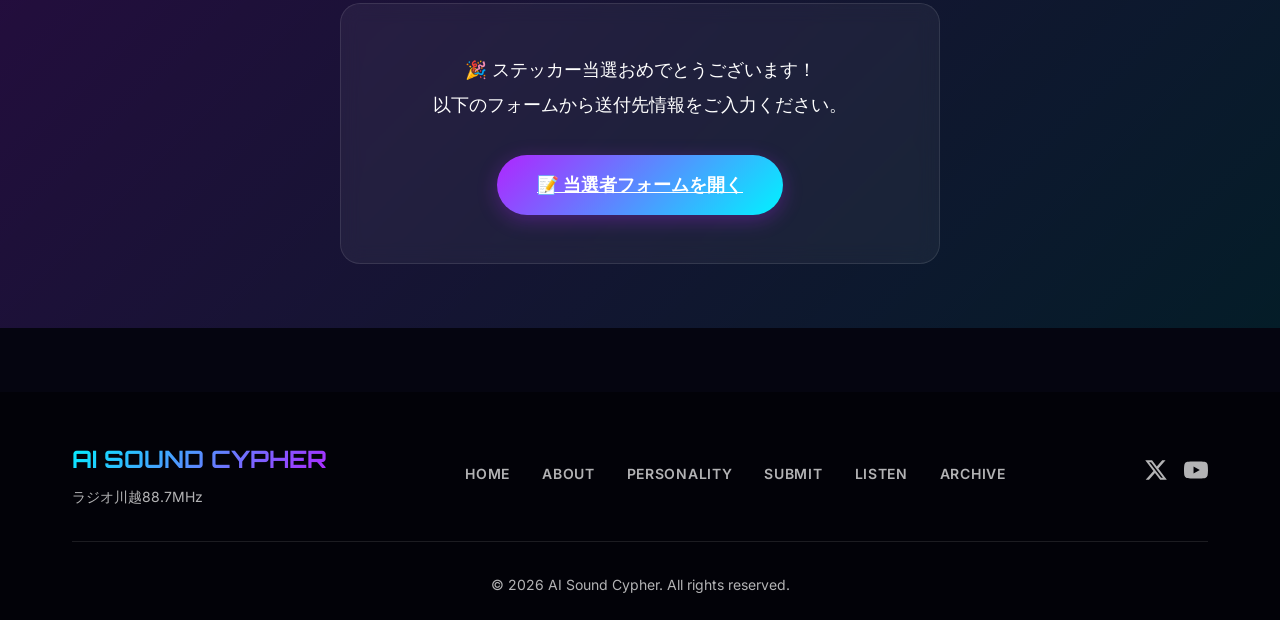
==== commit 2cc558f0: "🎵 Update Vol.33 Setlist (2026.05.29)" ====
--- a/index.html
+++ b/index.html
@@ -156,32 +156,49 @@
             <div class="setlist-highlight glass">
                 <div class="setlist-header">
                     <span class="setlist-badge">🎵 LATEST</span>
-                    <h3>Vol.32 セットリスト</h3>
-                    <p class="setlist-date">2026.05.22 放送</p>
+                    <h3>Vol.33 セットリスト</h3>
+                    <p class="setlist-date">2026.05.29 放送</p>
                 </div>
                 <div class="setlist-content">
                     <div class="setlist-item"><span class="time">00:00</span><span class="artist"></span><span class="title">OP</span></div>
-                    <div class="setlist-item"><span class="time">01:08</span><span class="artist">MakotoAI(マコトアイ）</span><span class="title">LIGHT MY NIGHT</span></div>
-                    <div class="setlist-item"><span class="time">03:45</span><span class="artist">AI Sound Create T </span><span class="title">痛詠</span></div>
-                    <div class="setlist-item"><span class="time">06:15</span><span class="artist">kindlyfeatherWORKS </span><span class="title">輪廻命魂死生観</span></div>
-                    <div class="setlist-item"><span class="time">07:55</span><span class="artist">ammr / アマモリ</span><span class="title">生成生活</span></div>
-                    <div class="setlist-item"><span class="time">10:20</span><span class="artist">HMatsui (まつい)</span><span class="title">生きろ</span></div>
-                    <div class="setlist-item"><span class="time">13:19</span><span class="artist">Masquerose</span><span class="title">わがままきいてくれ</span></div>
-                    <div class="setlist-item"><span class="time">15:40</span><span class="artist">AinN3gRaM.</span><span class="title">La mer se met à parler.</span></div>
-                    <div class="setlist-item"><span class="time">17:48</span><span class="artist">kein name</span><span class="title">二つ隣の駅</span></div>
-                    <div class="setlist-item"><span class="time">20:01</span><span class="artist">Lyric Loom Hanora</span><span class="title">Nadir - 螺旋ノ夢</span></div>
-                    <div class="setlist-item"><span class="time">22:10</span><span class="artist">Yu_My_Love</span><span class="title">ナマはダメよ</span></div>
-                    <div class="setlist-item"><span class="time">24:35</span><span class="artist">Sway</span><span class="title">さびしがりやのSpider</span></div>
-                    <div class="setlist-item"><span class="time">26:43</span><span class="artist">ゆびきり</span><span class="title">シロツツジの花嫁</span></div>
+                    <div class="setlist-item"><span class="time">01:09</span><span class="artist">ralirapa</span><span class="title">ラリラパ_ゆらゆらゾンビガール [Midnight Groove Edition]</span></div>
+                    <div class="setlist-item"><span class="time">03:07</span><span class="artist">鈴木憂一 | Highdrama</span><span class="title">New Me - 生まれ変わる</span></div>
+                    <div class="setlist-item"><span class="time">05:36</span><span class="artist">Strix8</span><span class="title">生意気？上等！</span></div>
+                    <div class="setlist-item"><span class="time">07:37</span><span class="artist">茶トラ-Brown tiger cat music-</span><span class="title">生憎だけど</span></div>
+                    <div class="setlist-item"><span class="time">10:00</span><span class="artist">Golio_13</span><span class="title">Light Is Rising（光は昇る）</span></div>
+                    <div class="setlist-item"><span class="time">12:26</span><span class="artist">T_Na</span><span class="title">Ma</span></div>
+                    <div class="setlist-item"><span class="time">14:10</span><span class="artist">Four Leaf Clover</span><span class="title">ふたりで生中、まず一杯。</span></div>
+                    <div class="setlist-item"><span class="time">16:37</span><span class="artist">ともみん@JAPAN in福岡</span><span class="title">生ビールから始まる今日の一口</span></div>
+                    <div class="setlist-item"><span class="time">19:05</span><span class="artist">bud</span><span class="title">生一本</span></div>
+                    <div class="setlist-item"><span class="time">21:08</span><span class="artist">Ryoccom | AI Creative</span><span class="title">Final_V2 (Live)</span></div>
+                    <div class="setlist-item"><span class="time">22:32</span><span class="artist">Jiron</span><span class="title">はて、ここはどこだろう</span></div>
+                    <div class="setlist-item"><span class="time">24:25</span><span class="artist">S-K-R_soundroom</span><span class="title">乱詩</span></div>
+                    <div class="setlist-item"><span class="time">26:44</span><span class="artist">haizancore</span><span class="title">あの人</span></div>
                 </div>
                 <div class="vote-link-container" style="margin-top: 2rem; text-align: center;">
-                    <a href="https://forms.gle/eVwXzvw85vcRFWBG6" target="_blank" class="btn-vote">
+                    <a href="https://forms.gle/VTpqcuGZWBHpHbNd9" target="_blank" class="btn-vote">
                         🗳️ 投票フォームはコチラ
                     </a>
                 </div>
             </div>
             <div class="archive-grid">
-                <a href="https://youtu.be/Iut9zArR6nc" target="_blank" class="video-card glass featured">
+                <a href="https://youtu.be/KeGRZLzXecE" target="_blank" class="video-card glass featured">
+                    <div class="video-wrapper thumbnail-wrapper">
+                        <img src="https://img.youtube.com/vi/KeGRZLzXecE/maxresdefault.jpg" alt="AI Sound Cypher Vol.33" class="video-thumbnail">
+                        <div class="play-button">
+                            <svg viewBox="0 0 68 48" width="68" height="48">
+                                <path d="M66.52,7.74c-0.78-2.93-2.49-5.41-5.42-6.19C55.79,.13,34,0,34,0S12.21,.13,6.9,1.55 C3.97,2.33,2.27,4.81,1.48,7.74C0.06,13.05,0,24,0,24s0.06,10.95,1.48,16.26c0.78,2.93,2.49,5.41,5.42,6.19 C12.21,47.87,34,48,34,48s21.79-0.13,27.1-1.55c2.93-0.78,4.64-3.26,5.42-6.19C67.94,34.95,68,24,68,24S67.94,13.05,66.52,7.74z" fill="#f00"></path>
+                                <path d="M 45,24 27,14 27,34" fill="#fff"></path>
+                            </svg>
+                        </div>
+                    </div>
+                    <div class="video-info">
+                        <span class="new-badge">NEW</span>
+                        <h3>AI Sound Cypher Vol.33</h3>
+                        <p>2026.05.29放送</p>
+                    </div>
+                </a>
+                <a href="https://youtu.be/Iut9zArR6nc" target="_blank" class="video-card glass">
                     <div class="video-wrapper thumbnail-wrapper">
                         <img src="https://img.youtube.com/vi/Iut9zArR6nc/maxresdefault.jpg" alt="AI Sound Cypher Vol.32" class="video-thumbnail">
                         <div class="play-button">
@@ -192,7 +209,6 @@
                         </div>
                     </div>
                     <div class="video-info">
-                        <span class="new-badge">NEW</span>
                         <h3>AI Sound Cypher Vol.32</h3>
                         <p>2026.05.22放送</p>
                     </div>
@@ -210,21 +226,6 @@
                     <div class="video-info">
                         <h3>AI Sound Cypher Vol.31</h3>
                         <p>2026.05.15放送</p>
-                    </div>
-                </a>
-                <a href="https://youtu.be/tSV4yV5laT0" target="_blank" class="video-card glass">
-                    <div class="video-wrapper thumbnail-wrapper">
-                        <img src="https://img.youtube.com/vi/tSV4yV5laT0/maxresdefault.jpg" alt="AI Sound Cypher Vol.30" class="video-thumbnail">
-                        <div class="play-button">
-                            <svg viewBox="0 0 68 48" width="68" height="48">
-                                <path d="M66.52,7.74c-0.78-2.93-2.49-5.41-5.42-6.19C55.79,.13,34,0,34,0S12.21,.13,6.9,1.55 C3.97,2.33,2.27,4.81,1.48,7.74C0.06,13.05,0,24,0,24s0.06,10.95,1.48,16.26c0.78,2.93,2.49,5.41,5.42,6.19 C12.21,47.87,34,48,34,48s21.79-0.13,27.1-1.55c2.93-0.78,4.64-3.26,5.42-6.19C67.94,34.95,68,24,68,24S67.94,13.05,66.52,7.74z" fill="#f00"></path>
-                                <path d="M 45,24 27,14 27,34" fill="#fff"></path>
-                            </svg>
-                        </div>
-                    </div>
-                    <div class="video-info">
-                        <h3>AI Sound Cypher Vol.30</h3>
-                        <p>2026.05.08放送</p>
                     </div>
                 </a>
             </div>
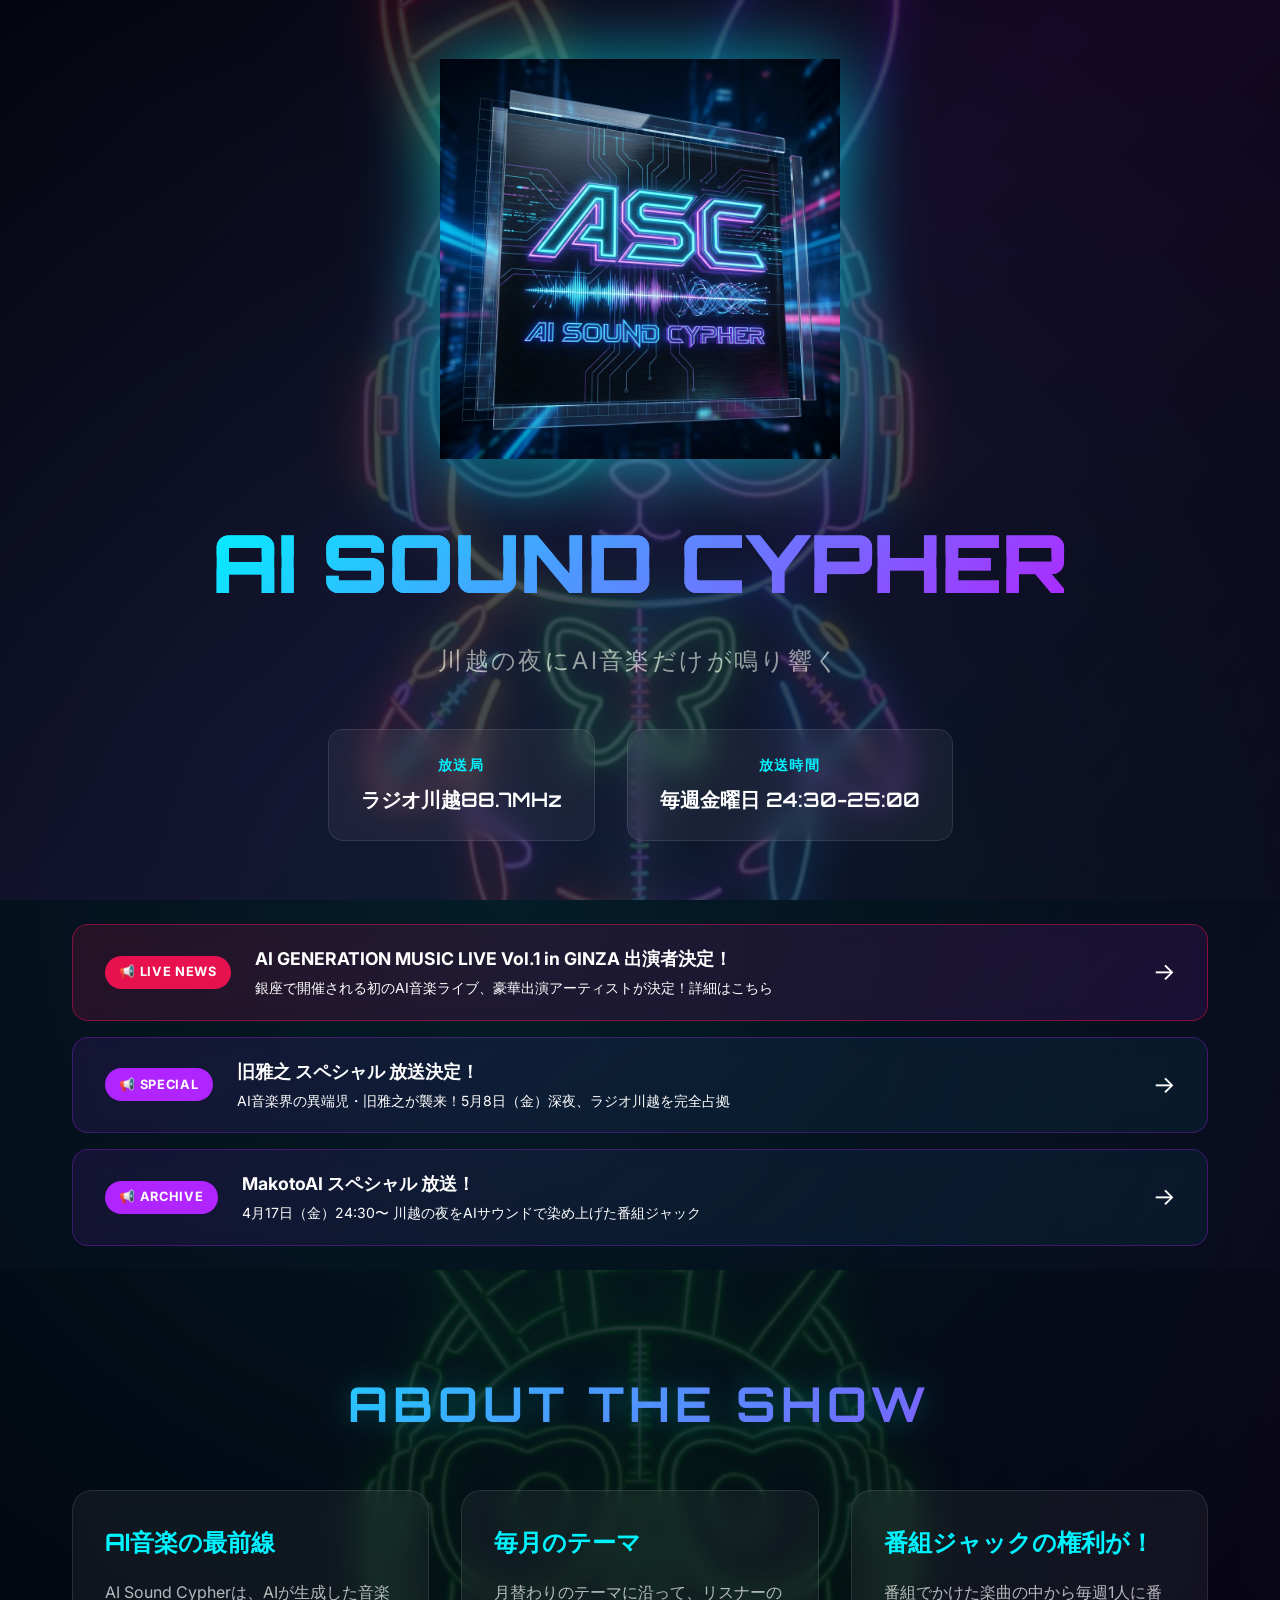
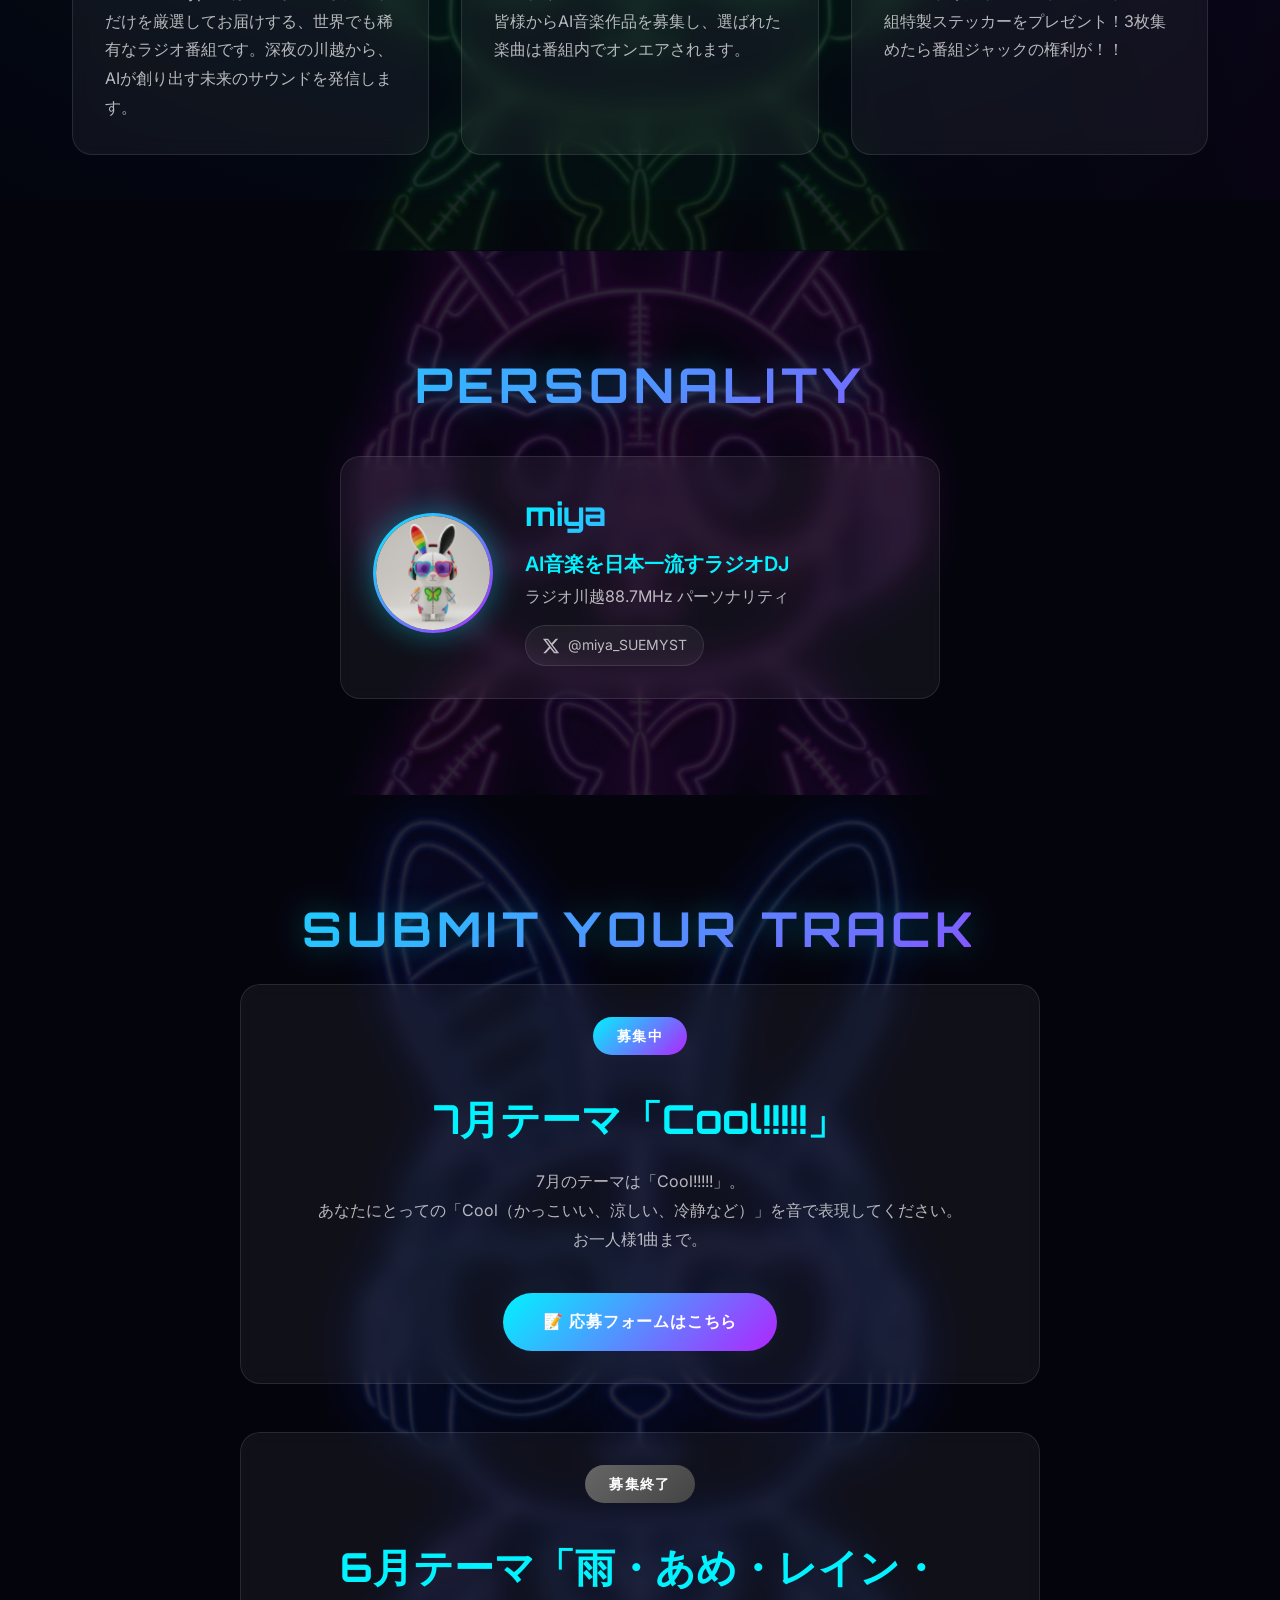
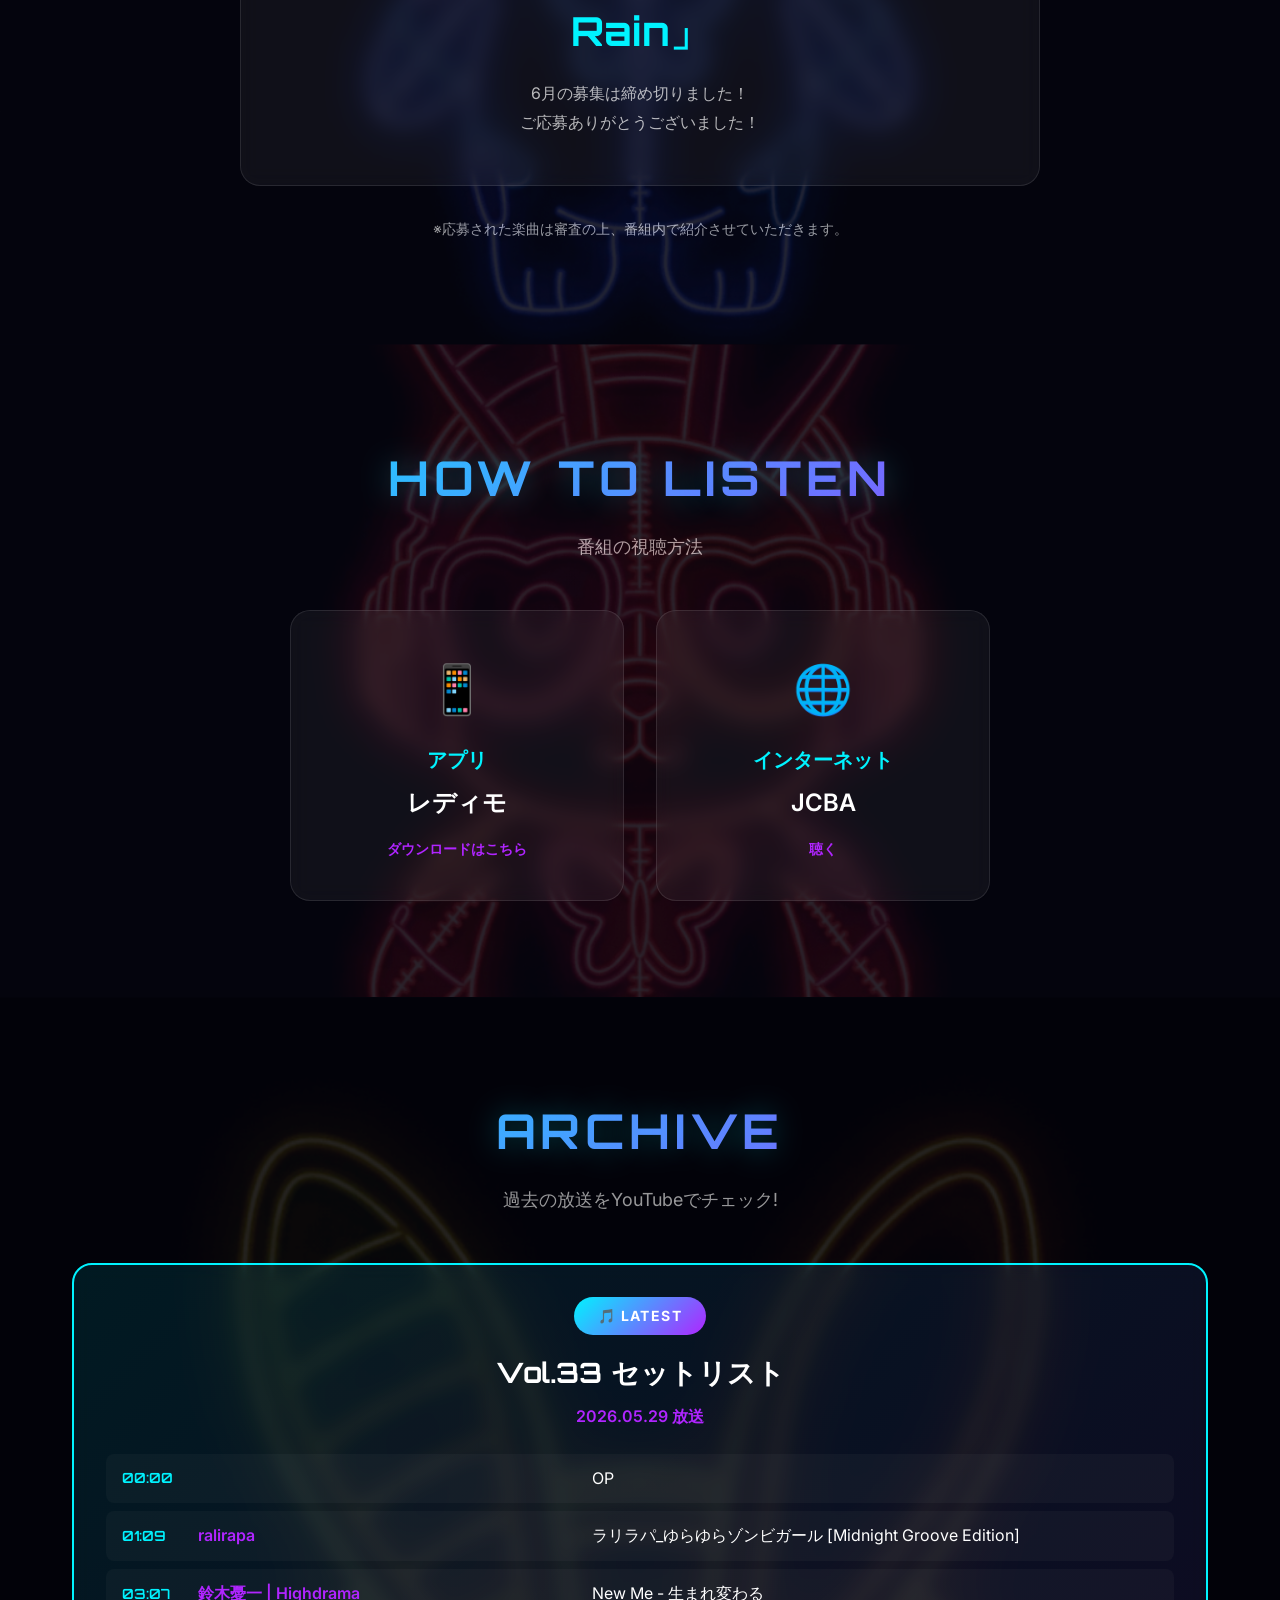
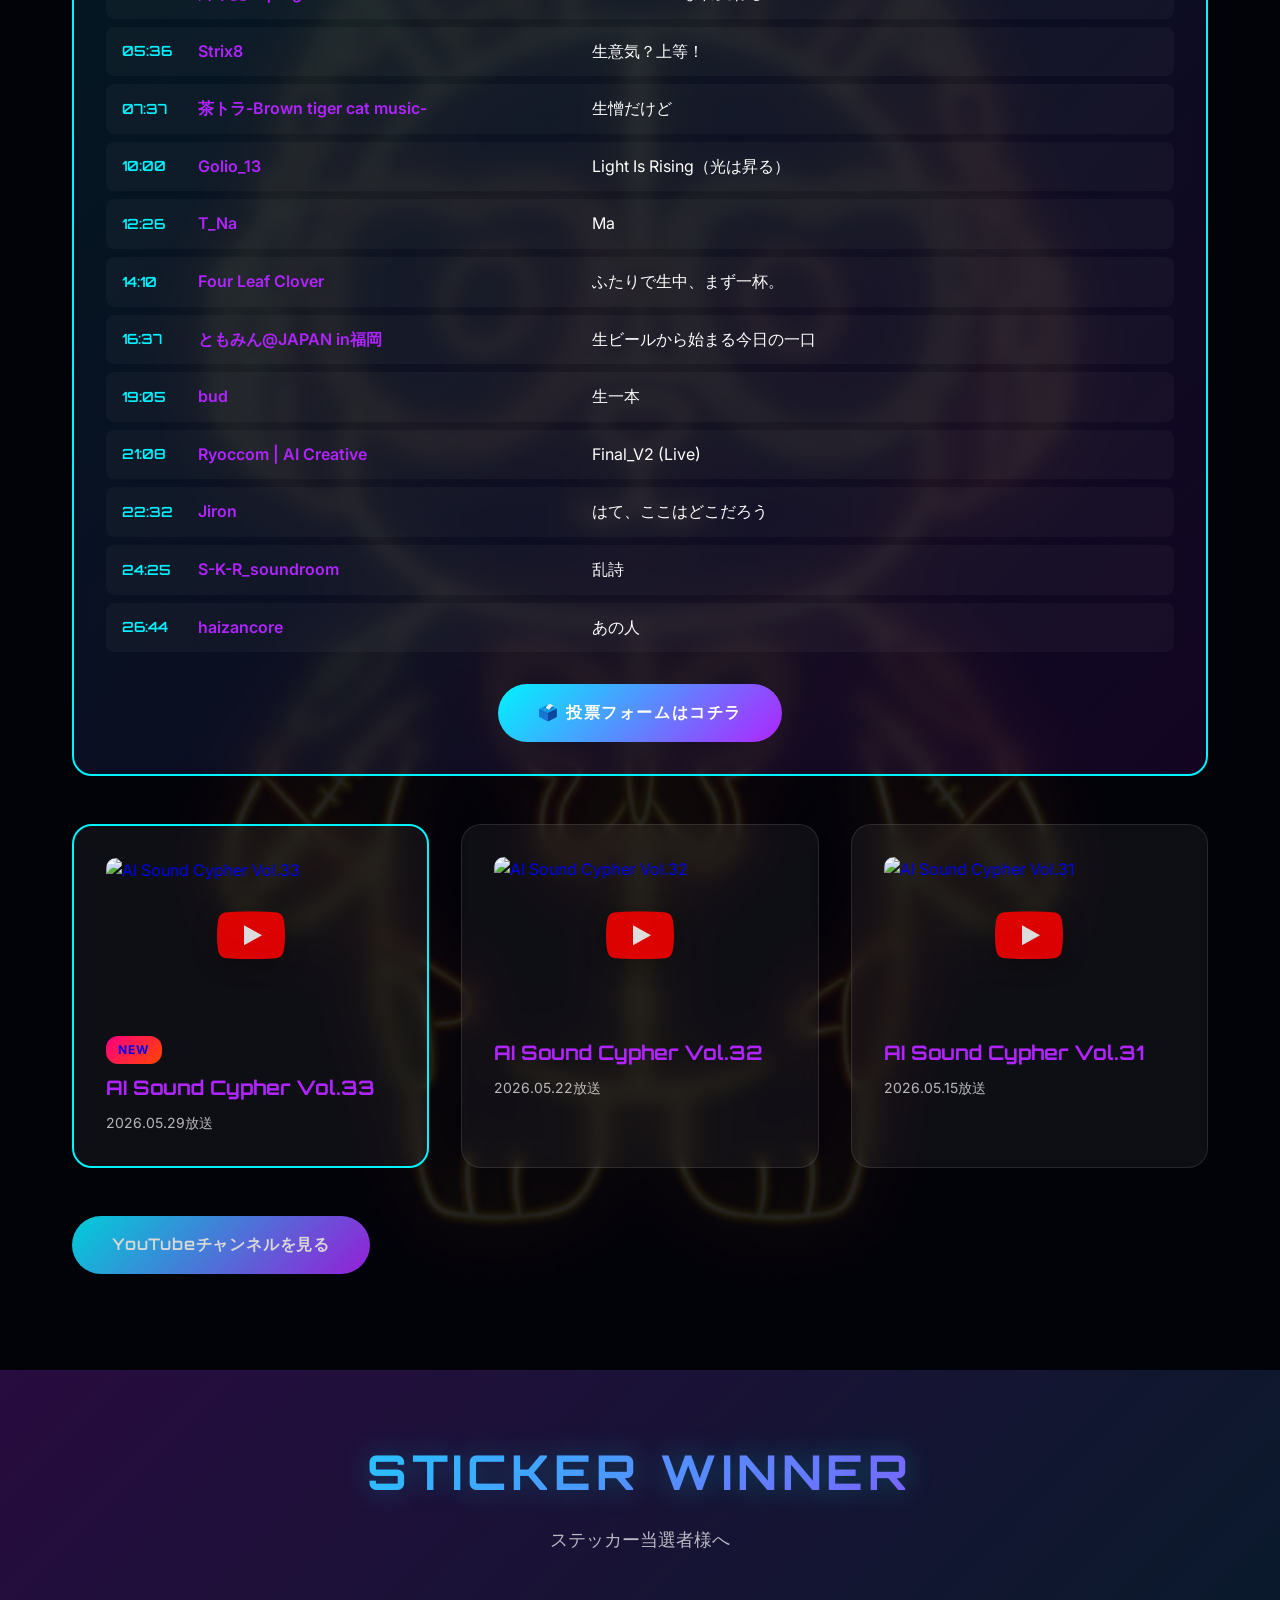
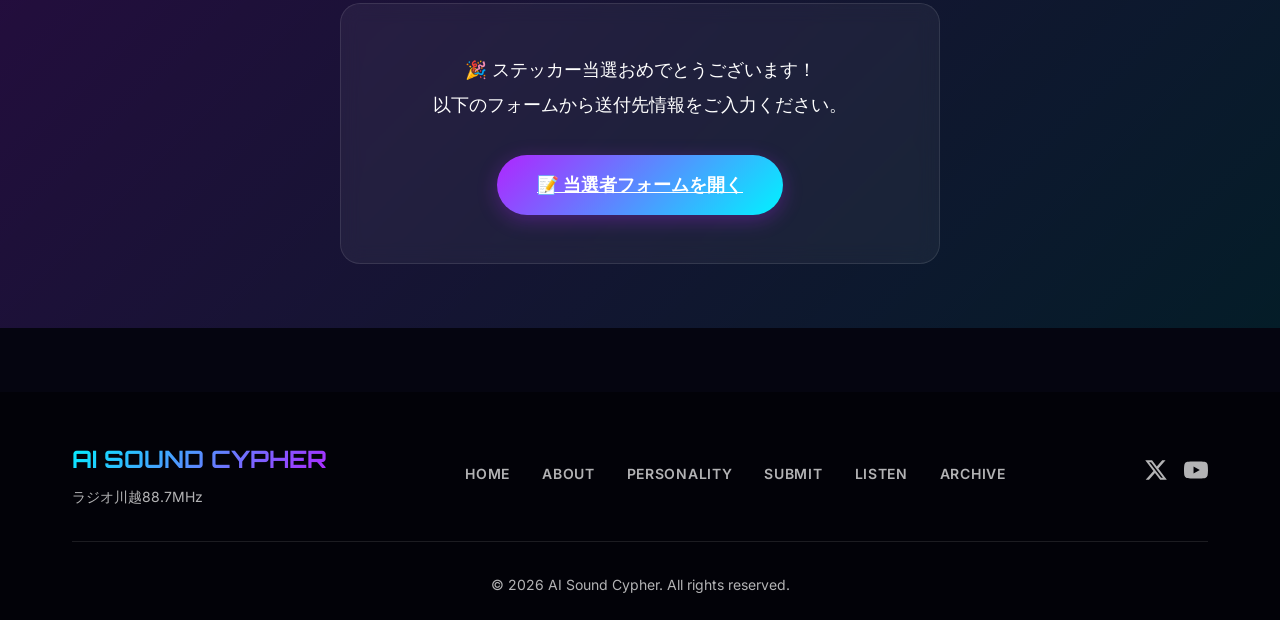
==== commit 3e29efe5: "🎵 Update index.html with July theme Cool!!!!!" ====
--- a/index.html
+++ b/index.html
@@ -109,20 +109,20 @@
             <h2 class="section-title">SUBMIT YOUR TRACK</h2>
             <div class="theme-announcement glass">
                 <span class="theme-label">募集中</span>
-                <h3 class="current-theme">6月テーマ「雨・あめ・レイン・Rain」</h3>
+                <h3 class="current-theme">7月テーマ「Cool!!!!!」</h3>
                 <p class="theme-description">
-                    6月のテーマは「雨・あめ・レイン・Rain」。<br>
-                    あなたの解釈で、自由に音楽を創ってください。<br>
+                    7月のテーマは「Cool!!!!!」。<br>
+                    あなたにとっての「Cool（かっこいい、涼しい、冷静など）」を音で表現してください。<br>
                     お一人様1曲まで。
                 </p>
-                <a href="https://forms.gle/AHRucPwvqUr9FjeU6" target="_blank" class="btn-submit-theme">
+                <a href="https://forms.gle/bDd5mjQvXqBCZUs69" target="_blank" class="btn-submit-theme">
                     📝 応募フォームはこちら
                 </a>
             </div>
             <div class="theme-announcement glass theme-closed">
                 <span class="theme-label closed">募集終了</span>
-                <h3 class="current-theme">5月テーマ「生」</h3>
-                <p class="theme-description">5月の募集は締め切りました！<br>ご応募ありがとうございました！</p>
+                <h3 class="current-theme">6月テーマ「雨・あめ・レイン・Rain」</h3>
+                <p class="theme-description">6月の募集は締め切りました！<br>ご応募ありがとうございました！</p>
             </div>
             <div class="submission-note">
                 <p>※応募された楽曲は審査の上、番組内で紹介させていただきます。</p>
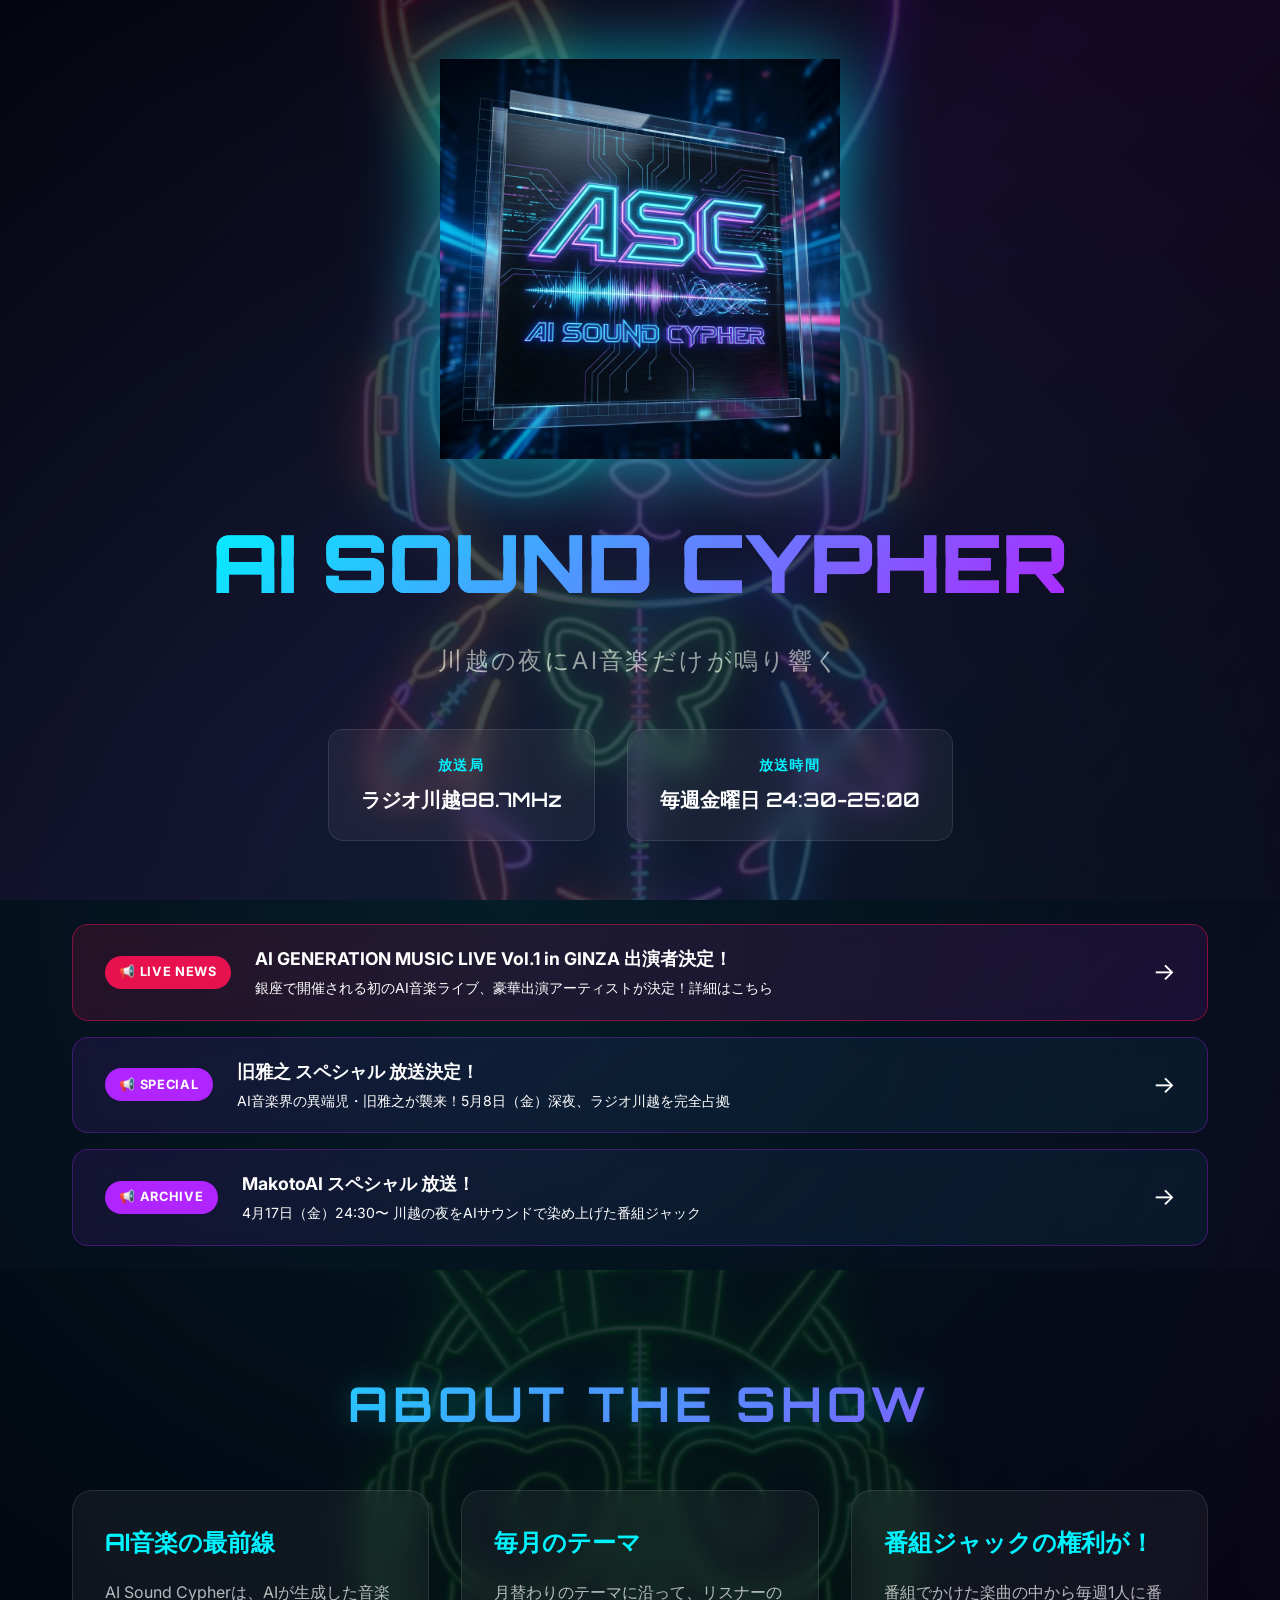
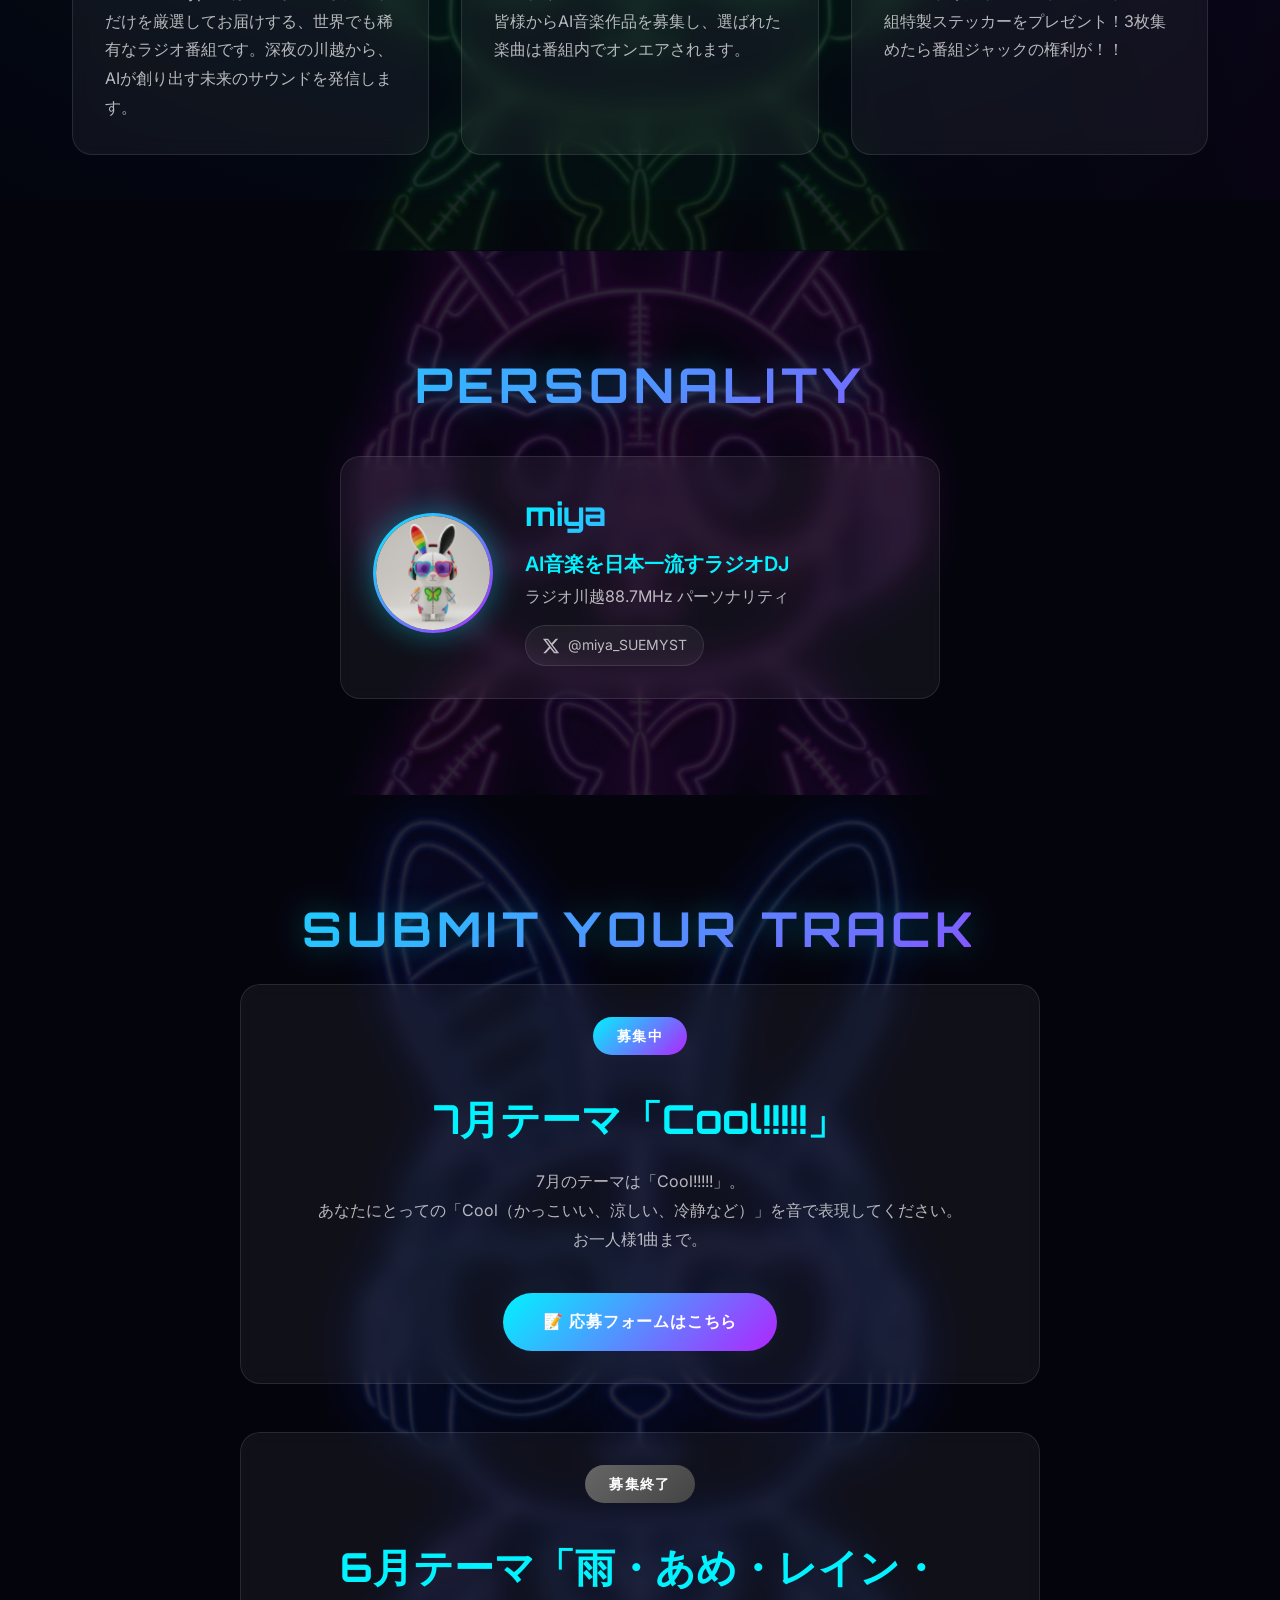
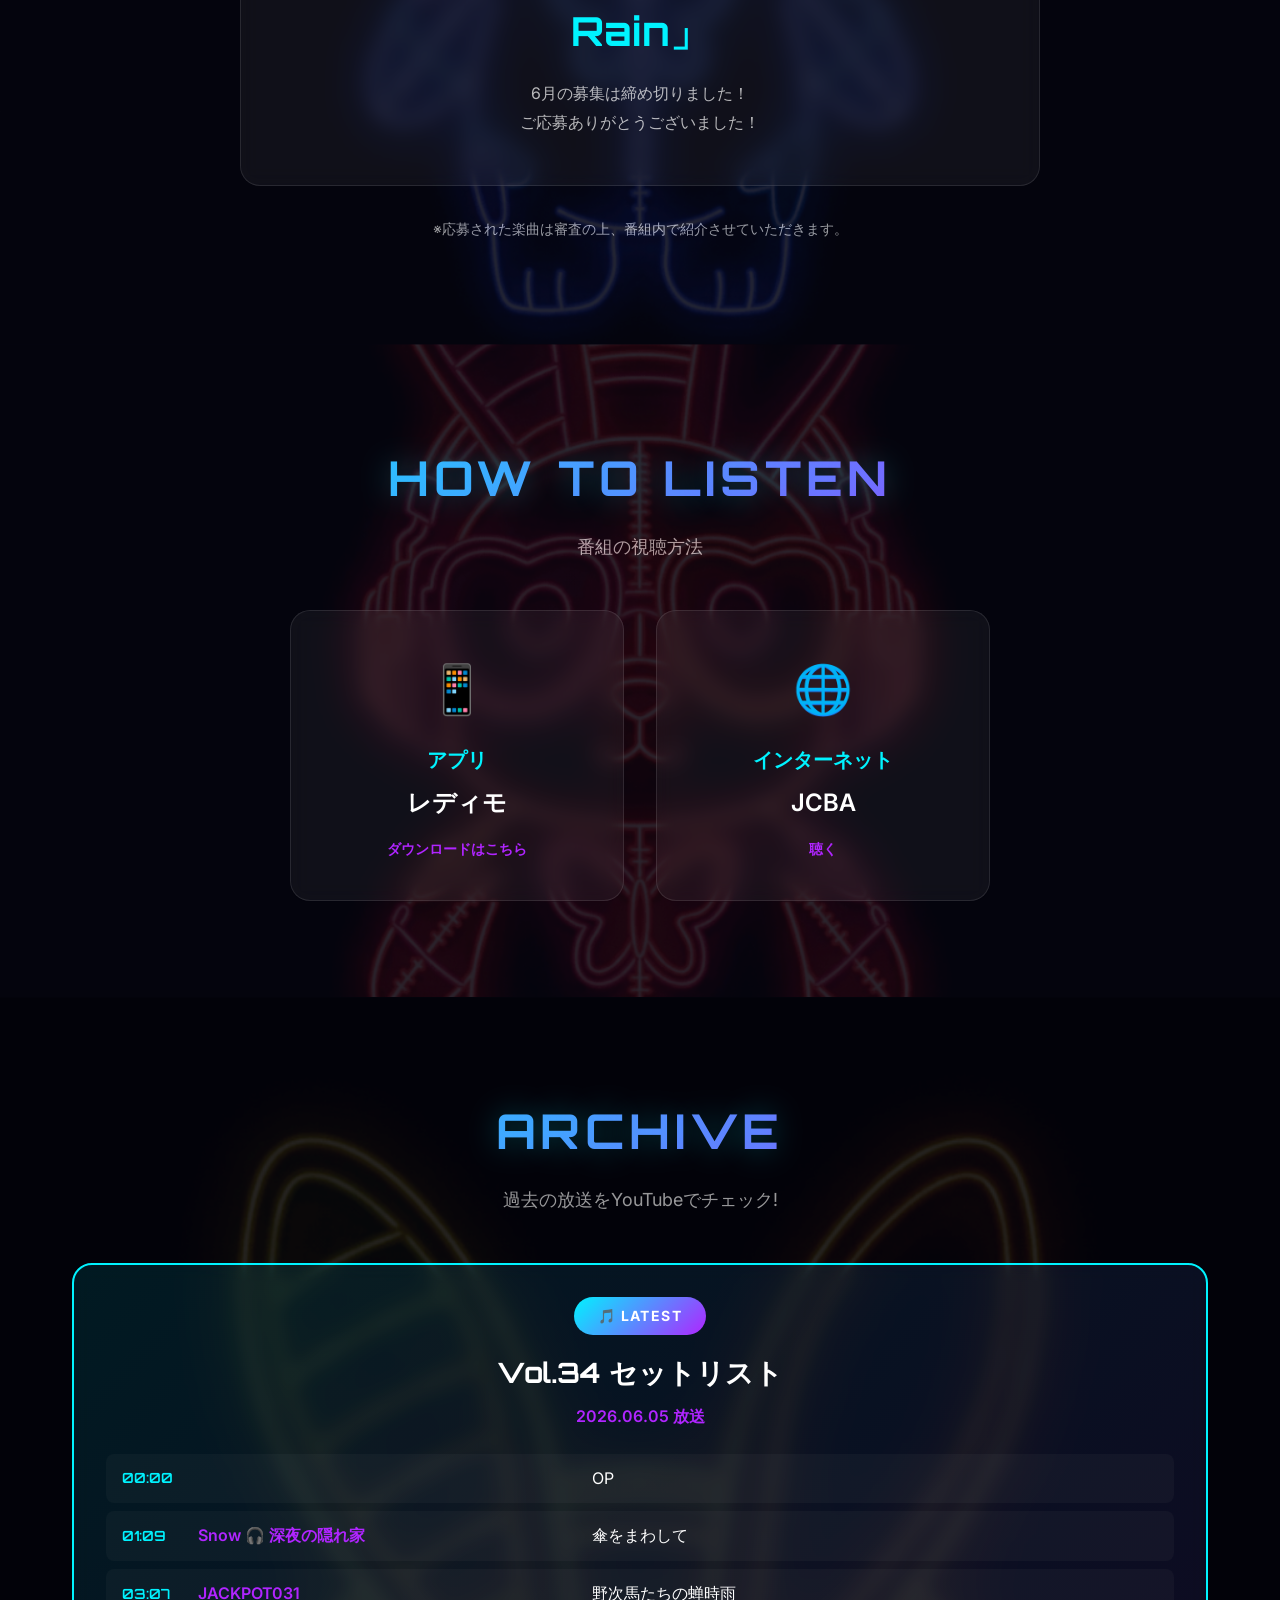
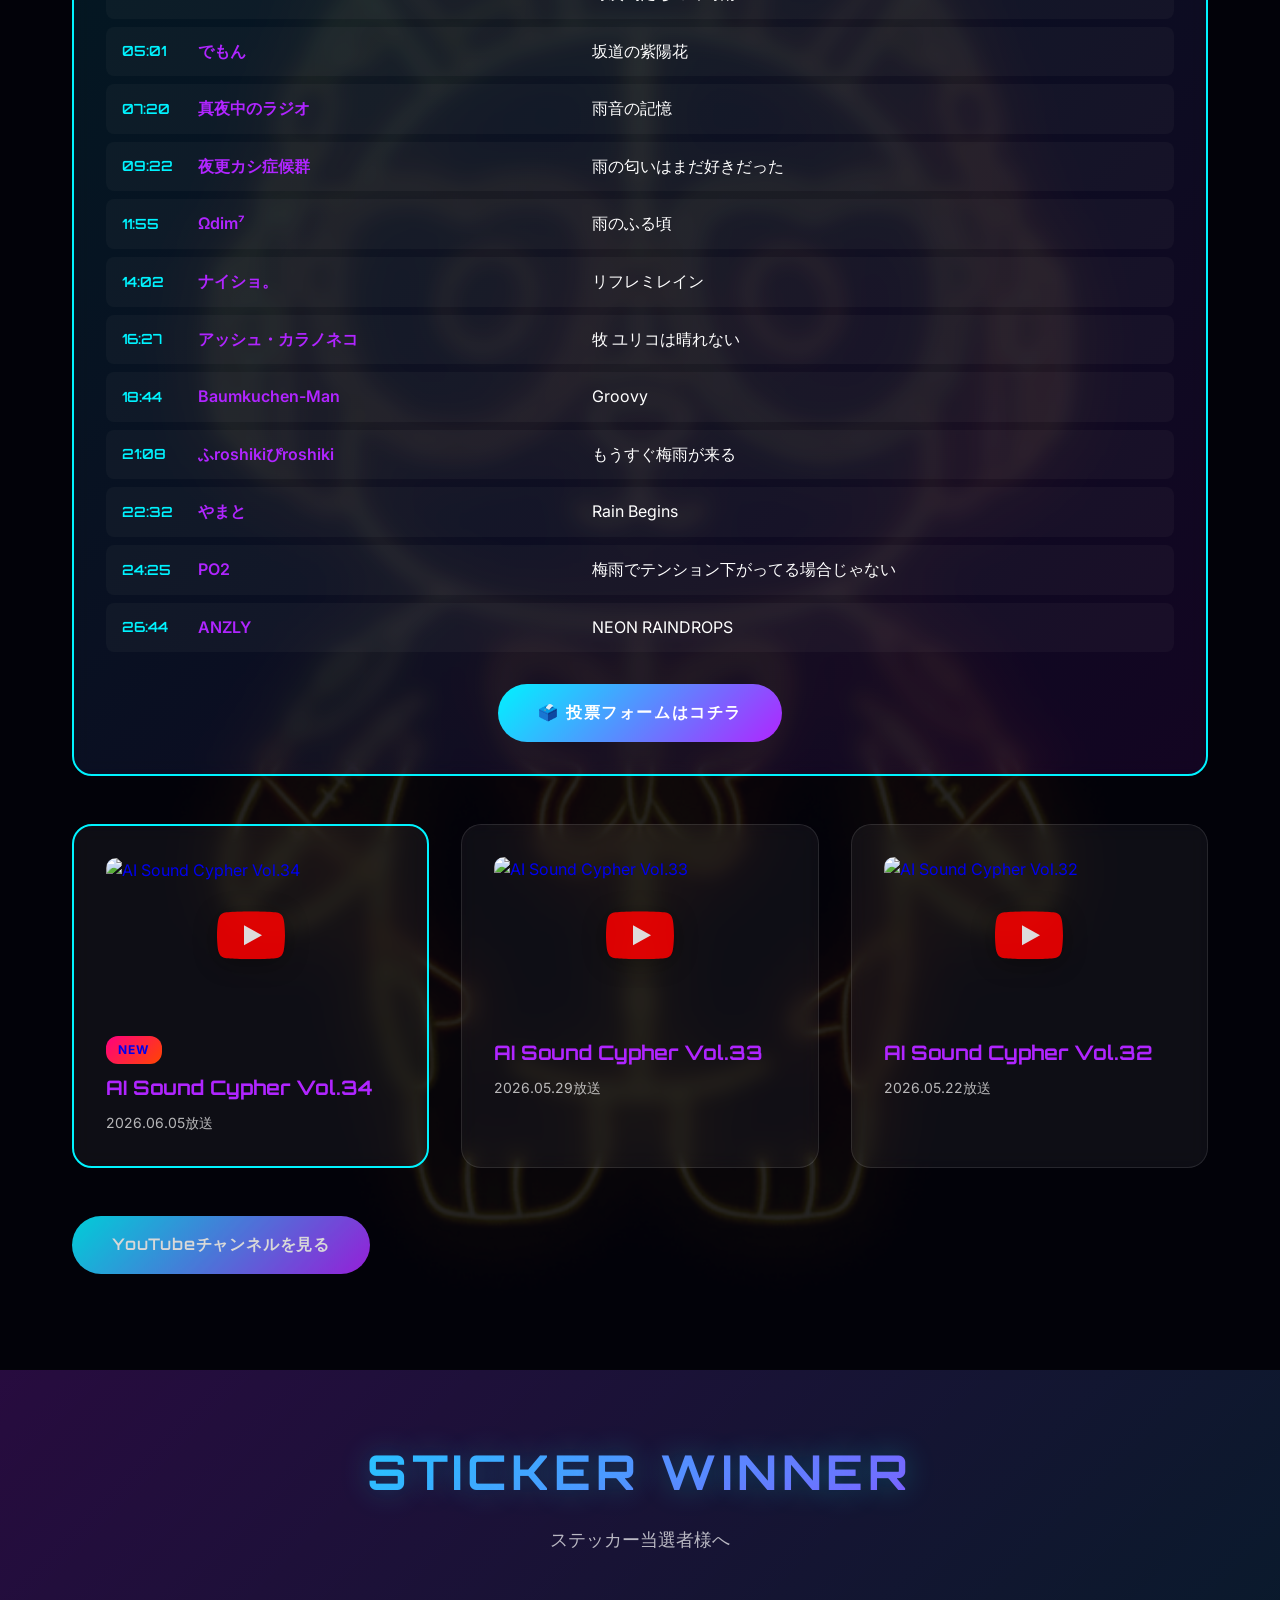
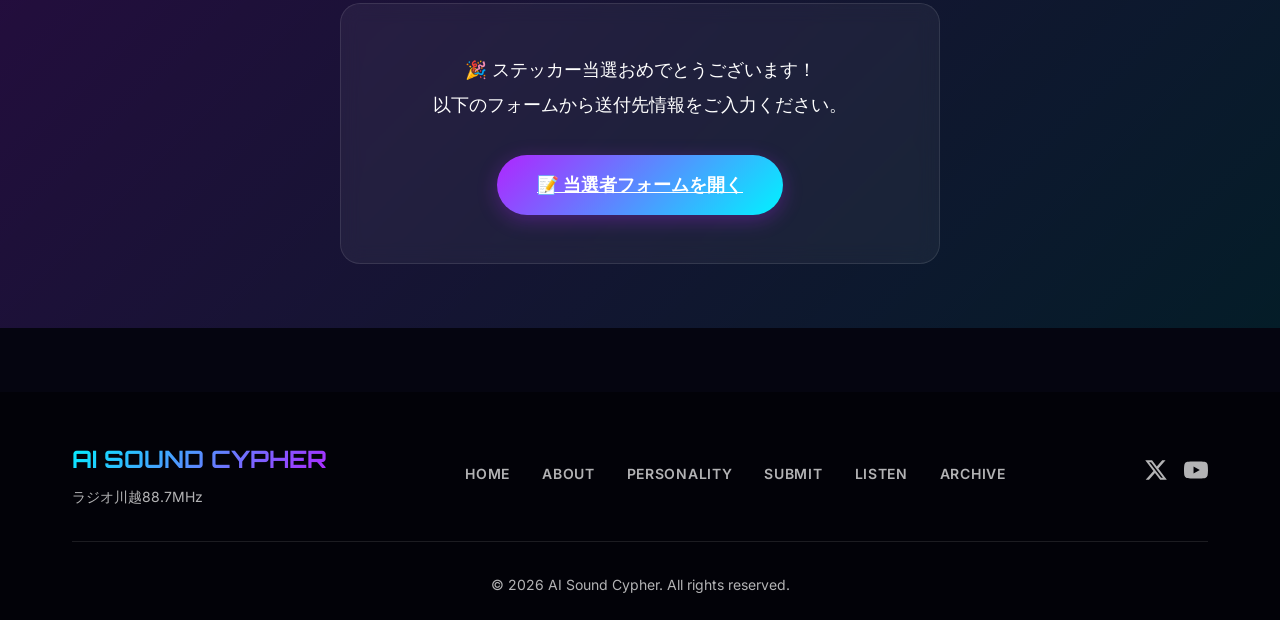
==== commit f5dc0ca9: "Update index.html (Automated release)" ====
--- a/index.html
+++ b/index.html
@@ -156,33 +156,49 @@
             <div class="setlist-highlight glass">
                 <div class="setlist-header">
                     <span class="setlist-badge">🎵 LATEST</span>
-                    <h3>Vol.33 セットリスト</h3>
-                    <p class="setlist-date">2026.05.29 放送</p>
+                    <h3>Vol.34 セットリスト</h3>
+                    <p class="setlist-date">2026.06.05 放送</p>
                 </div>
                 <div class="setlist-content">
                     <div class="setlist-item"><span class="time">00:00</span><span class="artist"></span><span class="title">OP</span></div>
-                    <div class="setlist-item"><span class="time">01:09</span><span class="artist">ralirapa</span><span class="title">ラリラパ_ゆらゆらゾンビガール [Midnight Groove Edition]</span></div>
-                    <div class="setlist-item"><span class="time">03:07</span><span class="artist">鈴木憂一 | Highdrama</span><span class="title">New Me - 生まれ変わる</span></div>
-                    <div class="setlist-item"><span class="time">05:36</span><span class="artist">Strix8</span><span class="title">生意気？上等！</span></div>
-                    <div class="setlist-item"><span class="time">07:37</span><span class="artist">茶トラ-Brown tiger cat music-</span><span class="title">生憎だけど</span></div>
-                    <div class="setlist-item"><span class="time">10:00</span><span class="artist">Golio_13</span><span class="title">Light Is Rising（光は昇る）</span></div>
-                    <div class="setlist-item"><span class="time">12:26</span><span class="artist">T_Na</span><span class="title">Ma</span></div>
-                    <div class="setlist-item"><span class="time">14:10</span><span class="artist">Four Leaf Clover</span><span class="title">ふたりで生中、まず一杯。</span></div>
-                    <div class="setlist-item"><span class="time">16:37</span><span class="artist">ともみん@JAPAN in福岡</span><span class="title">生ビールから始まる今日の一口</span></div>
-                    <div class="setlist-item"><span class="time">19:05</span><span class="artist">bud</span><span class="title">生一本</span></div>
-                    <div class="setlist-item"><span class="time">21:08</span><span class="artist">Ryoccom | AI Creative</span><span class="title">Final_V2 (Live)</span></div>
-                    <div class="setlist-item"><span class="time">22:32</span><span class="artist">Jiron</span><span class="title">はて、ここはどこだろう</span></div>
-                    <div class="setlist-item"><span class="time">24:25</span><span class="artist">S-K-R_soundroom</span><span class="title">乱詩</span></div>
-                    <div class="setlist-item"><span class="time">26:44</span><span class="artist">haizancore</span><span class="title">あの人</span></div>
+                    <div class="setlist-item"><span class="time">01:09</span><span class="artist">Snow 🎧 深夜の隠れ家</span><span class="title">傘をまわして</span></div>
+                    <div class="setlist-item"><span class="time">03:07</span><span class="artist">JACKPOT031</span><span class="title">野次馬たちの蝉時雨</span></div>
+                    <div class="setlist-item"><span class="time">05:01</span><span class="artist">でもん</span><span class="title">坂道の紫陽花</span></div>
+                    <div class="setlist-item"><span class="time">07:20</span><span class="artist">真夜中のラジオ</span><span class="title">雨音の記憶</span></div>
+                    <div class="setlist-item"><span class="time">09:22</span><span class="artist">夜更カシ症候群</span><span class="title">雨の匂いはまだ好きだった</span></div>
+                    <div class="setlist-item"><span class="time">11:55</span><span class="artist">Ωdim⁷</span><span class="title">雨のふる頃</span></div>
+                    <div class="setlist-item"><span class="time">14:02</span><span class="artist">ナイショ。</span><span class="title">リフレミレイン</span></div>
+                    <div class="setlist-item"><span class="time">16:27</span><span class="artist">アッシュ・カラノネコ</span><span class="title">牧 ユリコは晴れない</span></div>
+                    <div class="setlist-item"><span class="time">18:44</span><span class="artist">Baumkuchen-Man</span><span class="title">Groovy</span></div>
+                    <div class="setlist-item"><span class="time">21:08</span><span class="artist">ふroshikiぴroshiki</span><span class="title">もうすぐ梅雨が来る</span></div>
+                    <div class="setlist-item"><span class="time">22:32</span><span class="artist">やまと</span><span class="title">Rain Begins</span></div>
+                    <div class="setlist-item"><span class="time">24:25</span><span class="artist">PO2</span><span class="title">梅雨でテンション下がってる場合じゃない</span></div>
+                    <div class="setlist-item"><span class="time">26:44</span><span class="artist">ANZLY</span><span class="title">NEON RAINDROPS</span></div>
                 </div>
                 <div class="vote-link-container" style="margin-top: 2rem; text-align: center;">
-                    <a href="https://forms.gle/VTpqcuGZWBHpHbNd9" target="_blank" class="btn-vote">
+                    <a href="https://forms.gle/5nRfc3pcDiUie8t36" target="_blank" class="btn-vote">
                         🗳️ 投票フォームはコチラ
                     </a>
                 </div>
             </div>
             <div class="archive-grid">
-                <a href="https://youtu.be/KeGRZLzXecE" target="_blank" class="video-card glass featured">
+                <a href="https://youtu.be/kzfrjg9_N-c" target="_blank" class="video-card glass featured">
+                    <div class="video-wrapper thumbnail-wrapper">
+                        <img src="https://img.youtube.com/vi/kzfrjg9_N-c/maxresdefault.jpg" alt="AI Sound Cypher Vol.34" class="video-thumbnail">
+                        <div class="play-button">
+                            <svg viewBox="0 0 68 48" width="68" height="48">
+                                <path d="M66.52,7.74c-0.78-2.93-2.49-5.41-5.42-6.19C55.79,.13,34,0,34,0S12.21,.13,6.9,1.55 C3.97,2.33,2.27,4.81,1.48,7.74C0.06,13.05,0,24,0,24s0.06,10.95,1.48,16.26c0.78,2.93,2.49,5.41,5.42,6.19 C12.21,47.87,34,48,34,48s21.79-0.13,27.1-1.55c2.93-0.78,4.64-3.26,5.42-6.19C67.94,34.95,68,24,68,24S67.94,13.05,66.52,7.74z" fill="#f00"></path>
+                                <path d="M 45,24 27,14 27,34" fill="#fff"></path>
+                            </svg>
+                        </div>
+                    </div>
+                    <div class="video-info">
+                        <span class="new-badge">NEW</span>
+                        <h3>AI Sound Cypher Vol.34</h3>
+                        <p>2026.06.05放送</p>
+                    </div>
+                </a>
+                <a href="https://youtu.be/KeGRZLzXecE" target="_blank" class="video-card glass">
                     <div class="video-wrapper thumbnail-wrapper">
                         <img src="https://img.youtube.com/vi/KeGRZLzXecE/maxresdefault.jpg" alt="AI Sound Cypher Vol.33" class="video-thumbnail">
                         <div class="play-button">
@@ -193,7 +209,6 @@
                         </div>
                     </div>
                     <div class="video-info">
-                        <span class="new-badge">NEW</span>
                         <h3>AI Sound Cypher Vol.33</h3>
                         <p>2026.05.29放送</p>
                     </div>
@@ -211,21 +226,6 @@
                     <div class="video-info">
                         <h3>AI Sound Cypher Vol.32</h3>
                         <p>2026.05.22放送</p>
-                    </div>
-                </a>
-                <a href="https://youtu.be/wHO2r47xLOA" target="_blank" class="video-card glass">
-                    <div class="video-wrapper thumbnail-wrapper">
-                        <img src="https://img.youtube.com/vi/wHO2r47xLOA/maxresdefault.jpg" alt="AI Sound Cypher Vol.31" class="video-thumbnail">
-                        <div class="play-button">
-                            <svg viewBox="0 0 68 48" width="68" height="48">
-                                <path d="M66.52,7.74c-0.78-2.93-2.49-5.41-5.42-6.19C55.79,.13,34,0,34,0S12.21,.13,6.9,1.55 C3.97,2.33,2.27,4.81,1.48,7.74C0.06,13.05,0,24,0,24s0.06,10.95,1.48,16.26c0.78,2.93,2.49,5.41,5.42,6.19 C12.21,47.87,34,48,34,48s21.79-0.13,27.1-1.55c2.93-0.78,4.64-3.26,5.42-6.19C67.94,34.95,68,24,68,24S67.94,13.05,66.52,7.74z" fill="#f00"></path>
-                                <path d="M 45,24 27,14 27,34" fill="#fff"></path>
-                            </svg>
-                        </div>
-                    </div>
-                    <div class="video-info">
-                        <h3>AI Sound Cypher Vol.31</h3>
-                        <p>2026.05.15放送</p>
                     </div>
                 </a>
             </div>
